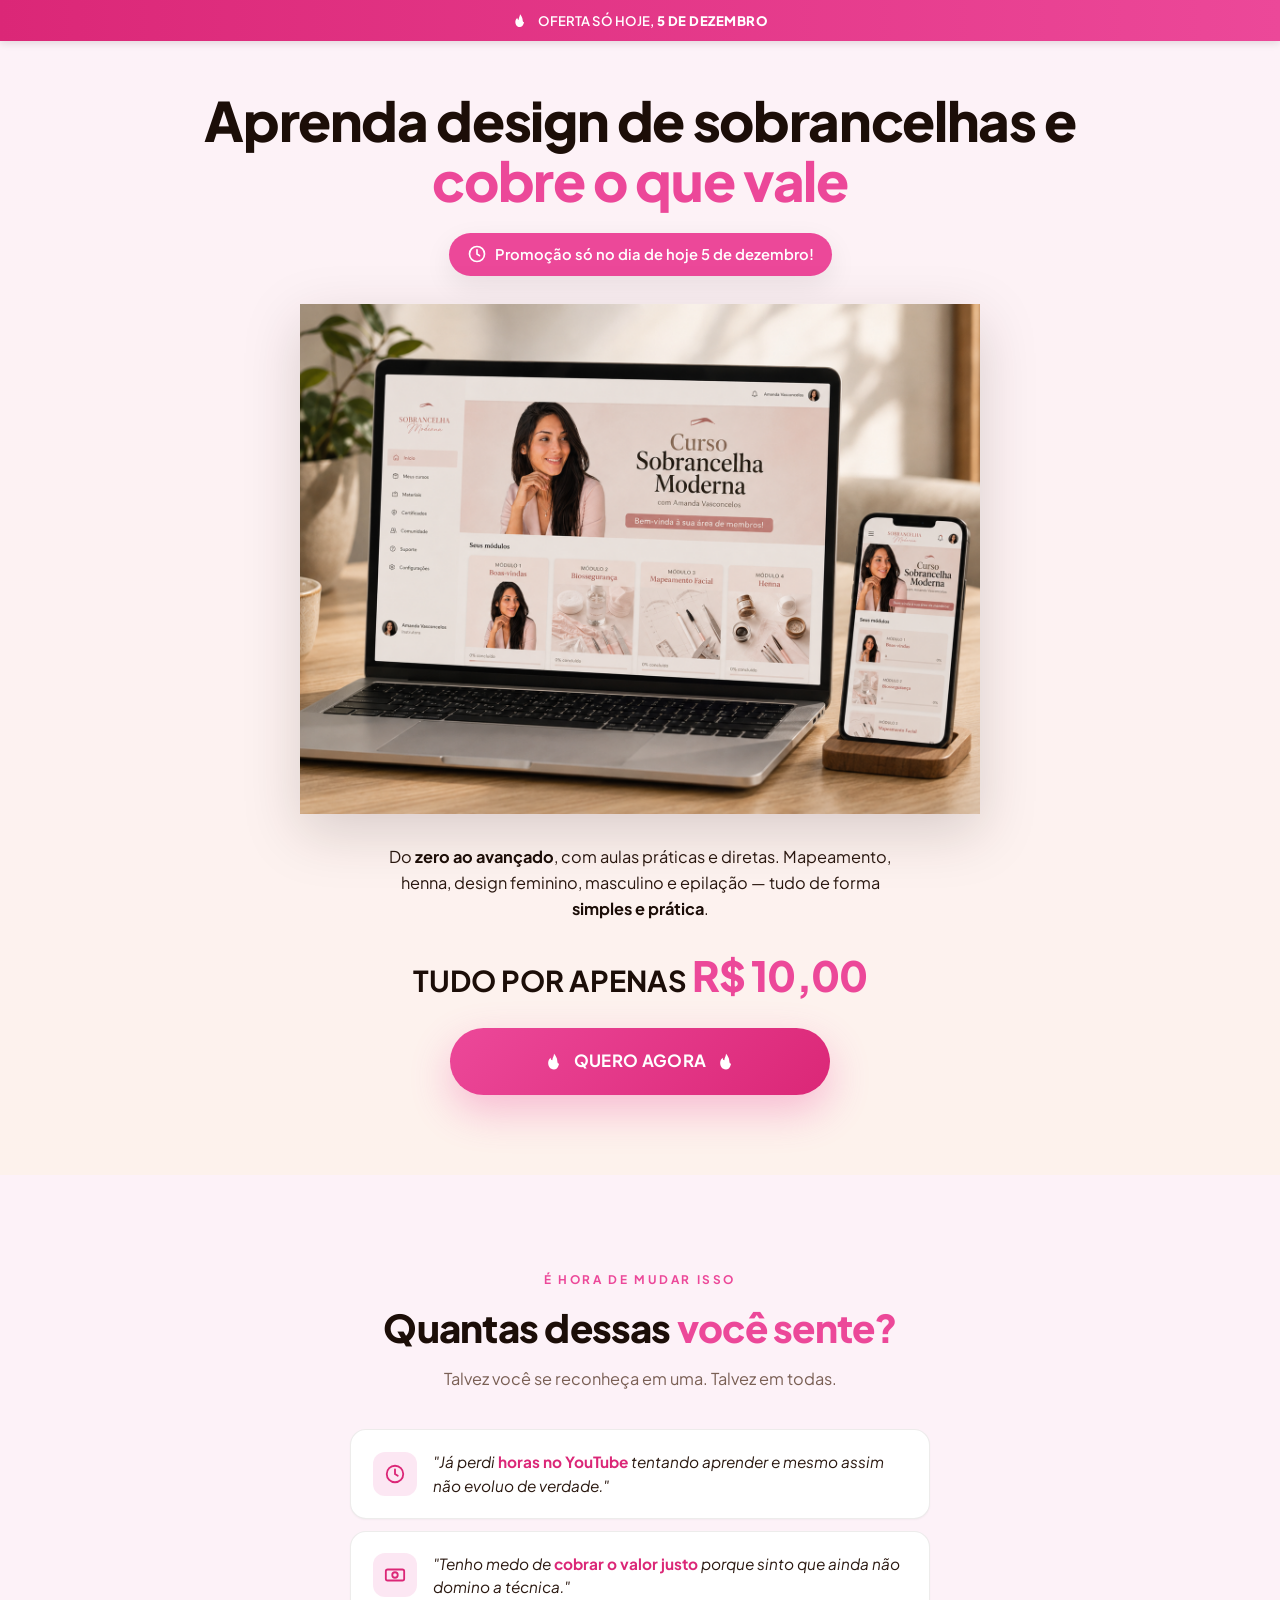
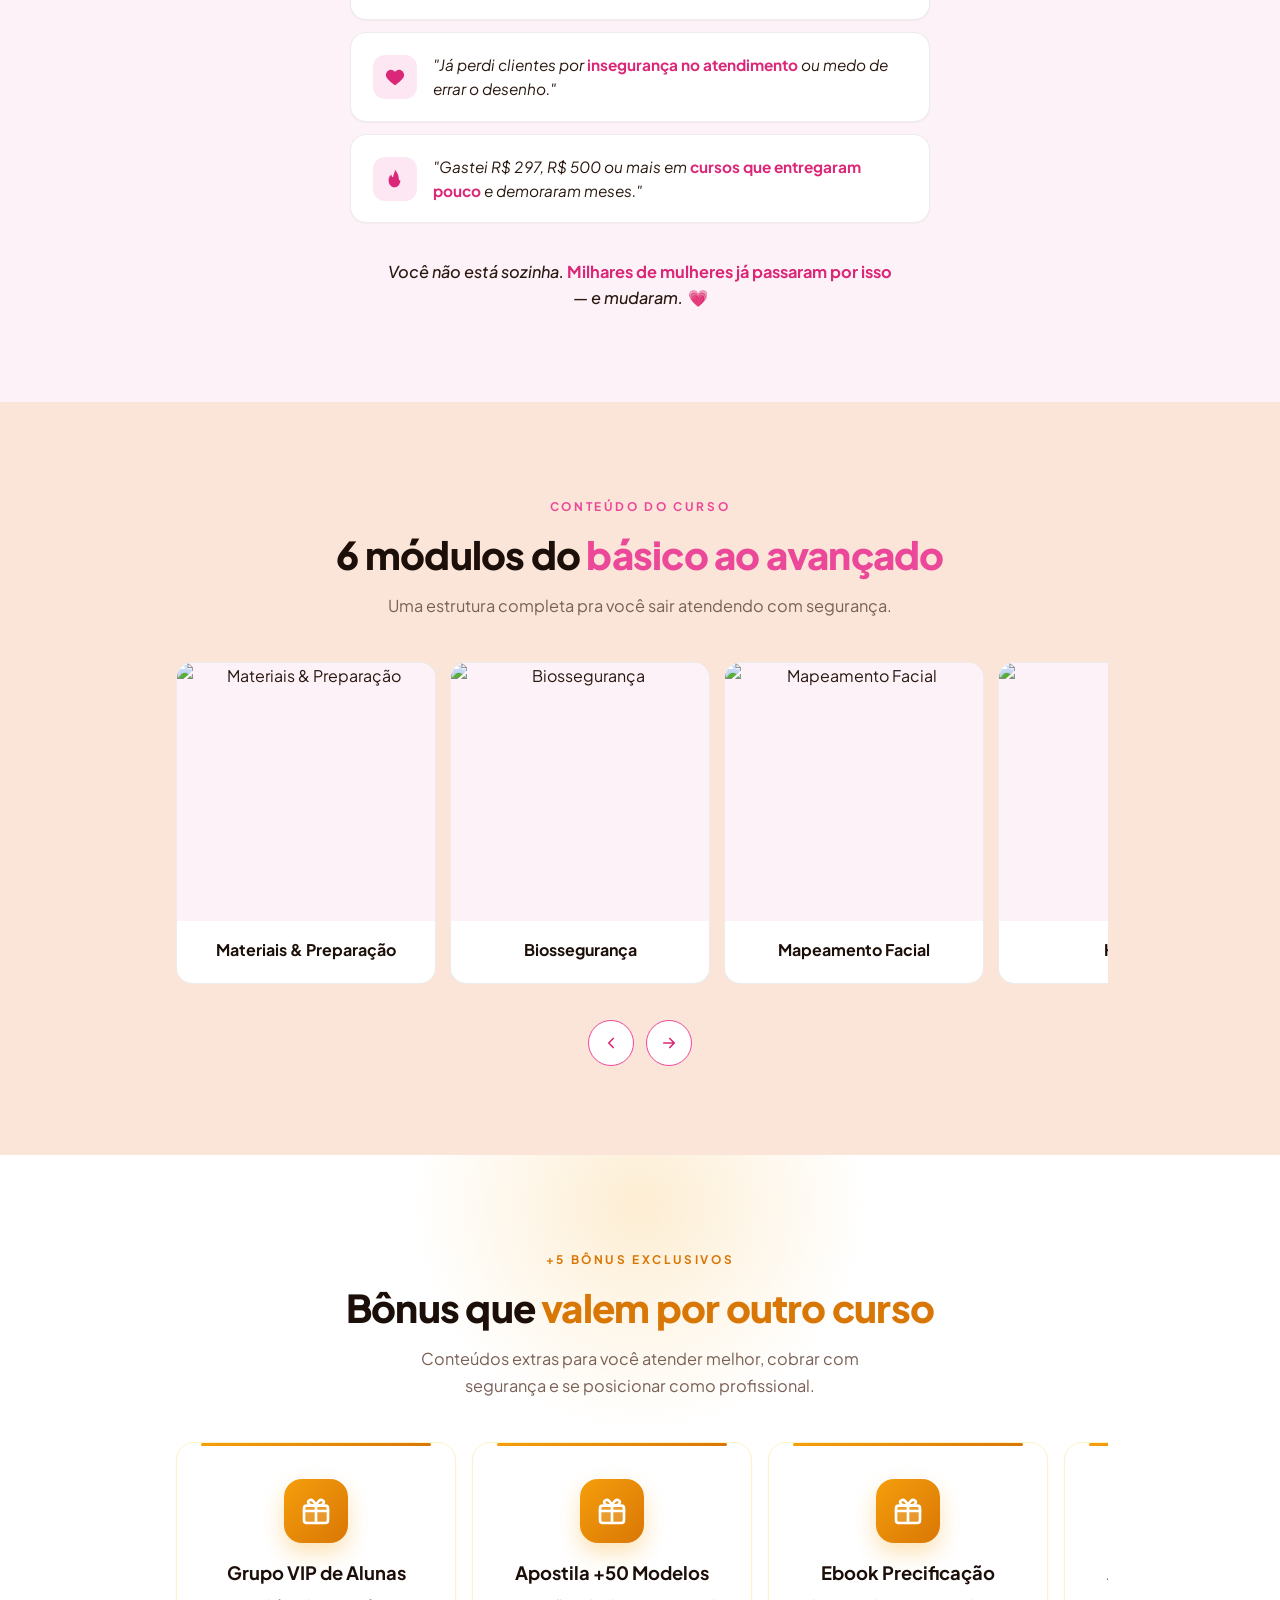
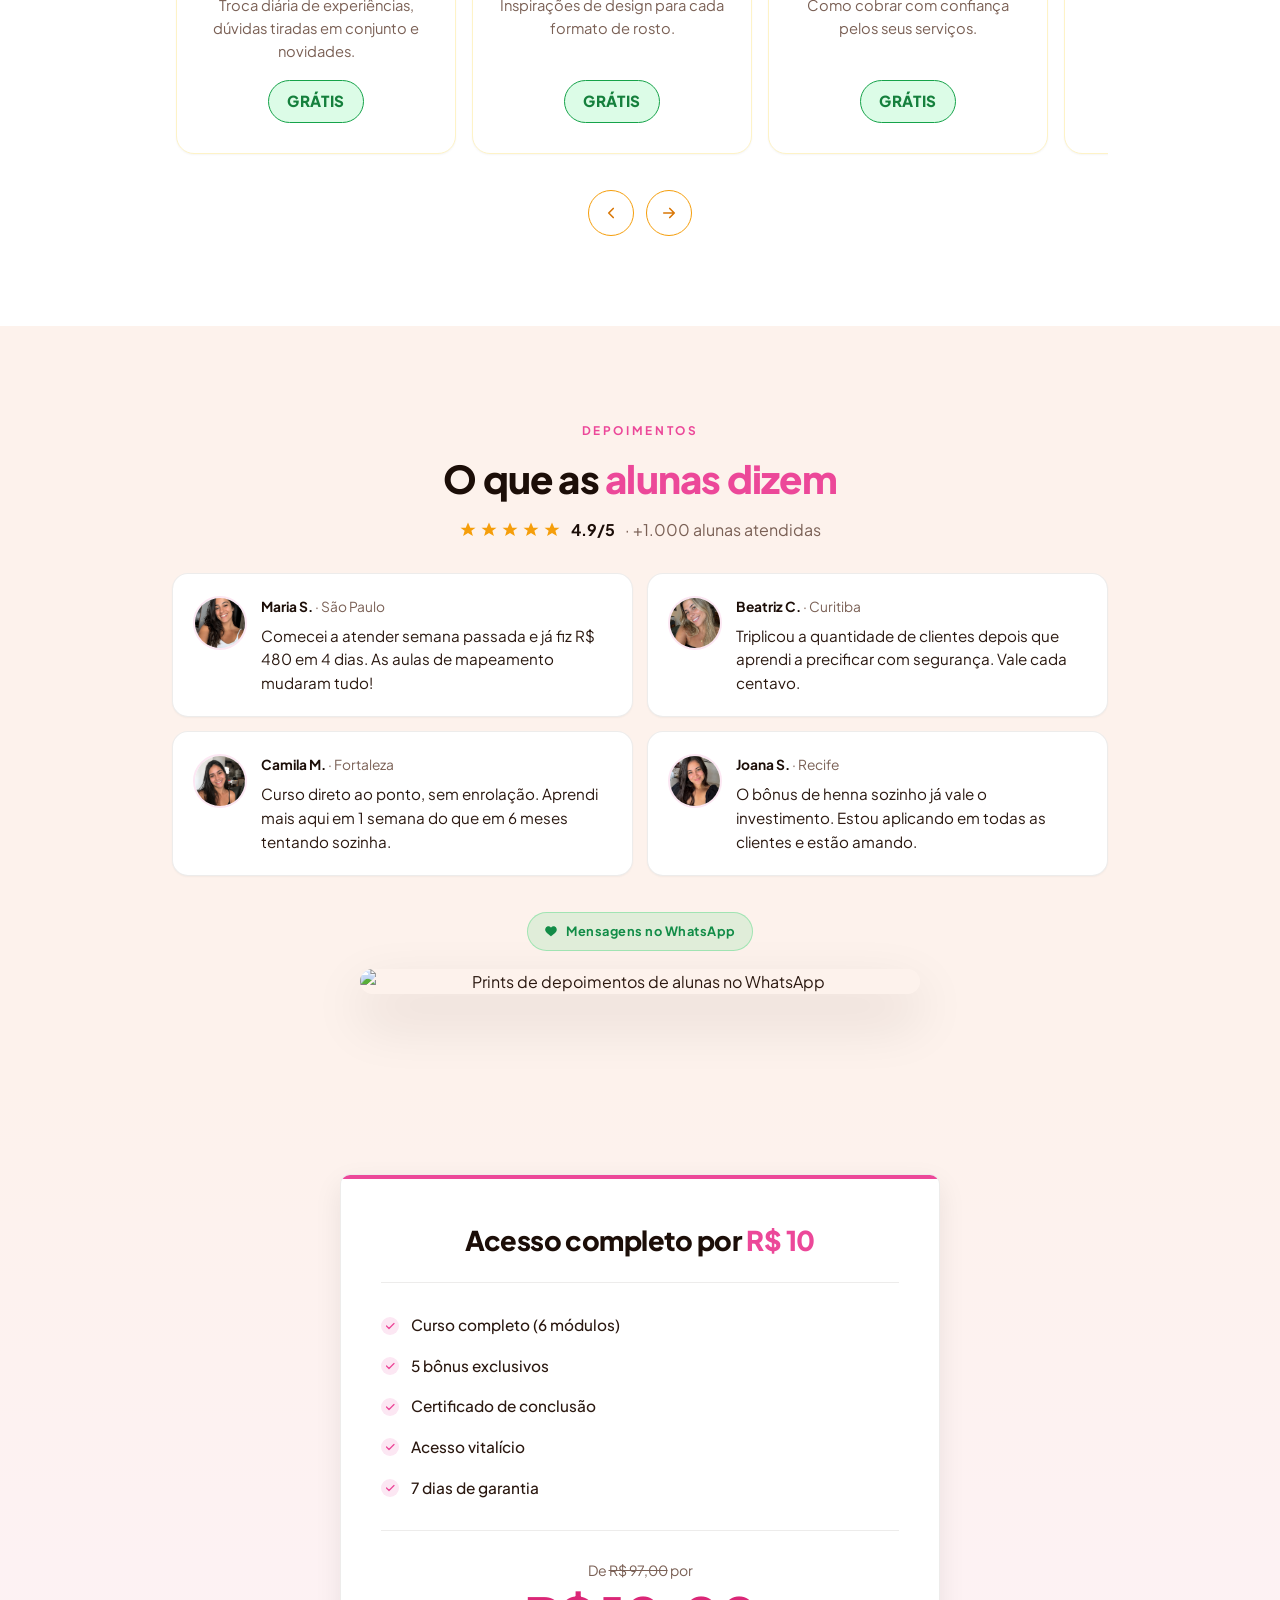
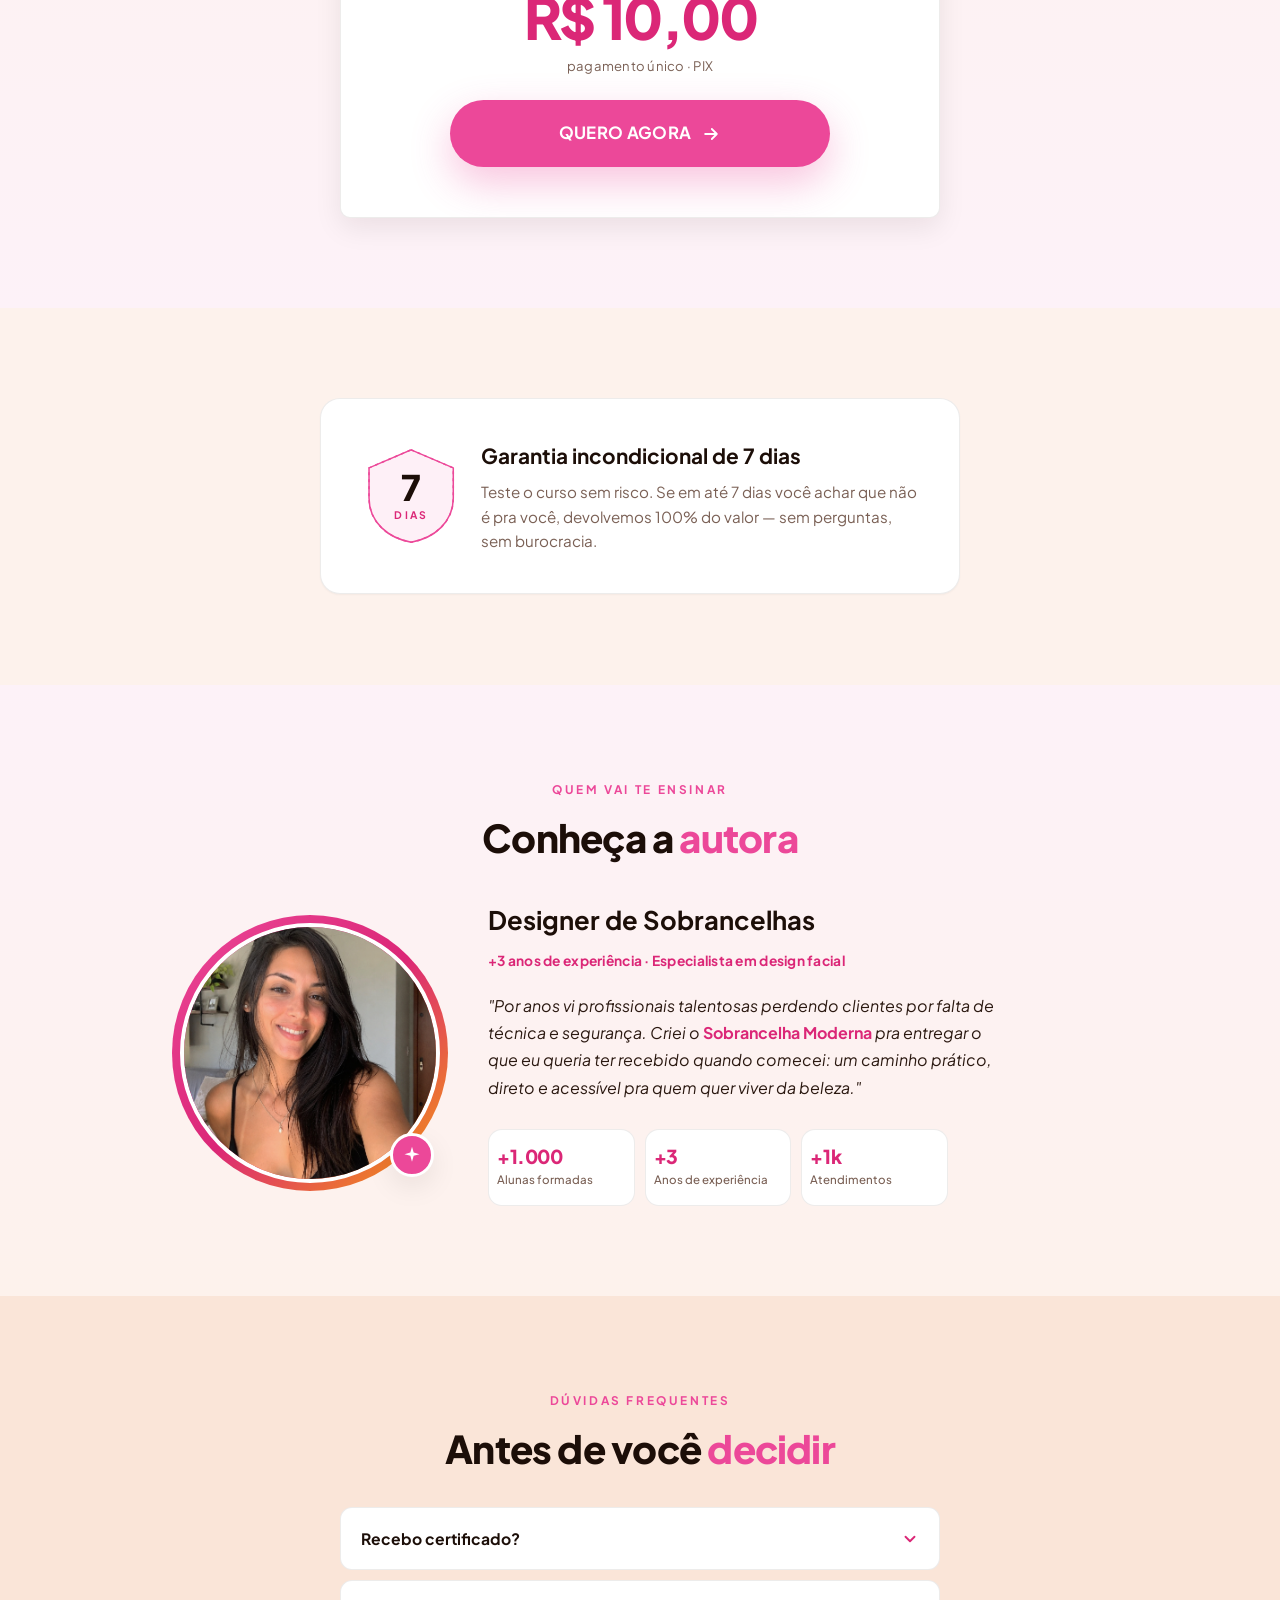
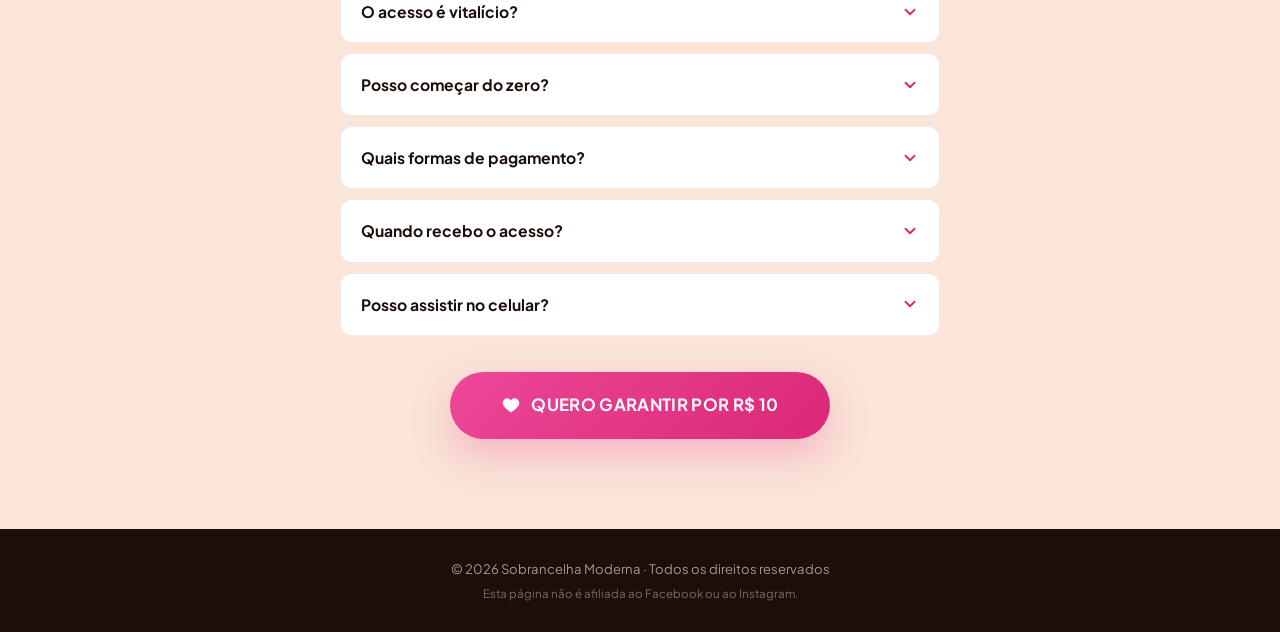
==== index.html @ 5abf5cb6 "Initial commit: landing page Sobrancelha Moderna - Hero com headline, foto e CTA único de R$10 - Blo" ====
<!DOCTYPE html>
<html lang="pt-BR">
<head>
<meta charset="UTF-8">
<meta name="viewport" content="width=device-width, initial-scale=1.0">
<title>Curso Sobrancelha Moderna — Do zero ao avançado | R$10</title>
<meta name="description" content="Aprenda design de sobrancelhas do zero ao avançado por apenas R$10. +30 aulas, certificado, acesso vitalício e 7 dias de garantia.">
<meta property="og:title" content="Curso Sobrancelha Moderna">
<meta property="og:description" content="Aprenda design de sobrancelhas por apenas R$10. +30 aulas, certificado e garantia.">
<meta property="og:image" content="images/opengraph-image-p98pqg.png">
<link rel="preconnect" href="https://fonts.googleapis.com">
<link rel="preconnect" href="https://fonts.gstatic.com" crossorigin>
<link href="https://fonts.googleapis.com/css2?family=Plus+Jakarta+Sans:ital,wght@0,400;0,500;0,600;0,700;0,800;1,400;1,500&display=swap" rel="stylesheet">
<link rel="stylesheet" href="styles.css">
</head>
<body>

<!-- Banner de oferta do dia -->
<div class="top-banner" id="top-banner">
  <div class="tb-inner">
    <svg class="ico"><use href="#i-fire"/></svg>
    <span>OFERTA SÓ HOJE, <strong id="banner-date">24 DE MAIO</strong></span>
  </div>
</div>

<!-- SVG sprite -->
<svg width="0" height="0" style="position:absolute" aria-hidden="true">
  <defs>
    <symbol id="i-check" viewBox="0 0 24 24" fill="none" stroke="currentColor" stroke-width="2.5" stroke-linecap="round" stroke-linejoin="round"><path d="M5 12l5 5L20 7"/></symbol>
    <symbol id="i-heart" viewBox="0 0 24 24" fill="currentColor"><path d="M12 21s-7-4.5-9.5-9C1 8 4 4 7.5 4c2 0 3.5 1 4.5 2.5C13 5 14.5 4 16.5 4 20 4 23 8 21.5 12c-2.5 4.5-9.5 9-9.5 9z"/></symbol>
    <symbol id="i-clock" viewBox="0 0 24 24" fill="none" stroke="currentColor" stroke-width="2" stroke-linecap="round"><circle cx="12" cy="12" r="9"/><path d="M12 7v5l3 2"/></symbol>
    <symbol id="i-bolt" viewBox="0 0 24 24" fill="currentColor"><path d="M13 2L4 14h7l-1 8 9-12h-7l1-8z"/></symbol>
    <symbol id="i-shield" viewBox="0 0 24 24" fill="none" stroke="currentColor" stroke-width="2" stroke-linecap="round" stroke-linejoin="round"><path d="M12 2l8 4v6c0 5-3.5 9-8 10-4.5-1-8-5-8-10V6l8-4z"/><path d="M9 12l2 2 4-4"/></symbol>
    <symbol id="i-infinity" viewBox="0 0 24 24" fill="none" stroke="currentColor" stroke-width="2" stroke-linecap="round"><path d="M7 9a3 3 0 100 6c1.6 0 3-1.6 5-3 2 1.4 3.4 3 5 3a3 3 0 100-6c-1.6 0-3 1.6-5 3-2-1.4-3.4-3-5-3z"/></symbol>
    <symbol id="i-cert" viewBox="0 0 24 24" fill="none" stroke="currentColor" stroke-width="2" stroke-linecap="round" stroke-linejoin="round"><circle cx="12" cy="9" r="5"/><path d="M9 13l-2 8 5-3 5 3-2-8"/></symbol>
    <symbol id="i-star" viewBox="0 0 24 24" fill="currentColor"><path d="M12 2l3 7h7l-5.5 4 2 7L12 16l-6.5 4 2-7L2 9h7z"/></symbol>
    <symbol id="i-device" viewBox="0 0 24 24" fill="none" stroke="currentColor" stroke-width="2" stroke-linecap="round"><rect x="3" y="4" width="18" height="13" rx="2"/><path d="M8 21h8M12 17v4"/></symbol>
    <symbol id="i-money" viewBox="0 0 24 24" fill="none" stroke="currentColor" stroke-width="2" stroke-linecap="round"><rect x="2" y="6" width="20" height="12" rx="2"/><circle cx="12" cy="12" r="3"/></symbol>
    <symbol id="i-sparkle" viewBox="0 0 24 24" fill="currentColor"><path d="M12 2l2 7 7 2-7 2-2 7-2-7-7-2 7-2z"/></symbol>
    <symbol id="i-target" viewBox="0 0 24 24" fill="none" stroke="currentColor" stroke-width="2"><circle cx="12" cy="12" r="9"/><circle cx="12" cy="12" r="5"/><circle cx="12" cy="12" r="1.5" fill="currentColor"/></symbol>
    <symbol id="i-mirror" viewBox="0 0 24 24" fill="none" stroke="currentColor" stroke-width="2" stroke-linecap="round" stroke-linejoin="round"><ellipse cx="12" cy="9" rx="6" ry="7"/><path d="M12 16v5M9 21h6"/></symbol>
    <symbol id="i-flower" viewBox="0 0 24 24" fill="currentColor"><circle cx="12" cy="12" r="2.5"/><path d="M12 2c-2 0-3.5 2-3 4 .5 2 2.5 3 3 3s2.5-1 3-3c.5-2-1-4-3-4zM12 22c2 0 3.5-2 3-4-.5-2-2.5-3-3-3s-2.5 1-3 3c-.5 2 1 4 3 4zM2 12c0-2 2-3.5 4-3 2 .5 3 2.5 3 3s-1 2.5-3 3c-2 .5-4-1-4-3zM22 12c0 2-2 3.5-4 3-2-.5-3-2.5-3-3s1-2.5 3-3c2-.5 4 1 4 3z"/></symbol>
    <symbol id="i-arr-r" viewBox="0 0 24 24" fill="none" stroke="currentColor" stroke-width="2.2" stroke-linecap="round" stroke-linejoin="round"><path d="M5 12h14M13 6l6 6-6 6"/></symbol>
    <symbol id="i-arr-l" viewBox="0 0 24 24" fill="none" stroke="currentColor" stroke-width="2.2" stroke-linecap="round" stroke-linejoin="round"><path d="M15 18l-6-6 6-6"/></symbol>
    <symbol id="i-chev" viewBox="0 0 24 24" fill="none" stroke="currentColor" stroke-width="2.5" stroke-linecap="round" stroke-linejoin="round"><path d="M6 9l6 6 6-6"/></symbol>
    <symbol id="i-fire" viewBox="0 0 24 24" fill="currentColor"><path d="M12 2s4 4 4 9c0 2 1 3 2 3 0 0-1 7-6 7s-7-4-7-8c0-3 2-5 3-6 0 2 1 3 2 3 0-3 2-5 2-8z"/></symbol>
    <symbol id="i-gift" viewBox="0 0 24 24" fill="none" stroke="currentColor" stroke-width="2" stroke-linecap="round" stroke-linejoin="round"><rect x="3" y="8" width="18" height="13" rx="2" fill="currentColor" fill-opacity="0.15"/><path d="M3 12h18M12 8v13"/><path d="M12 8c-1-3-3-5-5-4s-1 4 5 4zM12 8c1-3 3-5 5-4s1 4-5 4z"/></symbol>
    <symbol id="i-pix" viewBox="0 0 512 512"><path fill="#32BCAD" d="M242.4 292.5C247.8 287.1 257.1 287.1 262.5 292.5L339.5 369.5C353.7 383.7 372.6 391.5 392.6 391.5H407.7L310.6 488.6C280.3 518.1 231.1 518.1 200.8 488.6L103.4 391.2H112.9C132.9 391.2 151.8 383.4 165.1 369.2L242.4 292.5zM262.5 218.9C257.1 224.5 247.7 224.5 242.5 218.9L165.2 142C151 127.8 132.1 119.1 112.1 119.1H103.5L200.9 22.5C231.2-7.8 280.4-7.8 310.7 22.5L407.8 119.6H392.7C372.7 119.6 353.8 127.4 339.6 141.6L262.5 218.9zM112.1 142.7C124.1 142.7 137.7 147.6 146.3 156.3L223.6 233.6C232.4 242.4 246.9 242.4 255.7 233.6L333.4 156C342 147.4 354.7 142.6 366.7 142.6L417.8 142.6L488.6 213.4C518.9 243.7 518.9 292.9 488.6 323.2L417.8 394H366.7C354.7 394 342 389.2 333.4 380.6L255.7 302.9C246.9 294.1 232.4 294.1 223.6 302.9L146.3 380.2C137.7 388.8 124.1 393.6 112.1 393.6L94.5 393.6L23.4 322.6C-6.9 292.3-6.9 243.1 23.4 212.8L94.5 141.8L112.1 142.7z"/></symbol>
    <symbol id="i-card" viewBox="0 0 24 16" fill="none"><rect x="0.5" y="0.5" width="23" height="15" rx="2.5" fill="#fff" stroke="currentColor" stroke-width="1"/><rect x="3" y="3" width="4" height="3" rx="0.5" fill="#f59e0b"/><circle cx="17" cy="12" r="3" fill="#eb001b"/><circle cx="20.5" cy="12" r="3" fill="#f79e1b" fill-opacity="0.85"/></symbol>
  </defs>
</svg>

<!-- ========== HERO ========== -->
<section class="hero">
  <div class="wrap">
    <h1>Aprenda design de sobrancelhas e <em>cobre o que vale</em></h1>

    <div class="pill-timer">
      <svg class="ico"><use href="#i-clock"/></svg>
      <span>Promoção só no dia de hoje <span id="today-date">24 de maio</span>!</span>
    </div>

    <div class="hero-image">
      <img src="assets/hero.png" alt="Curso Sobrancelha Moderna em vários dispositivos">
    </div>

    <p class="hero-sub">Do <strong>zero ao avançado</strong>, com aulas práticas e diretas. Mapeamento, henna, design feminino, masculino e epilação — tudo de forma <strong>simples e prática</strong>.</p>

    <div class="price-block">
      <div class="now">TUDO POR APENAS <strong>R$ 10,00</strong></div>
    </div>

    <a class="btn btn-pink" href="#oferta">
      <svg class="ico"><use href="#i-fire"/></svg>
      Quero agora
      <svg class="ico"><use href="#i-fire"/></svg>
    </a>  
  </div>
</section>

<!-- ========== DOR ========== -->
<section class="pain section">
  <div class="wrap">
    <span class="eyebrow">É hora de mudar isso</span>
    <h2>Quantas dessas <em>você sente?</em></h2>
    <p class="lead">Talvez você se reconheça em uma. Talvez em todas.</p>

    <ul class="pain-list">
      <li>
        <span class="p-icon"><svg class="ico"><use href="#i-clock"/></svg></span>
        <p>"Já perdi <strong>horas no YouTube</strong> tentando aprender e mesmo assim não evoluo de verdade."</p>
      </li>
      <li>
        <span class="p-icon"><svg class="ico"><use href="#i-money"/></svg></span>
        <p>"Tenho medo de <strong>cobrar o valor justo</strong> porque sinto que ainda não domino a técnica."</p>
      </li>
      <li>
        <span class="p-icon"><svg class="ico"><use href="#i-heart"/></svg></span>
        <p>"Já perdi clientes por <strong>insegurança no atendimento</strong> ou medo de errar o desenho."</p>
      </li>
      <li>
        <span class="p-icon"><svg class="ico"><use href="#i-fire"/></svg></span>
        <p>"Gastei R$ 297, R$ 500 ou mais em <strong>cursos que entregaram pouco</strong> e demoraram meses."</p>
      </li>
    </ul>

    <p class="pain-callout">
      Você não está sozinha. <strong>Milhares de mulheres já passaram por isso</strong> — e mudaram. <span>💗</span>
    </p>
  </div>
</section>
<!-- ========== MÓDULOS ========== -->
<section class="modules-section section soft">
  <div class="wrap">
    <span class="eyebrow">Conteúdo do curso</span>
    <h2>6 módulos do <em>básico ao avançado</em></h2>
    <p class="lead">Uma estrutura completa pra você sair atendendo com segurança.</p>

    <div class="modules-carousel-wrap">
      <div class="modules-carousel" id="modules-carousel">
        <div class="mod-card">
          <div class="mod-img"><img src="https://i.ibb.co/gZJWv7Z1/72c1c0c8-afcb-475c-92d1-8b8c8b6db02f.png" alt="Materiais & Preparação"></div>
          <h4>Materiais & Preparação</h4>
        </div>
        <div class="mod-card">
          <div class="mod-img"><img src="https://i.ibb.co/RGCMv8Yq/194395ab-75b5-4e54-ac82-873decfbf286.png" alt="Biossegurança"></div>
          <h4>Biossegurança</h4>
        </div>
        <div class="mod-card">
          <div class="mod-img"><img src="https://i.ibb.co/ZRkGB47F/442a2f74-7f10-4901-ab63-7577a8c7d90a.png" alt="Mapeamento Facial"></div>
          <h4>Mapeamento Facial</h4>
        </div>
        <div class="mod-card">
          <div class="mod-img"><img src="https://i.ibb.co/60ffJw55/d87fc1f6-e4ef-48e3-b6e7-8b9c857ccf01.png" alt="Henna"></div>
          <h4>Henna</h4>
        </div>
        <div class="mod-card">
          <div class="mod-img"><img src="https://i.ibb.co/B1ffbBp/d894ad72-cecb-4be8-b81f-eef20a921e20.png" alt="Design Avançado"></div>
          <h4>Design Avançado</h4>
        </div>
        <div class="mod-card">
          <div class="mod-img"><img src="https://i.ibb.co/1JwYjs83/47612438-3c45-42e6-8262-fffb42c7af54.png" alt="Epilação & Autosobrancelha"></div>
          <h4>Epilação & Autosobrancelha</h4>
        </div>
      </div>
      <div class="car-nav">
        <button type="button" class="car-btn" onclick="scrollModules(-1)" aria-label="Anterior"><svg class="ico"><use href="#i-arr-l"/></svg></button>
        <button type="button" class="car-btn" onclick="scrollModules(1)" aria-label="Próximo"><svg class="ico"><use href="#i-arr-r"/></svg></button>
      </div>
    </div>
  </div>
</section>

<!-- ========== BÔNUS ========== -->
<section class="bonuses section light">
  <div class="wrap">
    <span class="eyebrow">+5 bônus exclusivos</span>
    <h2>Bônus que <em>valem por outro curso</em></h2>
    <p class="lead">Conteúdos extras para você atender melhor, cobrar com segurança e se posicionar como profissional.</p>

    <div class="bonus-carousel-wrap">
      <div class="bonus-carousel" id="bonus-carousel">
        <div class="bonus-card">
          <span class="bonus-gift"><svg class="ico"><use href="#i-gift"/></svg></span>
          <h4>Grupo VIP de Alunas</h4>
          <p>Troca diária de experiências, dúvidas tiradas em conjunto e novidades.</p>
          <span class="bonus-value">Grátis</span>
        </div>
        <div class="bonus-card">
          <span class="bonus-gift"><svg class="ico"><use href="#i-gift"/></svg></span>
          <h4>Apostila +50 Modelos</h4>
          <p>Inspirações de design para cada formato de rosto.</p>
          <span class="bonus-value">Grátis</span>
        </div>
        <div class="bonus-card">
          <span class="bonus-gift"><svg class="ico"><use href="#i-gift"/></svg></span>
          <h4>Ebook Precificação</h4>
          <p>Como cobrar com confiança pelos seus serviços.</p>
          <span class="bonus-value">Grátis</span>
        </div>
        <div class="bonus-card">
          <span class="bonus-gift"><svg class="ico"><use href="#i-gift"/></svg></span>
          <h4>Aulas Bônus de Henna</h4>
          <p>Domine a técnica de henna passo a passo.</p>
          <span class="bonus-value">Grátis</span>
        </div>
        <div class="bonus-card">
          <span class="bonus-gift"><svg class="ico"><use href="#i-gift"/></svg></span>
          <h4>Posts para Instagram</h4>
          <p>Modelos prontos pra postar e atrair clientes.</p>
          <span class="bonus-value">Grátis</span>
        </div>
      </div>
      <div class="car-nav">
        <button type="button" class="car-btn car-btn-yellow" onclick="scrollBonus(-1)" aria-label="Anterior"><svg class="ico"><use href="#i-arr-l"/></svg></button>
        <button type="button" class="car-btn car-btn-yellow" onclick="scrollBonus(1)" aria-label="Próximo"><svg class="ico"><use href="#i-arr-r"/></svg></button>
      </div>
    </div>
  </div>
</section>

<!-- ========== DEPOIMENTOS ========== -->
<section class="testimonials section">
  <div class="wrap">
    <span class="eyebrow">Depoimentos</span>
    <h2>O que as <em>alunas dizem</em></h2>

    <div class="rating-row">
      <div class="stars">
        <svg class="ico"><use href="#i-star"/></svg>
        <svg class="ico"><use href="#i-star"/></svg>
        <svg class="ico"><use href="#i-star"/></svg>
        <svg class="ico"><use href="#i-star"/></svg>
        <svg class="ico"><use href="#i-star"/></svg>
      </div>
      <strong>4.9/5</strong>
      <span class="muted">· +1.000 alunas atendidas</span>
    </div>

    <div class="testi-grid">
      <article class="testi">
        <div class="avatar"><img src="assets/aluna-1.jpg" alt="Maria S."></div>
        <div>
          <div class="t-head"><strong>Maria S.</strong> · São Paulo</div>
          <p>Comecei a atender semana passada e já fiz R$ 480 em 4 dias. As aulas de mapeamento mudaram tudo!</p>
        </div>
      </article>
      <article class="testi">
        <div class="avatar"><img src="assets/aluna-2.jpg" alt="Beatriz C."></div>
        <div>
          <div class="t-head"><strong>Beatriz C.</strong> · Curitiba</div>
          <p>Triplicou a quantidade de clientes depois que aprendi a precificar com segurança. Vale cada centavo.</p>
        </div>
      </article>
      <article class="testi">
        <div class="avatar"><img src="assets/aluna-3.jpg" alt="Camila M."></div>
        <div>
          <div class="t-head"><strong>Camila M.</strong> · Fortaleza</div>
          <p>Curso direto ao ponto, sem enrolação. Aprendi mais aqui em 1 semana do que em 6 meses tentando sozinha.</p>
        </div>
      </article>
      <article class="testi">
        <div class="avatar"><img src="assets/aluna-4.jpg" alt="Joana S."></div>
        <div>
          <div class="t-head"><strong>Joana S.</strong> · Recife</div>
          <p>O bônus de henna sozinho já vale o investimento. Estou aplicando em todas as clientes e estão amando.</p>
        </div>
      </article>
    </div>

    <div class="wpp-prints">
      <span class="wpp-label">
        <svg class="ico"><use href="#i-heart"/></svg>
        Mensagens no WhatsApp
      </span>
      <img src="https://i.ibb.co/NgYsKmT3/08c3e39a-0ad1-485a-aa30-b90e7bb14378.png" alt="Prints de depoimentos de alunas no WhatsApp">
    </div>
  </div>
</section>

<!-- ========== OFERTA ========== -->
<section class="offer-section section" id="oferta">
  <div class="wrap">
    <div class="offer-card">
      <h2>Acesso completo por <em>R$ 10</em></h2>

      <ul class="offer-bullets">
        <li><svg class="ico"><use href="#i-check"/></svg>Curso completo (6 módulos)</li>
        <li><svg class="ico"><use href="#i-check"/></svg>5 bônus exclusivos</li>
        <li><svg class="ico"><use href="#i-check"/></svg>Certificado de conclusão</li>
        <li><svg class="ico"><use href="#i-check"/></svg>Acesso vitalício</li>
        <li><svg class="ico"><use href="#i-check"/></svg>7 dias de garantia</li>
      </ul>

      <div class="offer-price">
        <span class="old">De <s>R$ 97,00</s> por</span>
        <div class="big">R$ 10,00</div>
        <span class="sub">pagamento único · PIX</span>
      </div>

      <a href="#" class="btn btn-pink-solid">
        QUERO AGORA
        <svg class="ico"><use href="#i-arr-r"/></svg>
      </a>
    </div>
  </div>
</section>

<!-- ========== GARANTIA ========== -->
<section class="guarantee section">
  <div class="wrap">
    <div class="guar-card">
      <div class="guar-seal">
        <svg viewBox="0 0 100 100" fill="none" stroke="currentColor" stroke-width="1.5">
          <path d="M50 4 L92 22 V52 C92 76 73 92 50 96 C27 92 8 76 8 52 V22 Z" fill="rgba(236, 72, 153, 0.08)"/>
          <path d="M50 4 L92 22 V52 C92 76 73 92 50 96 C27 92 8 76 8 52 V22 Z" stroke-dasharray="3 4"/>
        </svg>
        <div class="seal-text"><span>7</span><span>DIAS</span></div>
      </div>
      <div>
        <h3>Garantia incondicional de 7 dias</h3>
        <p>Teste o curso sem risco. Se em até 7 dias você achar que não é pra você, devolvemos 100% do valor — sem perguntas, sem burocracia.</p>
      </div>
    </div>
  </div>
</section>

<!-- ========== SOBRE A AUTORA ========== -->
<section class="author section">
  <div class="wrap">
    <span class="eyebrow">Quem vai te ensinar</span>
    <h2>Conheça a <em>autora</em></h2>

    <div class="author-card">
      <div class="author-photo">
        <img src="assets/autora.png" alt="Autora do Curso Sobrancelha Moderna">
        <span class="author-badge"><svg class="ico"><use href="#i-sparkle"/></svg></span>
      </div>

      <div class="author-info">
        <h3>Designer de Sobrancelhas</h3>
        <p class="author-role">+3 anos de experiência · Especialista em design facial</p>

        <p class="author-bio">"Por anos vi profissionais talentosas perdendo clientes por falta de técnica e segurança. Criei o <strong>Sobrancelha Moderna</strong> pra entregar o que eu queria ter recebido quando comecei: um caminho prático, direto e acessível pra quem quer viver da beleza."</p>

        <div class="author-stats">
          <div class="a-stat"><strong>+1.000</strong><span>Alunas formadas</span></div>
          <div class="a-stat"><strong>+3</strong><span>Anos de experiência</span></div>
          <div class="a-stat"><strong>+1k</strong><span>Atendimentos</span></div>
        </div>
      </div>
    </div>
  </div>
</section>

<!-- ========== FAQ ========== -->
<section class="faq section soft">
  <div class="wrap">
    <span class="eyebrow">Dúvidas frequentes</span>
    <h2>Antes de você <em>decidir</em></h2>

    <div class="faq-list">
      <details>
        <summary>Recebo certificado? <svg class="chev"><use href="#i-chev"/></svg></summary>
        <p>Sim. Ao concluir o curso, você recebe o certificado de conclusão para imprimir e usar profissionalmente.</p>
      </details>
      <details>
        <summary>O acesso é vitalício? <svg class="chev"><use href="#i-chev"/></svg></summary>
        <p>Sim. Você paga uma única vez e estuda quando e quantas vezes quiser, pra sempre.</p>
      </details>
      <details>
        <summary>Posso começar do zero? <svg class="chev"><use href="#i-chev"/></svg></summary>
        <p>Sim. O curso foi pensado tanto para iniciantes quanto para quem já trabalha na área e quer evoluir.</p>
      </details>
      <details>
        <summary>Quais formas de pagamento? <svg class="chev"><use href="#i-chev"/></svg></summary>
        <p>PIX libera o acesso na hora.</p>
      </details>
      <details>
        <summary>Quando recebo o acesso? <svg class="chev"><use href="#i-chev"/></svg></summary>
        <p>Logo após a confirmação do pagamento, no seu e-mail e WhatsApp.</p>
      </details>
      <details>
        <summary>Posso assistir no celular? <svg class="chev"><use href="#i-chev"/></svg></summary>
        <p>Sim, você assiste pelo celular, computador ou tablet — onde for mais confortável.</p>
      </details>
    </div>

    <div class="faq-cta">
      <a href="#oferta" class="btn btn-pink">
        <svg class="ico"><use href="#i-heart"/></svg>
        Quero garantir por R$ 10
      </a>
    </div>
  </div>
</section>

<footer>
  <p>© 2026 Sobrancelha Moderna · Todos os direitos reservados</p>
  <p class="tiny">Esta página não é afiliada ao Facebook ou ao Instagram.</p>
</footer>

<script src="script.js"></script>
</body>
</html>
---- styles.css ----
/* ========== TOKENS ========== */
:root {
  --bg: #fdf2ec;
  --bg-soft: #fae5d8;
  --bg-card: #ffffff;
  --ink: #1c0e08;
  --text: #2a1810;
  --muted: #7a6055;
  --border: rgba(28, 14, 8, 0.08);

  --pink: #ec4899;
  --pink-deep: #db2777;
  --pink-light: #fce7f3;
  --pink-soft: #fdf2f8;

  --yellow: #f59e0b;
  --yellow-deep: #d97706;
  --yellow-light: #fef3c7;
  --yellow-soft: #fffbeb;

  --green: #16a34a;
  --green-deep: #15803d;
  --green-light: #dcfce7;
  --green-soft: #f0fdf4;

  --shadow-sm: 0 1px 2px rgba(28, 14, 8, 0.04);
  --shadow-md: 0 10px 28px rgba(28, 14, 8, 0.08);
  --shadow-lg: 0 24px 56px rgba(28, 14, 8, 0.14);
  --shadow-pink: 0 16px 40px rgba(236, 72, 153, 0.32);
}

* { box-sizing: border-box; margin: 0; padding: 0; }
html { scroll-behavior: smooth; }
body {
  font-family: 'Plus Jakarta Sans', -apple-system, BlinkMacSystemFont, sans-serif;
  background: var(--bg);
  color: var(--text);
  line-height: 1.6;
  -webkit-font-smoothing: antialiased;
  text-rendering: optimizeLegibility;
  text-align: center;
  overflow-x: hidden;
}

/* ========== TOP BANNER ========== */
.top-banner {
  background: linear-gradient(90deg, var(--pink-deep) 0%, var(--pink) 50%, var(--pink-deep) 100%);
  background-size: 200% 100%;
  animation: shine 4s linear infinite;
  color: #fff;
  text-align: center;
  position: sticky;
  top: 0;
  z-index: 200;
  box-shadow: 0 2px 8px rgba(28, 14, 8, 0.12);
}
@keyframes shine {
  0% { background-position: 0% 50%; }
  100% { background-position: 200% 50%; }
}
.tb-inner {
  display: flex;
  align-items: center;
  justify-content: center;
  gap: 10px;
  padding: 10px 14px;
  font-size: 0.82rem;
  font-weight: 600;
  letter-spacing: 0.01em;
  flex-wrap: wrap;
}
.tb-inner .ico { width: 16px; height: 16px; color: #fff; }
.tb-inner strong { font-weight: 800; letter-spacing: 0.04em; }
.tb-cta {
  display: inline-flex;
  align-items: center;
  gap: 4px;
  background: rgba(255, 255, 255, 0.22);
  color: #fff;
  text-decoration: none;
  padding: 4px 12px;
  border-radius: 100px;
  font-weight: 700;
  font-size: 0.78rem;
  border: 1px solid rgba(255, 255, 255, 0.3);
  transition: background 0.2s;
}
.tb-cta:hover { background: rgba(255, 255, 255, 0.35); }
.tb-cta .ico { width: 12px; height: 12px; }
a { color: inherit; }

.wrap { max-width: 720px; margin: 0 auto; padding: 0 22px; }
.section { padding: 70px 0; }
.section.soft { background: var(--bg-soft); }
.section.dark { background: var(--ink); color: #fae5d8; }

/* ========== TIPOGRAFIA ========== */
.eyebrow {
  display: inline-block;
  font-size: 0.74rem;
  font-weight: 700;
  letter-spacing: 0.22em;
  text-transform: uppercase;
  color: var(--pink);
  margin-bottom: 16px;
}
h1 {
  font-size: clamp(2.1rem, 7.5vw, 3.4rem);
  font-weight: 800;
  line-height: 1.1;
  letter-spacing: -0.025em;
  color: var(--ink);
  margin-bottom: 22px;
}
h1 em, h2 em, h3 em {
  color: var(--pink);
  font-style: normal;
}
h2 {
  font-size: clamp(1.7rem, 5.5vw, 2.4rem);
  font-weight: 800;
  line-height: 1.15;
  letter-spacing: -0.02em;
  color: var(--ink);
  margin-bottom: 16px;
}
h3 { font-size: 1.3rem; font-weight: 700; color: var(--ink); margin-bottom: 8px; }
h4 { font-size: 1.05rem; font-weight: 700; color: var(--ink); margin-bottom: 6px; }
.lead {
  font-size: 1.02rem;
  color: var(--muted);
  max-width: 520px;
  margin: 0 auto 28px;
  line-height: 1.65;
}
.muted { color: var(--muted); }

/* ========== ÍCONES ========== */
.ico { width: 20px; height: 20px; flex-shrink: 0; display: inline-block; vertical-align: middle; }

/* ========== BOTÕES ========== */
.btn {
  display: inline-flex;
  align-items: center;
  justify-content: center;
  gap: 10px;
  padding: 18px 28px;
  border-radius: 100px;
  text-decoration: none;
  font-family: inherit;
  font-weight: 700;
  font-size: 1rem;
  border: none;
  cursor: pointer;
  transition: transform 0.2s ease, box-shadow 0.25s ease, background 0.2s ease;
}
.btn-pink {
  background: linear-gradient(135deg, var(--pink) 0%, var(--pink-deep) 100%);
  color: #fff;
  box-shadow: var(--shadow-pink);
  width: 100%;
  max-width: 380px;
  padding: 20px 28px;
  font-size: 1.05rem;
  text-transform: uppercase;
  letter-spacing: 0.02em;
}
.btn-pink-solid {
  background: var(--pink);
  color: #fff;
  box-shadow: var(--shadow-pink);
  width: 100%;
  max-width: 380px;
  padding: 20px 28px;
  font-size: 1.05rem;
  text-transform: uppercase;
  letter-spacing: 0.02em;
}
.btn:hover { transform: translateY(-2px); }
.btn-pink:hover, .btn-pink-solid:hover {
  background: var(--pink-deep);
}

/* ========== HERO ========== */
.hero {
  padding: 36px 0 60px;
  background: linear-gradient(180deg, var(--pink-soft) 0%, var(--bg) 100%);
}
.pill-timer {
  display: inline-flex;
  align-items: center;
  gap: 8px;
  background: var(--pink);
  color: #fff;
  padding: 10px 18px;
  border-radius: 100px;
  font-size: 0.88rem;
  font-weight: 600;
  margin-bottom: 28px;
  box-shadow: var(--shadow-md);
}
.hero-image {
  margin: 0 auto 30px;
  max-width: 100%;
}
.hero-image img {
  width: 100%;
  height: auto;
  display: block;
  filter: drop-shadow(0 18px 28px rgba(28, 14, 8, 0.16));
}
.hero-sub {
  font-size: 1.02rem;
  color: var(--text);
  margin: 0 auto 28px;
  max-width: 520px;
  line-height: 1.6;
}
.hero-sub strong { color: var(--ink); font-weight: 700; }

.price-block {
  margin: 0 auto 28px;
}
.price-block .from {
  display: block;
  font-size: 0.92rem;
  color: var(--muted);
  margin-bottom: 4px;
}
.price-block .from s { opacity: 0.7; }
.price-block .now {
  font-size: clamp(1.4rem, 4.5vw, 1.8rem);
  font-weight: 700;
  color: var(--ink);
  line-height: 1.2;
}
.price-block .now strong {
  color: var(--pink);
  font-size: clamp(2rem, 7vw, 2.6rem);
  font-weight: 800;
  letter-spacing: -0.02em;
}

.trust-mini {
  display: flex;
  flex-wrap: wrap;
  justify-content: center;
  gap: 10px 20px;
  margin-top: 24px;
  font-size: 0.85rem;
  color: var(--muted);
}
.trust-mini span {
  display: inline-flex;
  align-items: center;
  gap: 6px;
}
.trust-mini .ico { width: 16px; height: 16px; color: var(--pink); }

/* ========== DOR ========== */
.pain { background: var(--pink-soft); }
.pain-list {
  list-style: none;
  text-align: left;
  max-width: 580px;
  margin: 36px auto 0;
}
.pain-list li {
  display: flex;
  gap: 16px;
  align-items: center;
  background: var(--bg-card);
  padding: 20px 22px;
  border-radius: 16px;
  margin-bottom: 12px;
  box-shadow: var(--shadow-sm);
  border: 1px solid var(--border);
  transition: transform 0.25s, box-shadow 0.25s, border-color 0.25s;
}
.pain-list li:hover {
  transform: translateX(4px);
  border-color: var(--pink-light);
  box-shadow: var(--shadow-md);
}
.pain-list .p-icon {
  width: 44px;
  height: 44px;
  border-radius: 12px;
  background: linear-gradient(135deg, var(--pink-light) 0%, #fce7f3 100%);
  color: var(--pink-deep);
  display: inline-flex;
  align-items: center;
  justify-content: center;
  flex-shrink: 0;
}
.pain-list .p-icon .ico { width: 22px; height: 22px; }
.pain-list p {
  font-size: 0.96rem;
  color: var(--text);
  line-height: 1.55;
  font-style: italic;
}
.pain-list p strong {
  font-style: normal;
  color: var(--pink-deep);
  font-weight: 700;
}

.pain-callout {
  margin: 36px auto 0;
  max-width: 540px;
  color: var(--text);
  padding: 0 12px;
  font-size: 1.02rem;
  font-weight: 500;
  font-style: italic;
  line-height: 1.6;
}
.pain-callout strong {
  font-style: normal;
  font-weight: 700;
  color: var(--pink-deep);
}
.pain-callout span { font-style: normal; margin-left: 2px; }

/* ========== PILLARS ========== */
.pillars {
  display: grid;
  grid-template-columns: 1fr;
  gap: 16px;
  margin-top: 36px;
}
.pillar {
  background: var(--bg-card);
  padding: 28px 22px;
  border-radius: 16px;
  box-shadow: var(--shadow-sm);
  border: 1px solid var(--border);
}
.pill-ic {
  display: inline-flex;
  align-items: center;
  justify-content: center;
  width: 52px;
  height: 52px;
  border-radius: 14px;
  background: var(--pink-light);
  color: var(--pink-deep);
  margin-bottom: 14px;
}
.pill-ic .ico { width: 24px; height: 24px; }
.pillar p { font-size: 0.92rem; color: var(--muted); }

/* ========== MÓDULOS (carrossel) ========== */
.modules-carousel-wrap {
  margin-top: 36px;
  position: relative;
}
.modules-carousel {
  display: flex;
  gap: 14px;
  overflow-x: auto;
  scroll-snap-type: x mandatory;
  scroll-behavior: smooth;
  scrollbar-width: none;
  padding: 6px 4px 18px;
  -webkit-overflow-scrolling: touch;
}
.modules-carousel::-webkit-scrollbar { display: none; }
.mod-card {
  flex: 0 0 min(72vw, 240px);
  background: var(--bg-card);
  padding: 0 0 20px;
  border-radius: 16px;
  border: 1px solid var(--border);
  text-align: center;
  scroll-snap-align: center;
  transition: transform 0.25s, box-shadow 0.25s, border 0.25s;
  display: flex;
  flex-direction: column;
  align-items: stretch;
  overflow: hidden;
}
.mod-card:hover { transform: translateY(-3px); box-shadow: var(--shadow-md); border-color: var(--pink-light); }
.mod-img {
  width: 100%;
  aspect-ratio: 1 / 1;
  overflow: hidden;
  background: var(--pink-soft);
  margin-bottom: 16px;
}
.mod-img img {
  width: 100%;
  height: 100%;
  object-fit: cover;
  display: block;
  transition: transform 0.5s cubic-bezier(0.4, 0, 0.2, 1);
}
.mod-card:hover .mod-img img { transform: scale(1.05); }
.mod-card h4 { font-size: 1rem; margin: 0 14px; }

.car-nav {
  display: flex;
  justify-content: center;
  gap: 12px;
  margin-top: 18px;
}
.car-btn {
  width: 46px;
  height: 46px;
  border-radius: 50%;
  border: 1.5px solid var(--pink);
  background: var(--bg-card);
  color: var(--pink-deep);
  cursor: pointer;
  display: inline-flex;
  align-items: center;
  justify-content: center;
  transition: all 0.2s;
}
.car-btn:hover { background: var(--pink); color: #fff; }
.car-btn .ico { width: 18px; height: 18px; }

/* ========== BÔNUS (branco + amarelo, carrossel) ========== */
.bonuses {
  position: relative;
  overflow: hidden;
  background: #ffffff;
}
.bonuses::before {
  content: "";
  position: absolute;
  top: -180px;
  left: 50%;
  transform: translateX(-50%);
  width: 600px;
  height: 460px;
  background: radial-gradient(circle, var(--yellow) 0%, transparent 60%);
  opacity: 0.18;
  pointer-events: none;
}
.bonuses .wrap { position: relative; z-index: 1; }
.bonuses .eyebrow { color: var(--yellow-deep); }
.bonuses h2 em { color: var(--yellow-deep); }

.bonus-carousel-wrap {
  margin-top: 36px;
  position: relative;
}
.bonus-carousel {
  display: flex;
  gap: 16px;
  overflow-x: auto;
  scroll-snap-type: x mandatory;
  scroll-behavior: smooth;
  scrollbar-width: none;
  padding: 6px 4px 18px;
  -webkit-overflow-scrolling: touch;
}
.bonus-carousel::-webkit-scrollbar { display: none; }
.bonus-card {
  flex: 0 0 min(78vw, 280px);
  background: var(--bg-card);
  border: 1px solid var(--yellow-light);
  border-radius: 18px;
  padding: 30px 24px;
  text-align: center;
  scroll-snap-align: center;
  transition: transform 0.25s, box-shadow 0.25s, border-color 0.25s;
  display: flex;
  flex-direction: column;
  align-items: center;
  box-shadow: var(--shadow-sm);
  position: relative;
}
.bonus-card::before {
  content: "";
  position: absolute;
  top: 0;
  left: 24px;
  right: 24px;
  height: 3px;
  background: linear-gradient(90deg, var(--yellow) 0%, var(--yellow-deep) 100%);
  border-radius: 3px;
}
.bonus-card:hover {
  border-color: var(--yellow);
  transform: translateY(-4px);
  box-shadow: 0 16px 32px rgba(245, 158, 11, 0.18);
}
.bonus-tag {
  display: inline-block;
  font-size: 0.72rem;
  font-weight: 800;
  letter-spacing: 0.2em;
  color: var(--yellow-deep);
  background: var(--yellow-light);
  padding: 6px 14px;
  border-radius: 100px;
  margin-bottom: 18px;
  margin-top: 6px;
}

.bonus-gift {
  display: inline-flex;
  align-items: center;
  justify-content: center;
  width: 64px;
  height: 64px;
  border-radius: 18px;
  background: linear-gradient(135deg, var(--yellow) 0%, var(--yellow-deep) 100%);
  color: #fff;
  margin: 6px auto 18px;
  box-shadow: 0 10px 22px rgba(245, 158, 11, 0.3);
}
.bonus-gift .ico { width: 32px; height: 32px; stroke-width: 2; }
.bonus-card h4 {
  color: var(--ink);
  font-size: 1.15rem;
  margin-bottom: 10px;
  line-height: 1.25;
}
.bonus-card p {
  font-size: 0.92rem;
  color: var(--muted);
  margin-bottom: 18px;
  line-height: 1.55;
  flex: 1;
}
.bonus-value {
  display: inline-flex;
  align-items: center;
  gap: 6px;
  font-size: 0.95rem;
  font-weight: 800;
  letter-spacing: 0.04em;
  color: var(--green-deep);
  background: var(--green-light);
  padding: 8px 18px;
  border-radius: 100px;
  border: 1px solid var(--green);
  text-transform: uppercase;
}

/* Botão de carrossel amarelo (para o bônus) */
.car-btn-yellow {
  border-color: var(--yellow);
  color: var(--yellow-deep);
}
.car-btn-yellow:hover {
  background: var(--yellow);
  color: #fff;
  border-color: var(--yellow);
}

/* ========== TESTIMONIALS ========== */
.rating-row {
  display: inline-flex;
  align-items: center;
  gap: 10px;
  margin-bottom: 30px;
  flex-wrap: wrap;
  justify-content: center;
}
.stars { display: inline-flex; gap: 3px; }
.stars .ico { width: 18px; height: 18px; color: #f59e0b; }
.rating-row strong { color: var(--ink); font-size: 1rem; }

.testi-grid {
  display: grid;
  grid-template-columns: 1fr;
  gap: 14px;
}
.testi {
  background: var(--bg-card);
  border-radius: 16px;
  padding: 22px 20px;
  display: flex;
  gap: 14px;
  text-align: left;
  box-shadow: var(--shadow-sm);
  border: 1px solid var(--border);
}
.testi .avatar {
  width: 54px;
  height: 54px;
  border-radius: 50%;
  background: linear-gradient(135deg, var(--pink), var(--pink-deep));
  color: #fff;
  display: inline-flex;
  align-items: center;
  justify-content: center;
  font-weight: 800;
  font-size: 1.2rem;
  flex-shrink: 0;
  overflow: hidden;
  border: 2px solid var(--pink-light);
}
.testi .avatar img {
  width: 100%;
  height: 100%;
  object-fit: cover;
  display: block;
}
.testi .t-head {
  font-size: 0.86rem;
  color: var(--muted);
  margin-bottom: 6px;
}
.testi .t-head strong { color: var(--ink); }
.testi p { font-size: 0.95rem; line-height: 1.55; color: var(--text); }

/* Prints reais de WhatsApp */
.wpp-prints {
  margin-top: 36px;
  text-align: center;
}
.wpp-label {
  display: inline-flex;
  align-items: center;
  gap: 8px;
  background: #25d36622;
  color: #128c47;
  padding: 8px 16px;
  border-radius: 100px;
  font-size: 0.8rem;
  font-weight: 700;
  letter-spacing: 0.04em;
  margin-bottom: 18px;
  border: 1px solid #25d36655;
}
.wpp-label .ico { width: 14px; height: 14px; color: #128c47; }
.wpp-prints img {
  width: 100%;
  max-width: 560px;
  height: auto;
  display: block;
  margin: 0 auto;
  border-radius: 16px;
  box-shadow: var(--shadow-lg);
  image-rendering: -webkit-optimize-contrast;
}

/* ========== OFERTA ========== */
.offer-section {
  background: linear-gradient(180deg, var(--bg) 0%, var(--pink-soft) 100%);
}
.offer-card {
  background: var(--bg-card);
  border-radius: 10px;
  padding: 36px 28px 30px;
  box-shadow: var(--shadow-md);
  border: 1px solid var(--border);
  position: relative;
  overflow: hidden;
  text-align: left;
  max-width: 460px;
  margin: 0 auto;
}
.offer-card::before {
  content: "";
  position: absolute;
  top: 0;
  left: 0;
  right: 0;
  height: 4px;
  background: var(--pink);
}
.offer-card h2 {
  text-align: center;
  font-size: clamp(1.4rem, 4.5vw, 1.7rem);
  margin-bottom: 26px;
}

/* Bullets do que está incluso */
.offer-bullets {
  list-style: none;
  margin: 0 0 28px;
  padding: 22px 0;
  border-top: 1px solid var(--border);
  border-bottom: 1px solid var(--border);
}
.offer-bullets li {
  display: flex;
  align-items: center;
  gap: 12px;
  padding: 8px 0;
  font-size: 0.96rem;
  color: var(--text);
  font-weight: 500;
}
.offer-bullets .ico {
  width: 18px;
  height: 18px;
  color: var(--pink);
  background: var(--pink-light);
  border-radius: 50%;
  padding: 3px;
  flex-shrink: 0;
}
.scarcity-tag {
  display: inline-flex;
  align-items: center;
  gap: 8px;
  background: rgba(236, 72, 153, 0.1);
  color: var(--pink-deep);
  padding: 8px 16px;
  border-radius: 100px;
  font-size: 0.72rem;
  font-weight: 800;
  letter-spacing: 0.15em;
  margin-bottom: 22px;
}
.pulse {
  width: 8px;
  height: 8px;
  background: var(--pink);
  border-radius: 50%;
  animation: pulse 1.8s infinite;
}
@keyframes pulse {
  0%, 100% { opacity: 1; transform: scale(1); }
  50% { opacity: 0.4; transform: scale(1.3); }
}

.offer-price {
  text-align: center;
  margin: 0 0 24px;
}
.offer-price .old {
  display: block;
  font-size: 0.88rem;
  color: var(--muted);
  margin-bottom: 2px;
}
.offer-price .big {
  font-size: clamp(2.6rem, 10vw, 3.6rem);
  font-weight: 900;
  color: var(--pink-deep);
  letter-spacing: -0.04em;
  line-height: 1;
  margin: 4px 0;
}
.offer-price .sub {
  display: block;
  font-size: 0.82rem;
  color: var(--muted);
  letter-spacing: 0.02em;
  margin-top: 6px;
}
.offer-card .btn {
  display: flex;
  margin: 0 auto;
}

.offer-perks {
  display: grid;
  grid-template-columns: 1fr 1fr;
  gap: 12px;
  margin: 28px 0;
  padding: 20px 0;
  border-top: 1px solid var(--border);
  border-bottom: 1px solid var(--border);
}
.offer-perks div {
  display: flex;
  align-items: center;
  gap: 8px;
  font-size: 0.85rem;
  color: var(--text);
  font-weight: 500;
}
.offer-perks .ico { color: var(--pink); width: 18px; height: 18px; }

.payment-row {
  display: flex;
  justify-content: center;
  gap: 8px;
  margin-top: 18px;
  flex-wrap: wrap;
}
.pay-chip {
  display: inline-flex;
  align-items: center;
  gap: 8px;
  background: var(--bg-soft);
  color: var(--text);
  padding: 8px 14px;
  border-radius: 100px;
  font-size: 0.82rem;
  font-weight: 700;
}
.pay-chip .ico { width: 14px; height: 14px; color: var(--pink); }
/* Logo de marca (PIX, etc) usando imagem real */
.pay-chip .brand-logo { width: 20px; height: 20px; object-fit: contain; display: block; }

/* ========== GARANTIA ========== */
.guar-card {
  background: var(--bg-card);
  border: 1px solid var(--border);
  border-radius: 20px;
  padding: 32px 24px;
  display: flex;
  flex-direction: column;
  align-items: center;
  gap: 20px;
  box-shadow: var(--shadow-sm);
  max-width: 640px;
  margin: 0 auto;
}
.guar-seal {
  width: 110px;
  height: 110px;
  position: relative;
  color: var(--pink);
}
.guar-seal svg { width: 100%; height: 100%; }
.guar-seal .seal-text {
  position: absolute;
  inset: 0;
  display: flex;
  flex-direction: column;
  align-items: center;
  justify-content: center;
  color: var(--ink);
}
.guar-seal .seal-text span:first-child { font-size: 2.2rem; font-weight: 900; line-height: 1; }
.guar-seal .seal-text span:last-child { font-size: 0.65rem; letter-spacing: 0.2em; font-weight: 700; color: var(--pink-deep); margin-top: 3px; }
.guarantee p { color: var(--muted); font-size: 0.95rem; max-width: 480px; margin: 0 auto; }

/* ========== SOBRE A AUTORA ========== */
.author {
  background: linear-gradient(180deg, var(--pink-soft) 0%, var(--bg) 100%);
  position: relative;
  overflow: hidden;
}
.author-card {
  margin-top: 40px;
  display: flex;
  flex-direction: column;
  align-items: center;
  gap: 28px;
  max-width: 720px;
  margin-left: auto;
  margin-right: auto;
}
.author-photo {
  position: relative;
  width: 200px;
  height: 200px;
  border-radius: 50%;
  overflow: visible;
  flex-shrink: 0;
}
.author-photo::before {
  content: "";
  position: absolute;
  inset: -8px;
  border-radius: 50%;
  background: linear-gradient(135deg, var(--pink) 0%, var(--pink-deep) 50%, var(--yellow) 100%);
  z-index: 0;
}
.author-photo img {
  position: relative;
  z-index: 1;
  width: 100%;
  height: 100%;
  border-radius: 50%;
  object-fit: cover;
  border: 4px solid var(--bg-card);
  display: block;
}
.author-badge {
  position: absolute;
  bottom: 6px;
  right: 6px;
  z-index: 2;
  width: 44px;
  height: 44px;
  border-radius: 50%;
  background: var(--pink);
  color: #fff;
  display: inline-flex;
  align-items: center;
  justify-content: center;
  border: 3px solid var(--bg-card);
  box-shadow: var(--shadow-md);
}
.author-badge .ico { width: 20px; height: 20px; }

.author-info { text-align: center; }
.author-info h3 {
  font-size: 1.4rem;
  margin-bottom: 6px;
}
.author-role {
  display: inline-block;
  color: var(--pink-deep);
  font-size: 0.86rem;
  font-weight: 700;
  margin-bottom: 20px;
  letter-spacing: 0.02em;
}
.author-bio {
  font-size: 1rem;
  color: var(--text);
  line-height: 1.7;
  font-style: italic;
  max-width: 520px;
  margin: 0 auto 28px;
  padding: 0 8px;
  position: relative;
}
.author-bio strong { font-style: normal; color: var(--pink-deep); font-weight: 700; }

.author-stats {
  display: grid;
  grid-template-columns: repeat(3, 1fr);
  gap: 10px;
  max-width: 460px;
  margin: 0 auto;
}
.a-stat {
  background: var(--bg-card);
  border: 1px solid var(--border);
  border-radius: 14px;
  padding: 16px 8px;
  display: flex;
  flex-direction: column;
  gap: 4px;
}
.a-stat strong {
  font-size: 1.2rem;
  font-weight: 800;
  color: var(--pink-deep);
  letter-spacing: -0.02em;
  line-height: 1.1;
}
.a-stat span {
  font-size: 0.72rem;
  color: var(--muted);
  font-weight: 500;
}

@media (min-width: 700px) {
  .author-card {
    flex-direction: row;
    gap: 48px;
    align-items: center;
    max-width: 920px;
  }
  .author-photo { width: 260px; height: 260px; }
  .author-info { text-align: left; }
  .author-info h3 { font-size: 1.6rem; }
  .author-bio { margin-left: 0; margin-right: 0; padding: 0; }
  .author-stats { margin: 0; }
}

/* ========== FAQ ========== */
.faq-list {
  margin: 36px auto 0;
  max-width: 600px;
  text-align: left;
}
.faq-list details {
  background: var(--bg-card);
  border-radius: 12px;
  padding: 18px 20px;
  margin-bottom: 10px;
  cursor: pointer;
  border: 1px solid var(--border);
  transition: border 0.2s, background 0.2s;
}
.faq-list details[open] {
  border-color: var(--pink-light);
  background: var(--pink-soft);
}
.faq-list summary {
  font-weight: 700;
  color: var(--ink);
  list-style: none;
  display: flex;
  justify-content: space-between;
  align-items: center;
  gap: 12px;
  font-size: 0.98rem;
}
.faq-list summary::-webkit-details-marker { display: none; }
.faq-list .chev {
  width: 18px; height: 18px;
  color: var(--pink-deep);
  transition: transform 0.25s;
  flex-shrink: 0;
}
.faq-list details[open] .chev { transform: rotate(180deg); }
.faq-list p {
  margin-top: 12px;
  color: var(--muted);
  font-size: 0.94rem;
  line-height: 1.6;
}
.faq-cta { margin-top: 36px; }

/* ========== STICKY CTA ========== */
.sticky-cta {
  position: fixed;
  bottom: 0;
  left: 0;
  right: 0;
  background: rgba(253, 242, 236, 0.94);
  backdrop-filter: blur(16px);
  -webkit-backdrop-filter: blur(16px);
  padding: 10px 16px calc(10px + env(safe-area-inset-bottom));
  border-top: 1px solid var(--border);
  z-index: 100;
  box-shadow: 0 -8px 24px rgba(28, 14, 8, 0.08);
  transition: transform 0.3s ease, opacity 0.3s ease;
  text-align: center;
}
.sticky-cta.hidden {
  transform: translateY(110%);
  opacity: 0;
  pointer-events: none;
}
.sticky-cta .btn {
  width: 100%;
  max-width: 100%;
  padding: 14px 20px;
  font-size: 0.95rem;
}
.sticky-cta .pill-price {
  background: rgba(255, 255, 255, 0.22);
  color: #fff;
  padding: 4px 10px;
  border-radius: 8px;
  font-size: 0.82rem;
  font-weight: 800;
  margin-left: 4px;
}

/* ========== FOOTER ========== */
footer {
  background: var(--ink);
  color: rgba(253, 242, 236, 0.6);
  padding: 30px 20px 28px;
  font-size: 0.82rem;
}
footer .tiny { font-size: 0.72rem; opacity: 0.7; margin-top: 6px; }

/* ========== RESPONSIVO ========== */

@media (min-width: 700px) {
  .wrap { max-width: 1000px; padding: 0 32px; }
  .section { padding: 90px 0; }
  .hero { padding: 50px 0 80px; }

  .pillars { grid-template-columns: repeat(3, 1fr); gap: 20px; }
  .mod-card { flex: 0 0 260px; }

  .bonus-grid { grid-template-columns: repeat(3, 1fr); }
  .bonus-card.feature { grid-column: span 2; }

  .testi-grid { grid-template-columns: 1fr 1fr; }

  .hero-image { max-width: 680px; }
  .pill-timer { font-size: 0.92rem; }

  .offer-card { padding: 50px 40px; max-width: 600px; margin: 0 auto; }
  .offer-perks { grid-template-columns: repeat(4, 1fr); }

  .guar-card { flex-direction: row; padding: 40px; text-align: left; }
  .guar-card > div:last-child { text-align: left; }
  .guarantee p { margin: 0; }

  .sticky-cta { display: none; }
}

@media (hover: none) {
  .btn:hover, .mod-card:hover, .bonus-card:hover { transform: none; }
}

/* ========== ANIMAÇÕES ========== */
@media (prefers-reduced-motion: no-preference) {

  /* Reveal on scroll — fade + slide up */
  .reveal {
    opacity: 0;
    transform: translateY(28px);
    transition: opacity 0.8s cubic-bezier(0.16, 1, 0.3, 1), transform 0.8s cubic-bezier(0.16, 1, 0.3, 1);
    will-change: opacity, transform;
  }
  .reveal.in {
    opacity: 1;
    transform: none;
  }

  /* Pulse no CTA rosa principal — chama atenção sem berrar */
  @keyframes ctaPulse {
    0%, 100% { box-shadow: var(--shadow-pink); }
    50% { box-shadow: 0 24px 56px rgba(236, 72, 153, 0.45), 0 0 0 10px rgba(236, 72, 153, 0.08); }
  }
  .btn-pink, .btn-pink-solid {
    animation: ctaPulse 2.4s ease-in-out infinite;
  }
  .btn-pink:hover, .btn-pink-solid:hover { animation: none; }

  /* Brilho deslizando no botão (shimmer sutil) */
  .btn-pink, .btn-pink-solid { position: relative; overflow: hidden; isolation: isolate; }
  .btn-pink::after, .btn-pink-solid::after {
    content: "";
    position: absolute;
    top: 0; left: -100%;
    width: 60%; height: 100%;
    background: linear-gradient(100deg, transparent 0%, rgba(255,255,255,0.35) 50%, transparent 100%);
    animation: shimmer 3s ease-in-out infinite;
    z-index: -1;
    pointer-events: none;
  }
  @keyframes shimmer {
    0% { left: -100%; }
    60%, 100% { left: 150%; }
  }

  /* Preço pulsa sutilmente */
  @keyframes pricePop {
    0%, 100% { transform: scale(1); }
    50% { transform: scale(1.035); }
  }
  .offer-price .big {
    display: inline-block;
    animation: pricePop 2.8s ease-in-out infinite;
    transform-origin: center;
  }

  /* Hero image flutuando */
  @keyframes float {
    0%, 100% { transform: translateY(0); }
    50% { transform: translateY(-10px); }
  }
  .hero-image img { animation: float 5s ease-in-out infinite; }

  /* Stars cintilando em ordem */
  @keyframes starPop {
    0%, 100% { transform: scale(1); }
    50% { transform: scale(1.15); }
  }
  .stars .ico { animation: starPop 1.8s ease-in-out infinite; transform-origin: center; }
  .stars .ico:nth-child(2) { animation-delay: 0.15s; }
  .stars .ico:nth-child(3) { animation-delay: 0.3s; }
  .stars .ico:nth-child(4) { animation-delay: 0.45s; }
  .stars .ico:nth-child(5) { animation-delay: 0.6s; }

  /* Ícone de fogo no banner brilhando */
  @keyframes flicker {
    0%, 100% { opacity: 1; transform: scale(1) rotate(-2deg); }
    50% { opacity: 0.85; transform: scale(1.1) rotate(2deg); }
  }
  .top-banner .ico { animation: flicker 1.2s ease-in-out infinite; transform-origin: center bottom; }

  /* Bullet check com bounce na entrada */
  .reveal.in .offer-bullets li {
    animation: slideInLeft 0.5s cubic-bezier(0.16, 1, 0.3, 1) backwards;
  }
  .reveal.in .offer-bullets li:nth-child(1) { animation-delay: 0.1s; }
  .reveal.in .offer-bullets li:nth-child(2) { animation-delay: 0.2s; }
  .reveal.in .offer-bullets li:nth-child(3) { animation-delay: 0.3s; }
  .reveal.in .offer-bullets li:nth-child(4) { animation-delay: 0.4s; }
  .reveal.in .offer-bullets li:nth-child(5) { animation-delay: 0.5s; }
  @keyframes slideInLeft {
    from { opacity: 0; transform: translateX(-12px); }
    to { opacity: 1; transform: none; }
  }
}
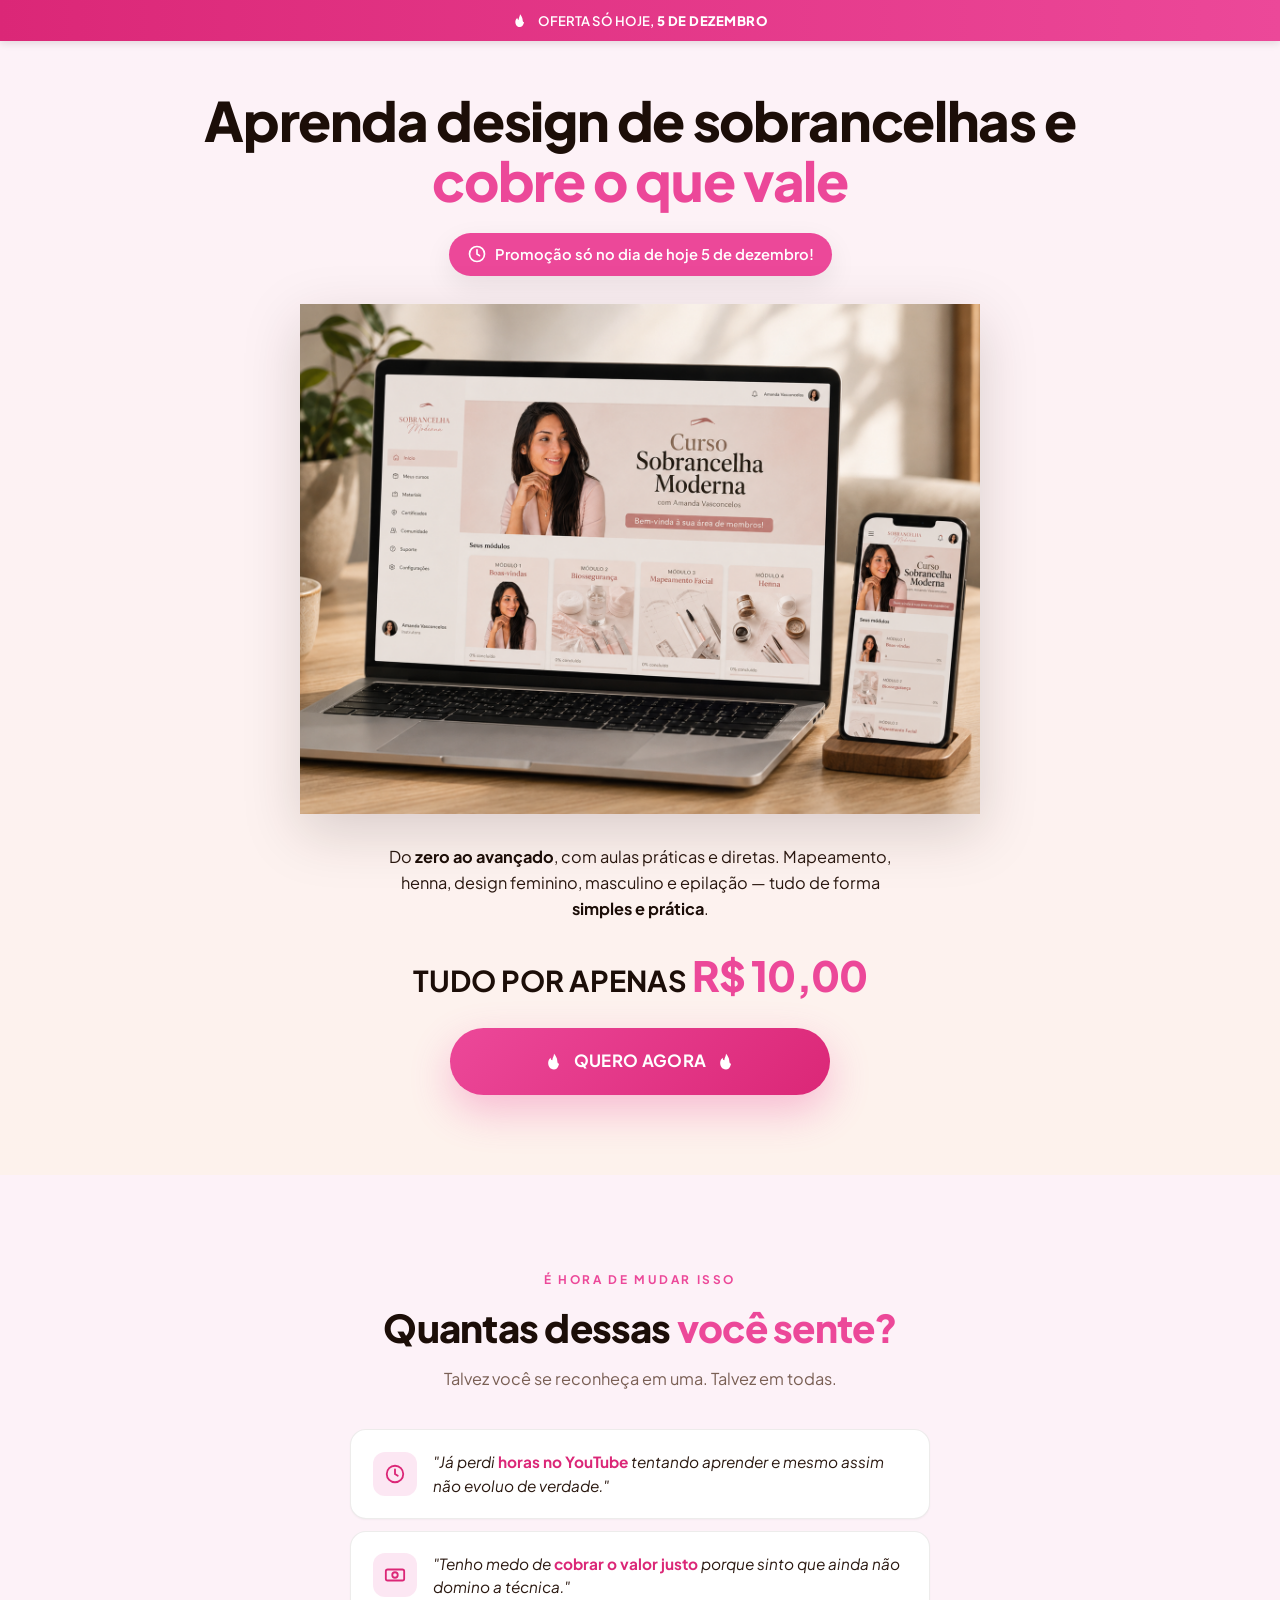
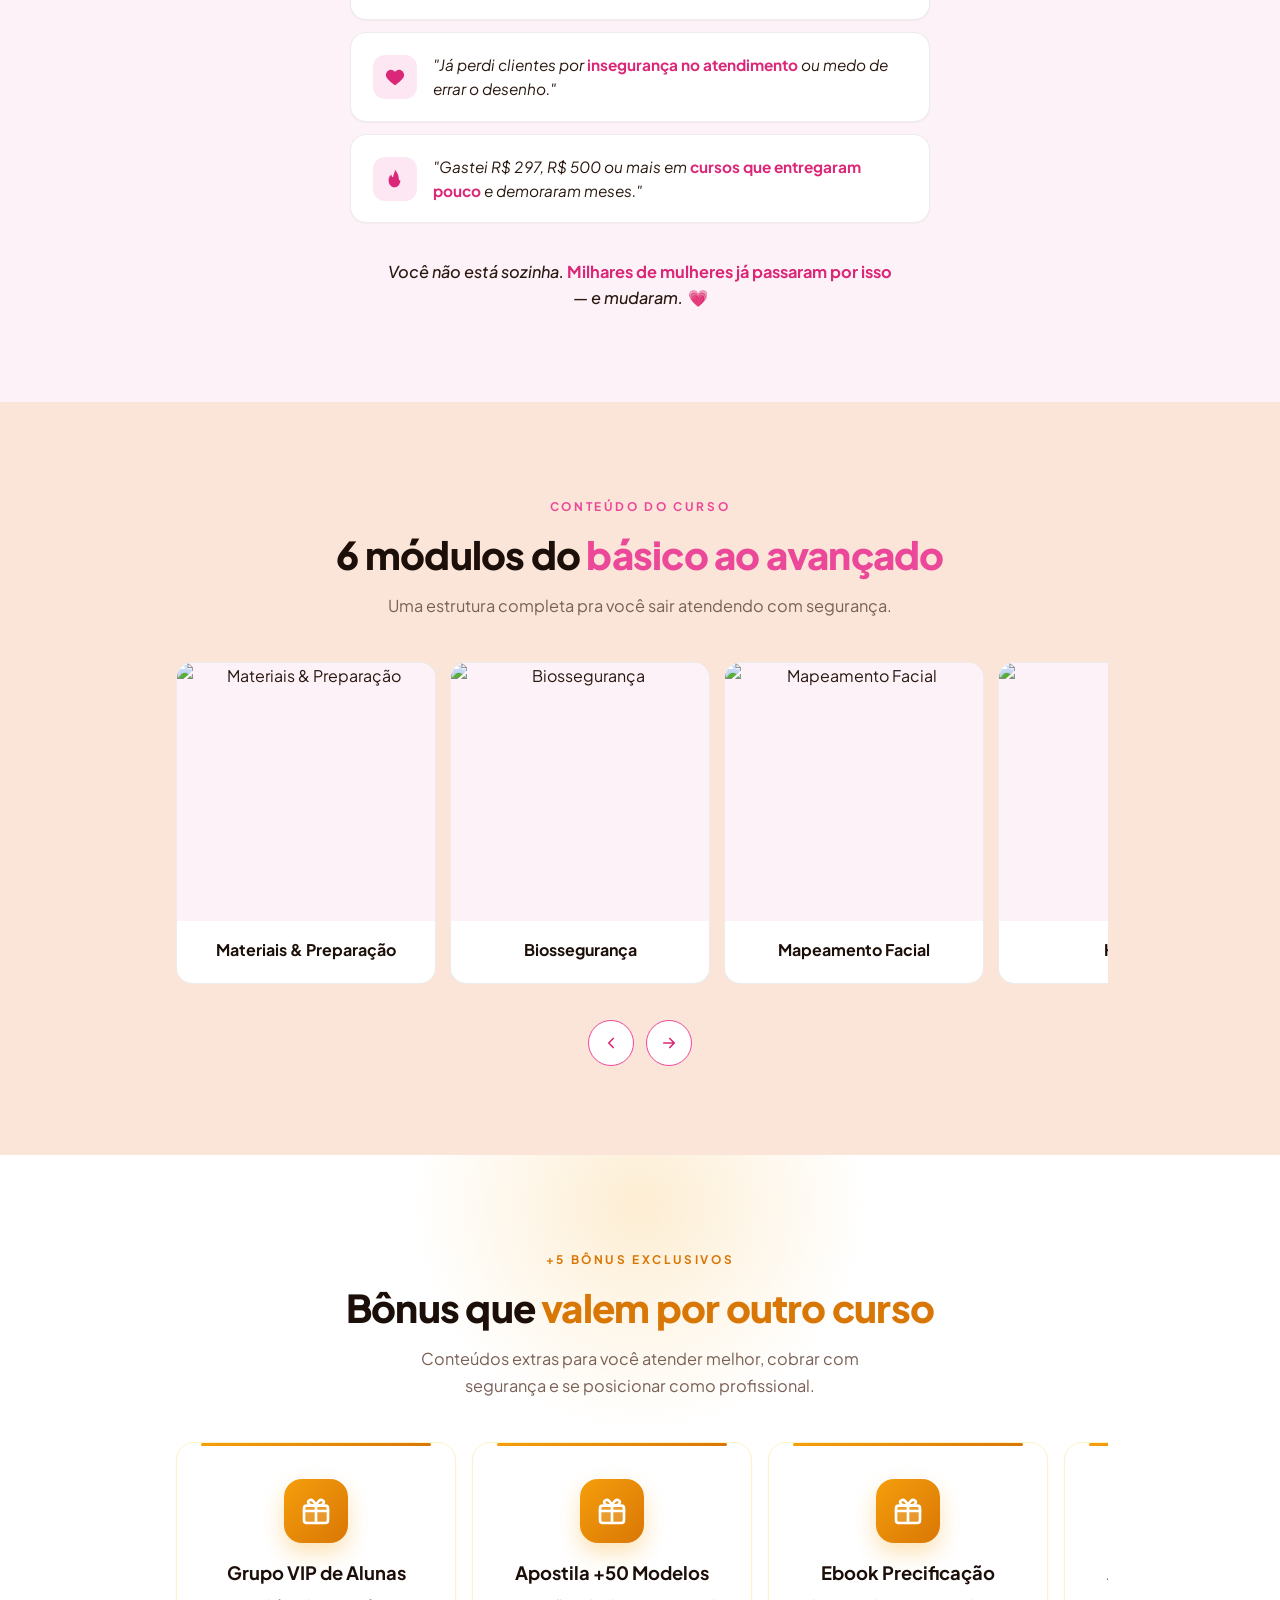
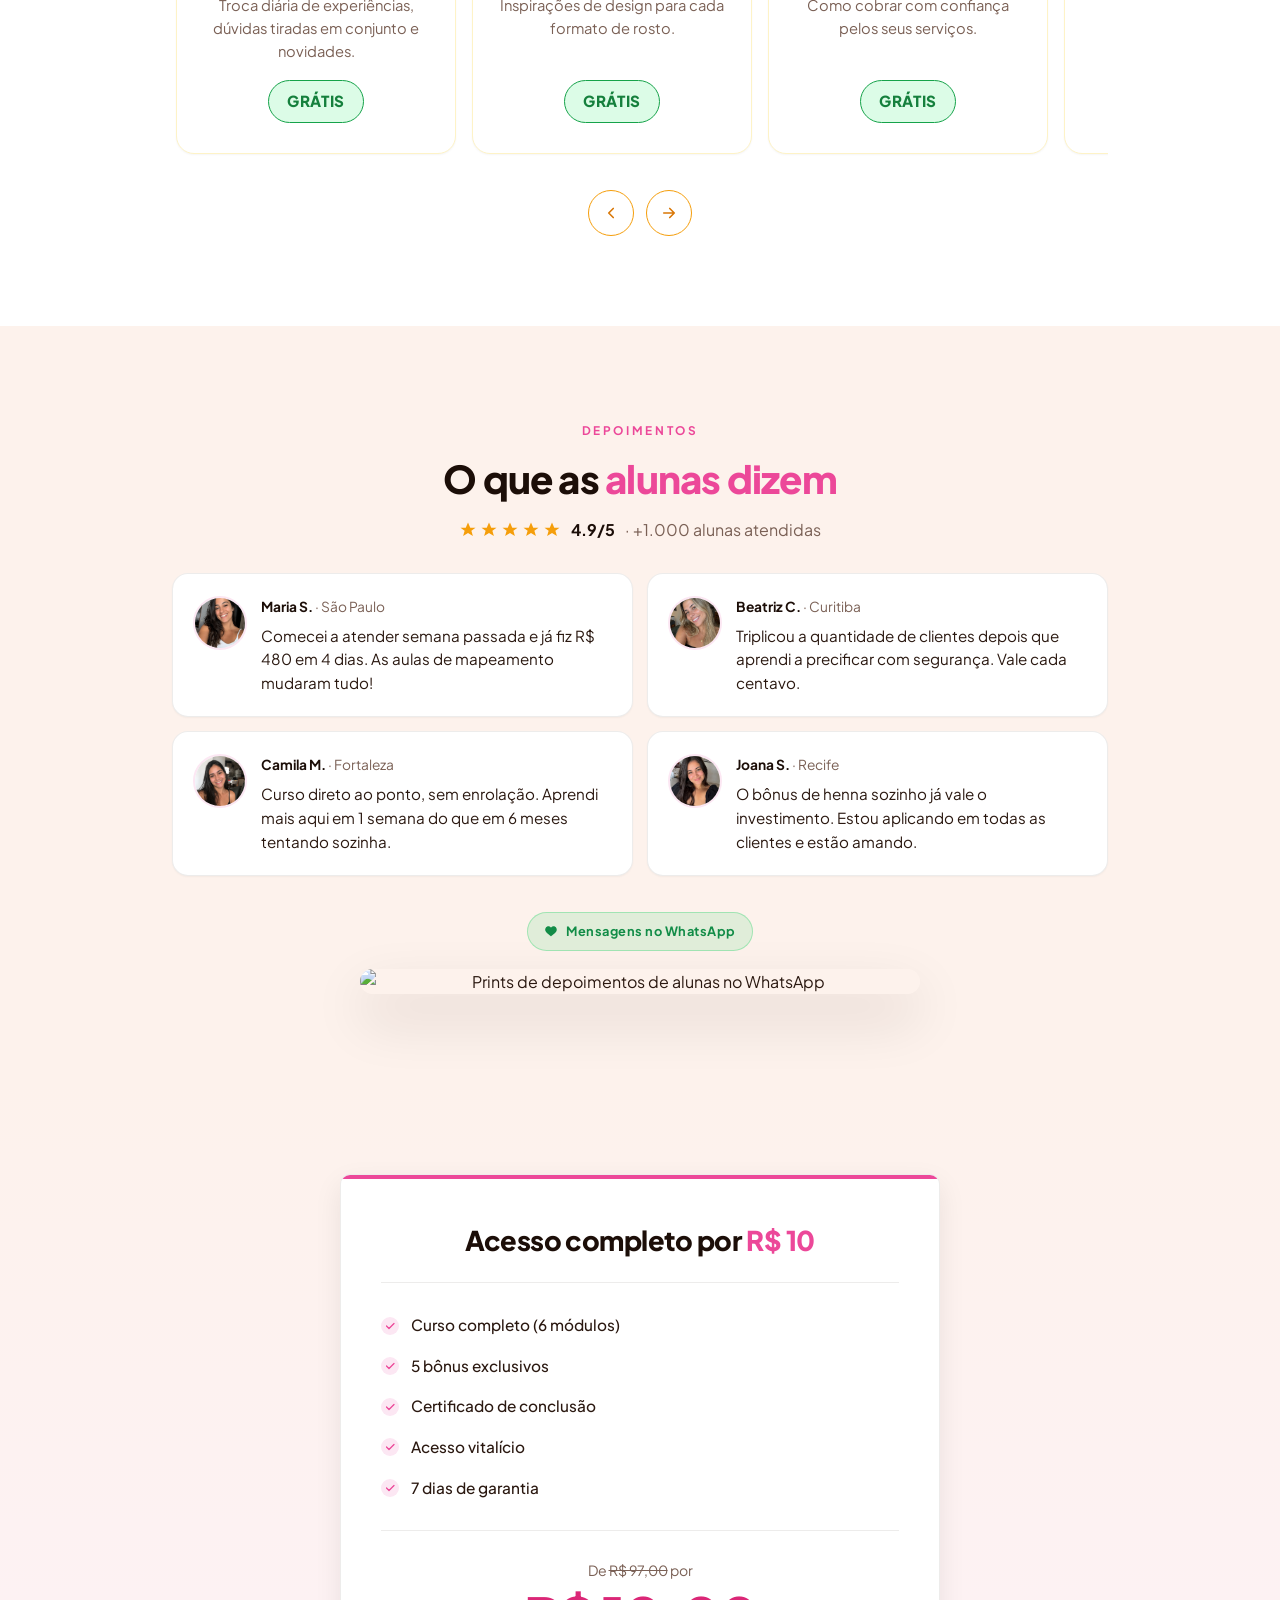
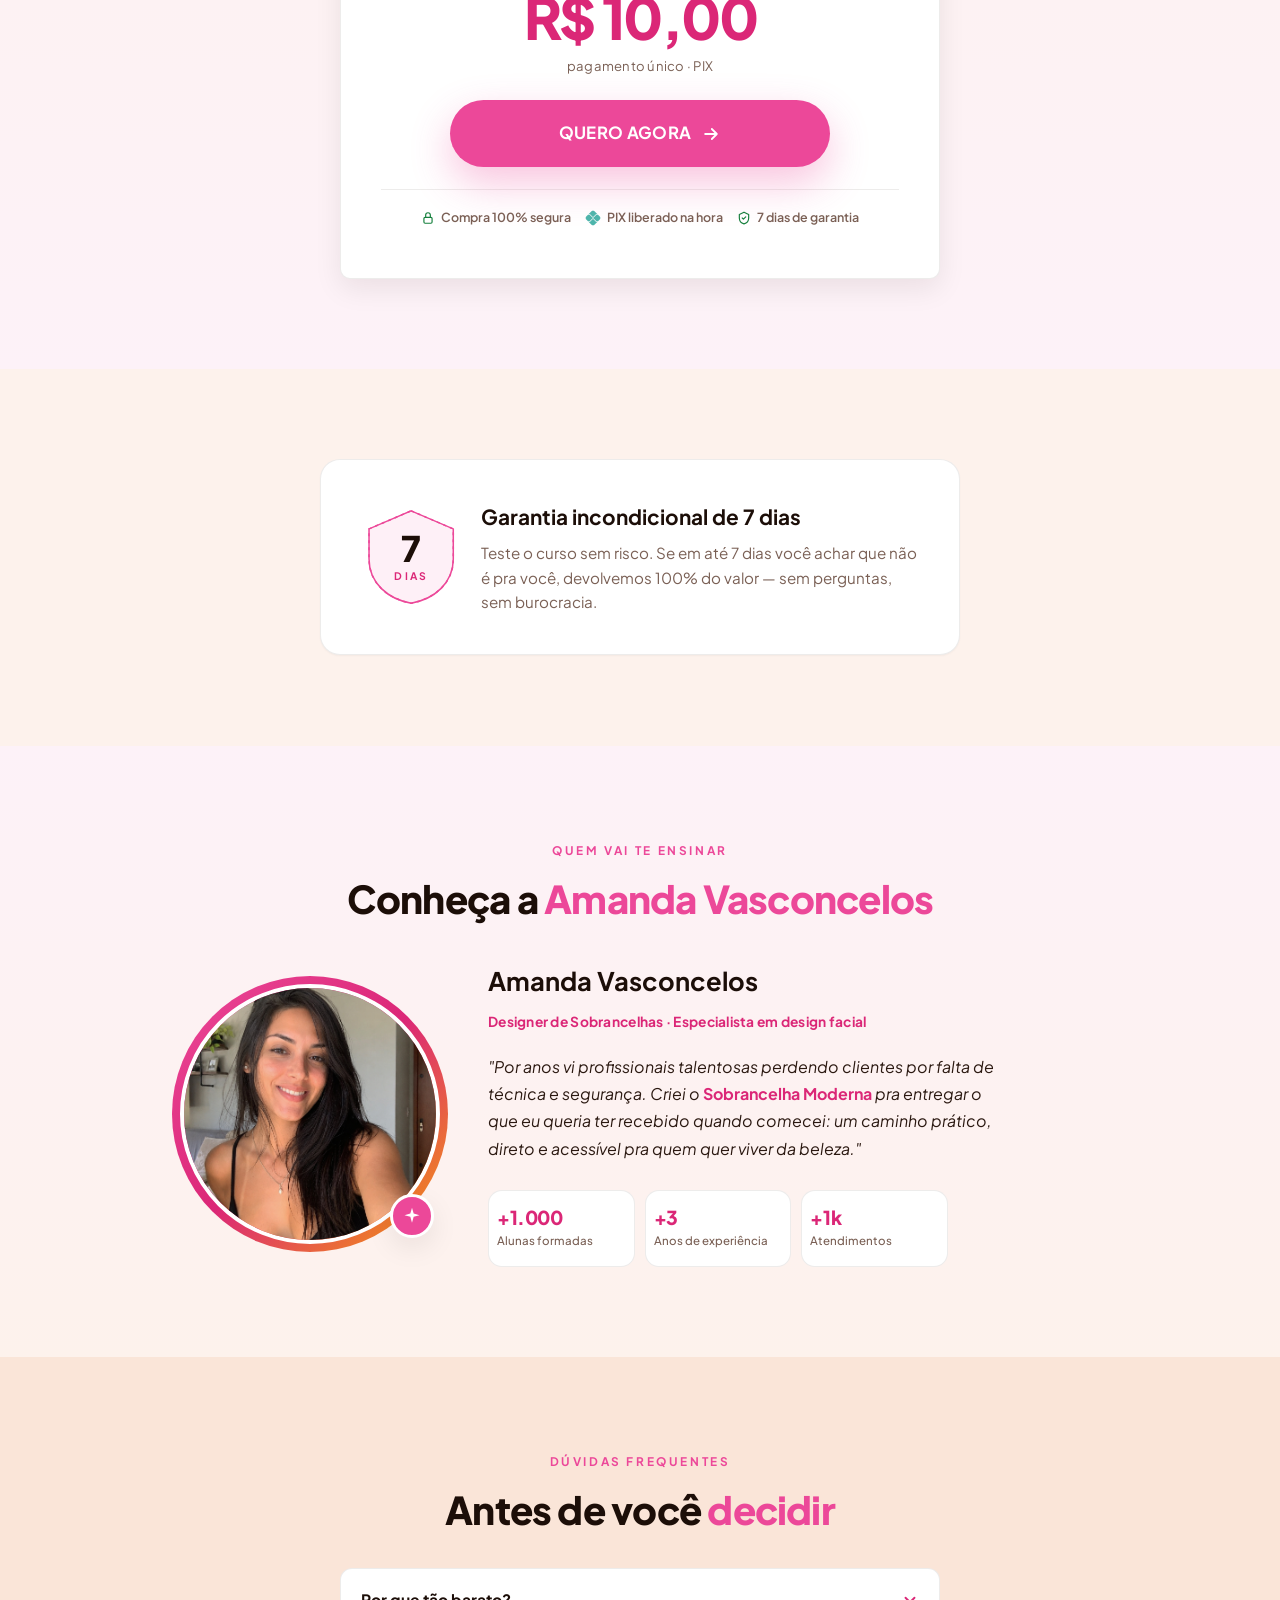
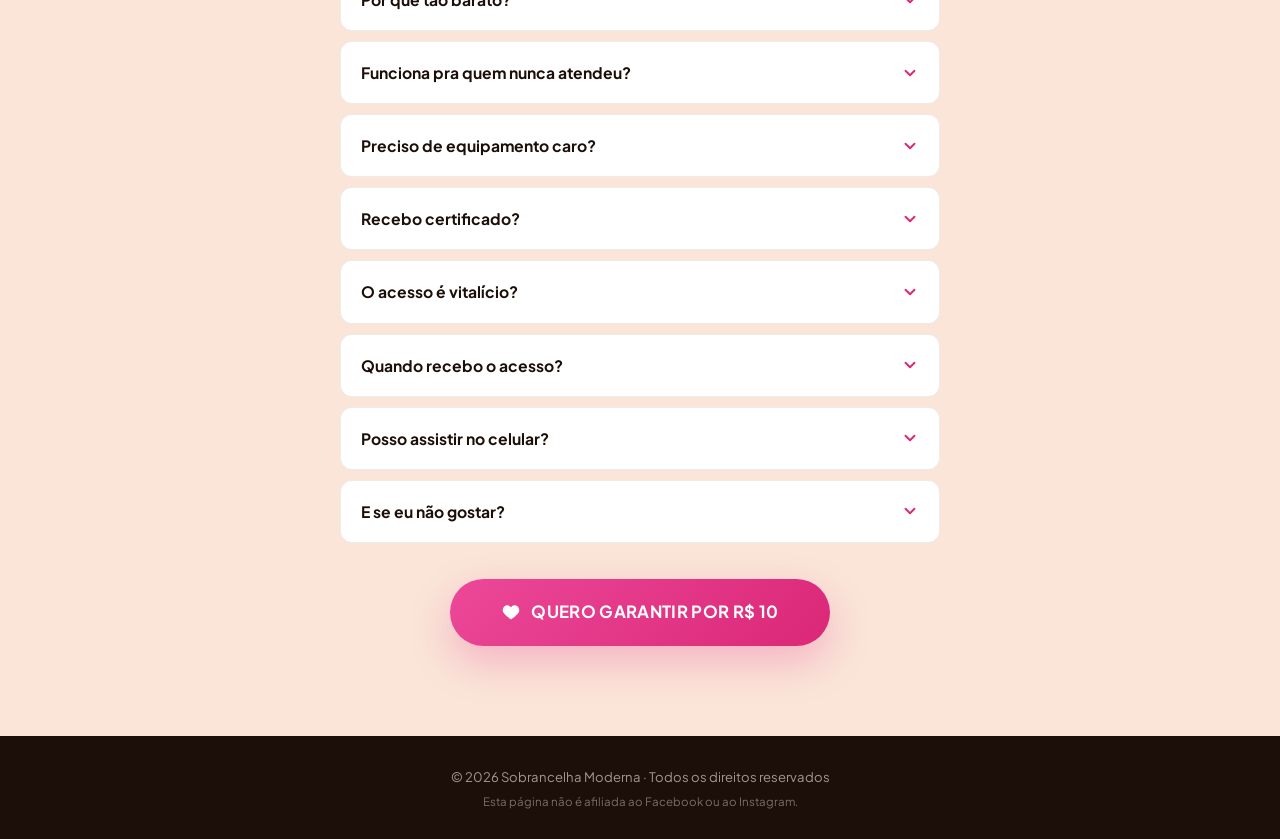
==== commit bb10fed2: "Polida Front" ====
--- a/index.html
+++ b/index.html
@@ -45,6 +45,7 @@
     <symbol id="i-chev" viewBox="0 0 24 24" fill="none" stroke="currentColor" stroke-width="2.5" stroke-linecap="round" stroke-linejoin="round"><path d="M6 9l6 6 6-6"/></symbol>
     <symbol id="i-fire" viewBox="0 0 24 24" fill="currentColor"><path d="M12 2s4 4 4 9c0 2 1 3 2 3 0 0-1 7-6 7s-7-4-7-8c0-3 2-5 3-6 0 2 1 3 2 3 0-3 2-5 2-8z"/></symbol>
     <symbol id="i-gift" viewBox="0 0 24 24" fill="none" stroke="currentColor" stroke-width="2" stroke-linecap="round" stroke-linejoin="round"><rect x="3" y="8" width="18" height="13" rx="2" fill="currentColor" fill-opacity="0.15"/><path d="M3 12h18M12 8v13"/><path d="M12 8c-1-3-3-5-5-4s-1 4 5 4zM12 8c1-3 3-5 5-4s1 4-5 4z"/></symbol>
+    <symbol id="i-lock" viewBox="0 0 24 24" fill="none" stroke="currentColor" stroke-width="2" stroke-linecap="round" stroke-linejoin="round"><rect x="5" y="11" width="14" height="10" rx="2"/><path d="M8 11V7a4 4 0 018 0v4"/></symbol>
     <symbol id="i-pix" viewBox="0 0 512 512"><path fill="#32BCAD" d="M242.4 292.5C247.8 287.1 257.1 287.1 262.5 292.5L339.5 369.5C353.7 383.7 372.6 391.5 392.6 391.5H407.7L310.6 488.6C280.3 518.1 231.1 518.1 200.8 488.6L103.4 391.2H112.9C132.9 391.2 151.8 383.4 165.1 369.2L242.4 292.5zM262.5 218.9C257.1 224.5 247.7 224.5 242.5 218.9L165.2 142C151 127.8 132.1 119.1 112.1 119.1H103.5L200.9 22.5C231.2-7.8 280.4-7.8 310.7 22.5L407.8 119.6H392.7C372.7 119.6 353.8 127.4 339.6 141.6L262.5 218.9zM112.1 142.7C124.1 142.7 137.7 147.6 146.3 156.3L223.6 233.6C232.4 242.4 246.9 242.4 255.7 233.6L333.4 156C342 147.4 354.7 142.6 366.7 142.6L417.8 142.6L488.6 213.4C518.9 243.7 518.9 292.9 488.6 323.2L417.8 394H366.7C354.7 394 342 389.2 333.4 380.6L255.7 302.9C246.9 294.1 232.4 294.1 223.6 302.9L146.3 380.2C137.7 388.8 124.1 393.6 112.1 393.6L94.5 393.6L23.4 322.6C-6.9 292.3-6.9 243.1 23.4 212.8L94.5 141.8L112.1 142.7z"/></symbol>
     <symbol id="i-card" viewBox="0 0 24 16" fill="none"><rect x="0.5" y="0.5" width="23" height="15" rx="2.5" fill="#fff" stroke="currentColor" stroke-width="1"/><rect x="3" y="3" width="4" height="3" rx="0.5" fill="#f59e0b"/><circle cx="17" cy="12" r="3" fill="#eb001b"/><circle cx="20.5" cy="12" r="3" fill="#f79e1b" fill-opacity="0.85"/></symbol>
   </defs>
@@ -278,10 +279,16 @@
         <span class="sub">pagamento único · PIX</span>
       </div>
 
-      <a href="#" class="btn btn-pink-solid">
+      <a href="https://pay.lowify.com.br/checkout?product_id=NGLyjF" class="btn btn-pink-solid">
         QUERO AGORA
         <svg class="ico"><use href="#i-arr-r"/></svg>
       </a>
+
+      <div class="trust-seal">
+        <span class="ts-item"><svg class="ico"><use href="#i-lock"/></svg> Compra 100% segura</span>
+        <span class="ts-item"><img src="assets/pix.png" alt="PIX" class="brand-logo"> PIX liberado na hora</span>
+        <span class="ts-item"><svg class="ico"><use href="#i-shield"/></svg> 7 dias de garantia</span>
+      </div>
     </div>
   </div>
 </section>
@@ -309,17 +316,17 @@
 <section class="author section">
   <div class="wrap">
     <span class="eyebrow">Quem vai te ensinar</span>
-    <h2>Conheça a <em>autora</em></h2>
+    <h2>Conheça a <em>Amanda Vasconcelos</em></h2>
 
     <div class="author-card">
       <div class="author-photo">
-        <img src="assets/autora.png" alt="Autora do Curso Sobrancelha Moderna">
+        <img src="assets/autora.png" alt="Amanda Vasconcelos — autora do Curso Sobrancelha Moderna">
         <span class="author-badge"><svg class="ico"><use href="#i-sparkle"/></svg></span>
       </div>
 
       <div class="author-info">
-        <h3>Designer de Sobrancelhas</h3>
-        <p class="author-role">+3 anos de experiência · Especialista em design facial</p>
+        <h3>Amanda Vasconcelos</h3>
+        <p class="author-role">Designer de Sobrancelhas · Especialista em design facial</p>
 
         <p class="author-bio">"Por anos vi profissionais talentosas perdendo clientes por falta de técnica e segurança. Criei o <strong>Sobrancelha Moderna</strong> pra entregar o que eu queria ter recebido quando comecei: um caminho prático, direto e acessível pra quem quer viver da beleza."</p>
 
@@ -341,6 +348,18 @@
 
     <div class="faq-list">
       <details>
+        <summary>Por que tão barato? <svg class="chev"><use href="#i-chev"/></svg></summary>
+        <p>O preço de R$ 10 é uma promoção de lançamento — a Amanda quer democratizar o acesso para o maior número de mulheres possível. Em breve o curso volta ao valor cheio de R$ 97.</p>
+      </details>
+      <details>
+        <summary>Funciona pra quem nunca atendeu? <svg class="chev"><use href="#i-chev"/></svg></summary>
+        <p>Sim. O curso foi feito para iniciantes do zero. Você vai do "nunca peguei numa pinça" ao primeiro atendimento com segurança, passo a passo, no seu ritmo.</p>
+      </details>
+      <details>
+        <summary>Preciso de equipamento caro? <svg class="chev"><use href="#i-chev"/></svg></summary>
+        <p>Não. No módulo de Materiais a Amanda mostra exatamente o que comprar pra começar gastando pouco — itens básicos que você acha em qualquer loja de cosméticos.</p>
+      </details>
+      <details>
         <summary>Recebo certificado? <svg class="chev"><use href="#i-chev"/></svg></summary>
         <p>Sim. Ao concluir o curso, você recebe o certificado de conclusão para imprimir e usar profissionalmente.</p>
       </details>
@@ -349,25 +368,21 @@
         <p>Sim. Você paga uma única vez e estuda quando e quantas vezes quiser, pra sempre.</p>
       </details>
       <details>
-        <summary>Posso começar do zero? <svg class="chev"><use href="#i-chev"/></svg></summary>
-        <p>Sim. O curso foi pensado tanto para iniciantes quanto para quem já trabalha na área e quer evoluir.</p>
-      </details>
-      <details>
-        <summary>Quais formas de pagamento? <svg class="chev"><use href="#i-chev"/></svg></summary>
-        <p>PIX libera o acesso na hora.</p>
-      </details>
-      <details>
         <summary>Quando recebo o acesso? <svg class="chev"><use href="#i-chev"/></svg></summary>
-        <p>Logo após a confirmação do pagamento, no seu e-mail e WhatsApp.</p>
+        <p>Logo após a confirmação do pagamento via PIX (na hora), no seu e-mail e WhatsApp.</p>
       </details>
       <details>
         <summary>Posso assistir no celular? <svg class="chev"><use href="#i-chev"/></svg></summary>
         <p>Sim, você assiste pelo celular, computador ou tablet — onde for mais confortável.</p>
       </details>
+      <details>
+        <summary>E se eu não gostar? <svg class="chev"><use href="#i-chev"/></svg></summary>
+        <p>Você tem 7 dias de garantia incondicional. Se em até 7 dias não gostar por qualquer motivo, basta enviar um e-mail e devolvemos 100% do valor — sem perguntas, sem burocracia.</p>
+      </details>
     </div>
 
     <div class="faq-cta">
-      <a href="#oferta" class="btn btn-pink">
+      <a href="https://pay.lowify.com.br/checkout?product_id=NGLyjF" class="btn btn-pink">
         <svg class="ico"><use href="#i-heart"/></svg>
         Quero garantir por R$ 10
       </a>
--- a/styles.css
+++ b/styles.css
@@ -751,6 +751,35 @@
 .offer-card .btn {
   display: flex;
   margin: 0 auto;
+}
+
+/* Selo de segurança abaixo do CTA */
+.trust-seal {
+  display: flex;
+  flex-wrap: wrap;
+  justify-content: center;
+  gap: 8px 14px;
+  margin-top: 22px;
+  padding-top: 18px;
+  border-top: 1px solid var(--border);
+}
+.trust-seal .ts-item {
+  display: inline-flex;
+  align-items: center;
+  gap: 6px;
+  font-size: 0.78rem;
+  font-weight: 600;
+  color: var(--muted);
+}
+.trust-seal .ts-item .ico {
+  width: 14px;
+  height: 14px;
+  color: var(--green-deep);
+}
+.trust-seal .brand-logo {
+  width: 16px;
+  height: 16px;
+  object-fit: contain;
 }
 
 .offer-perks {
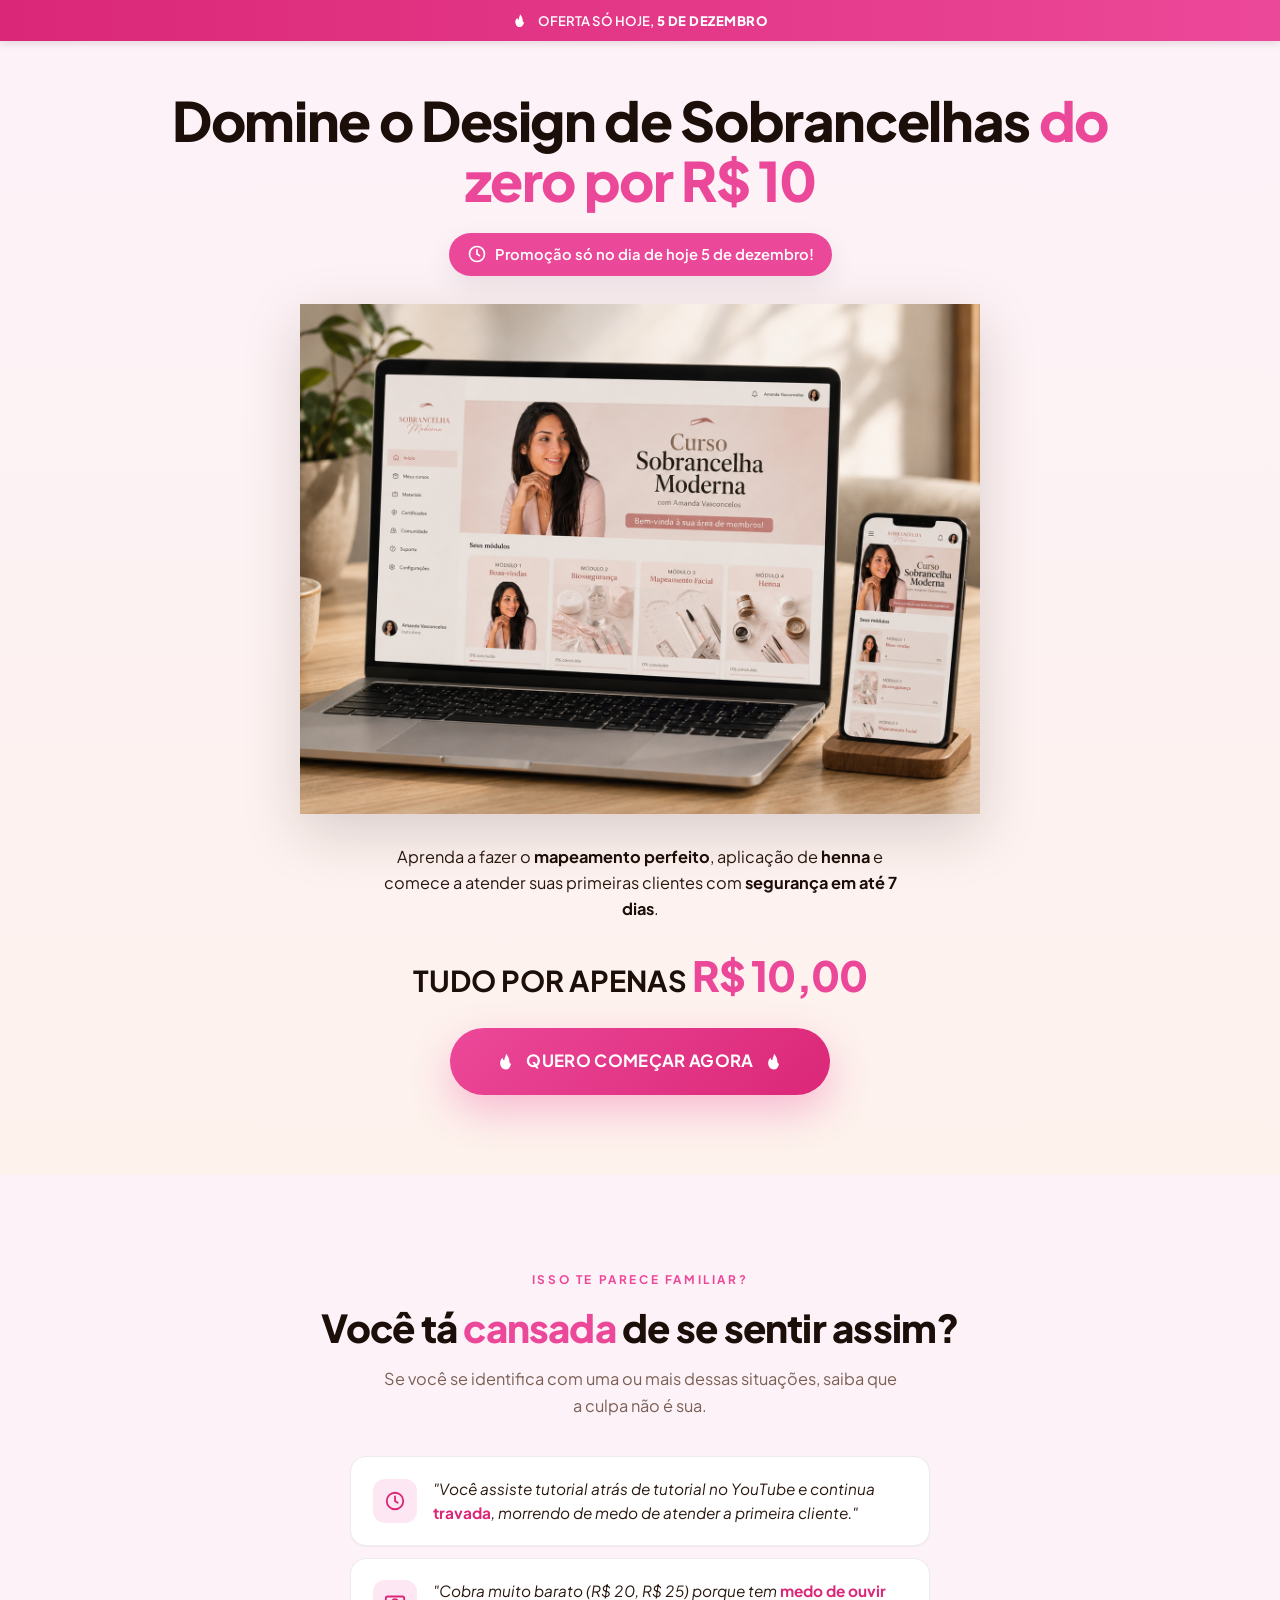
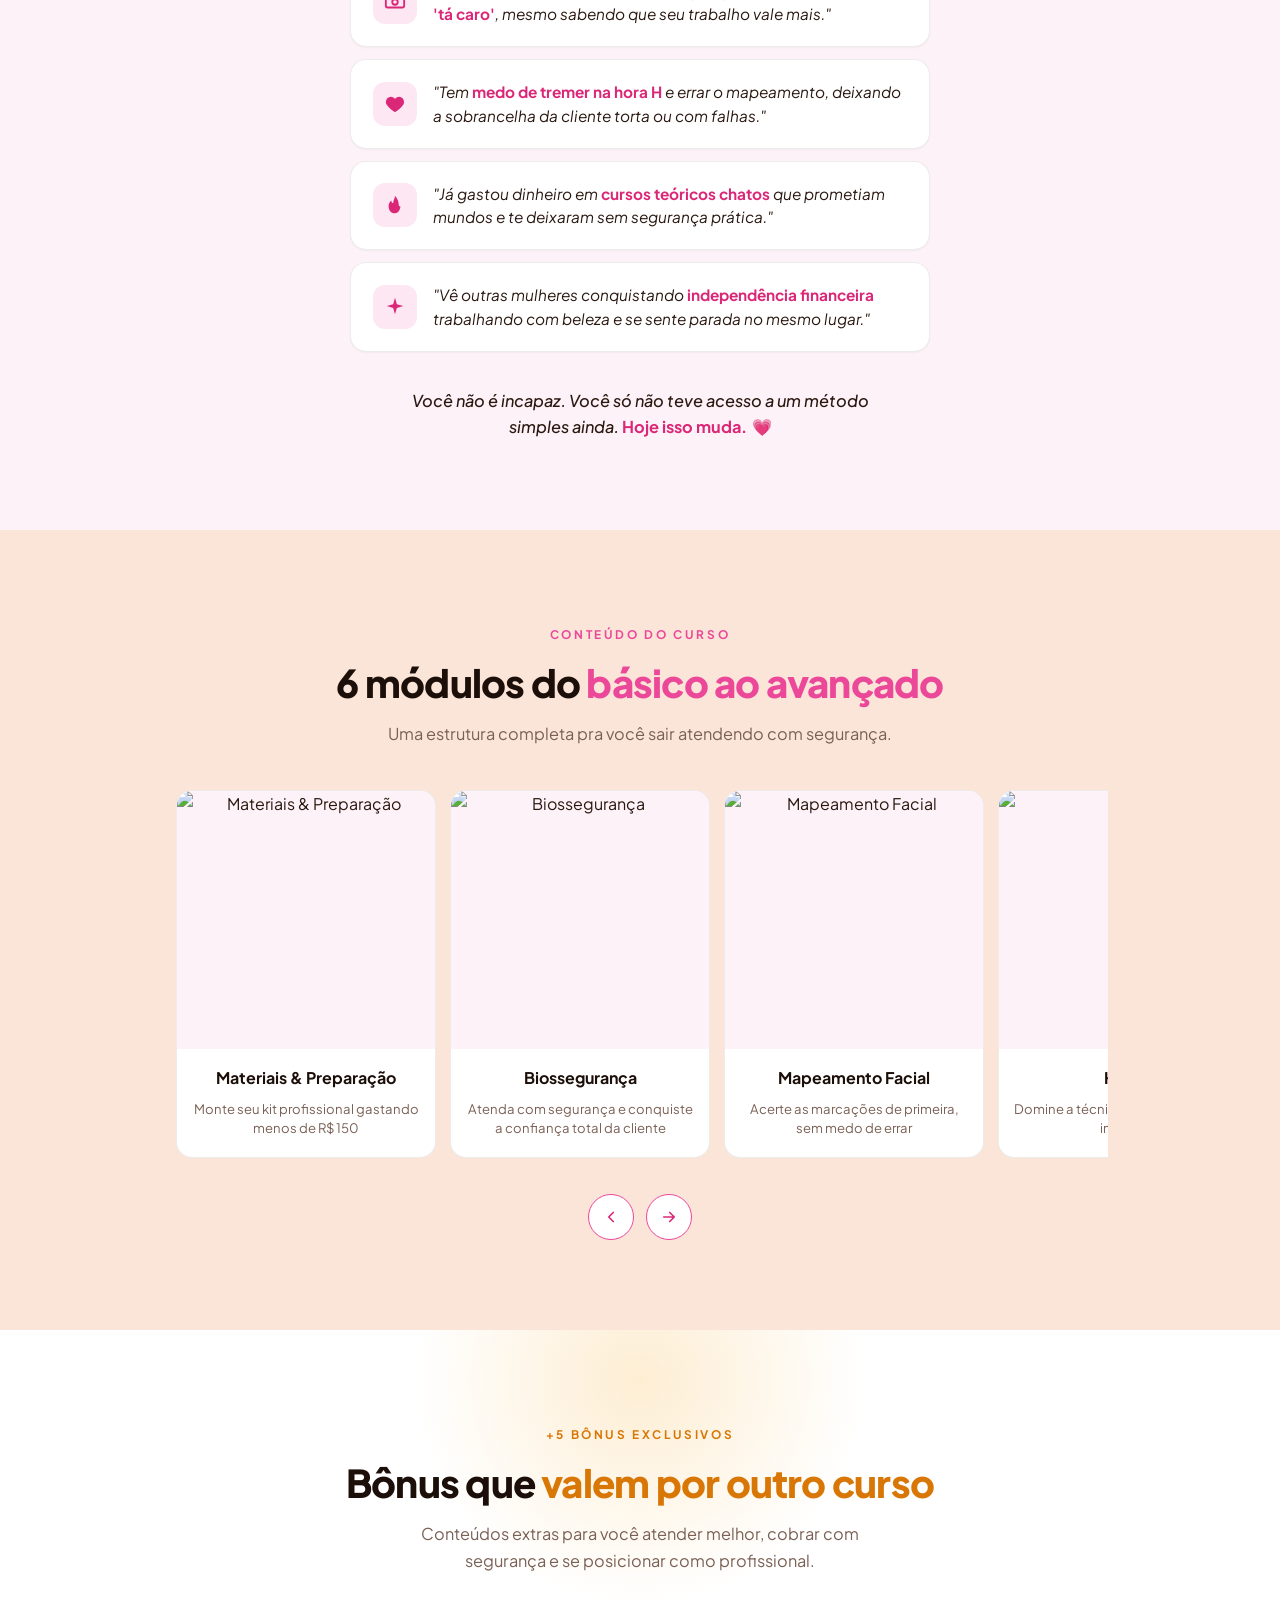
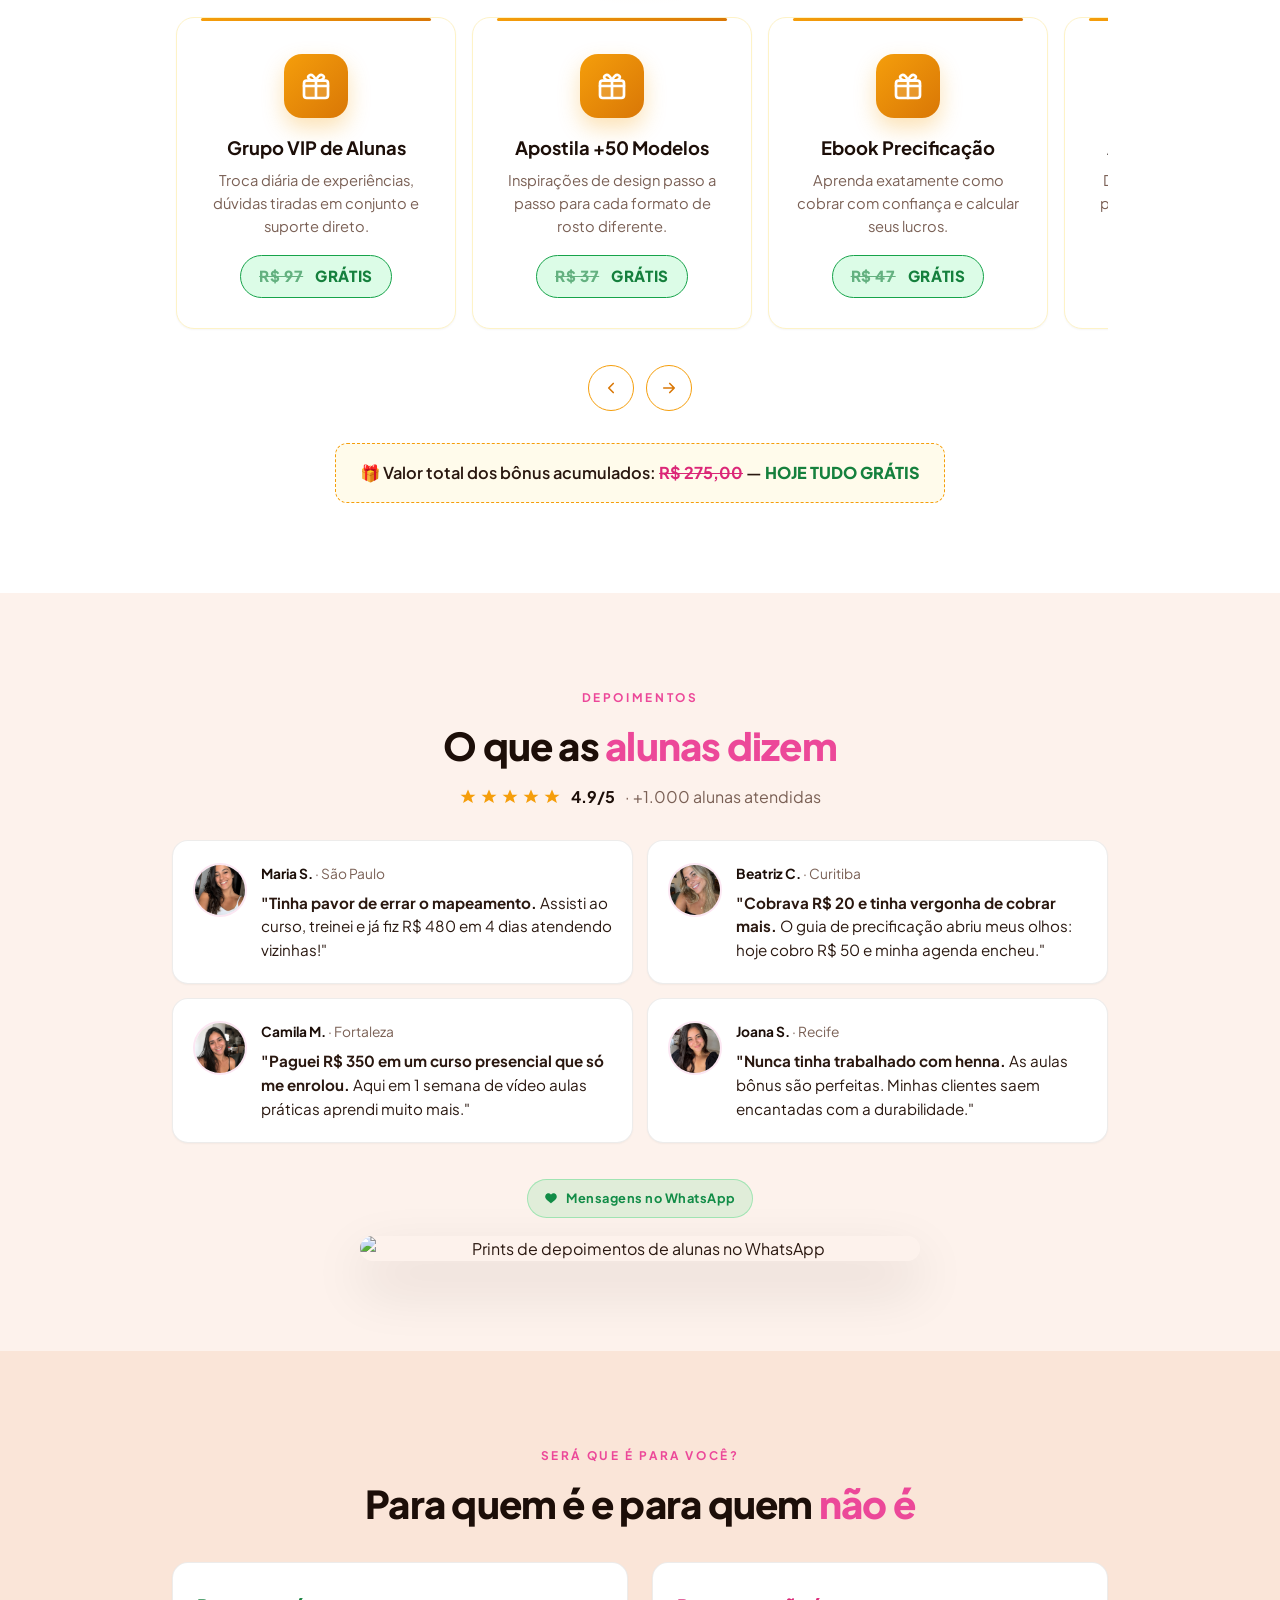
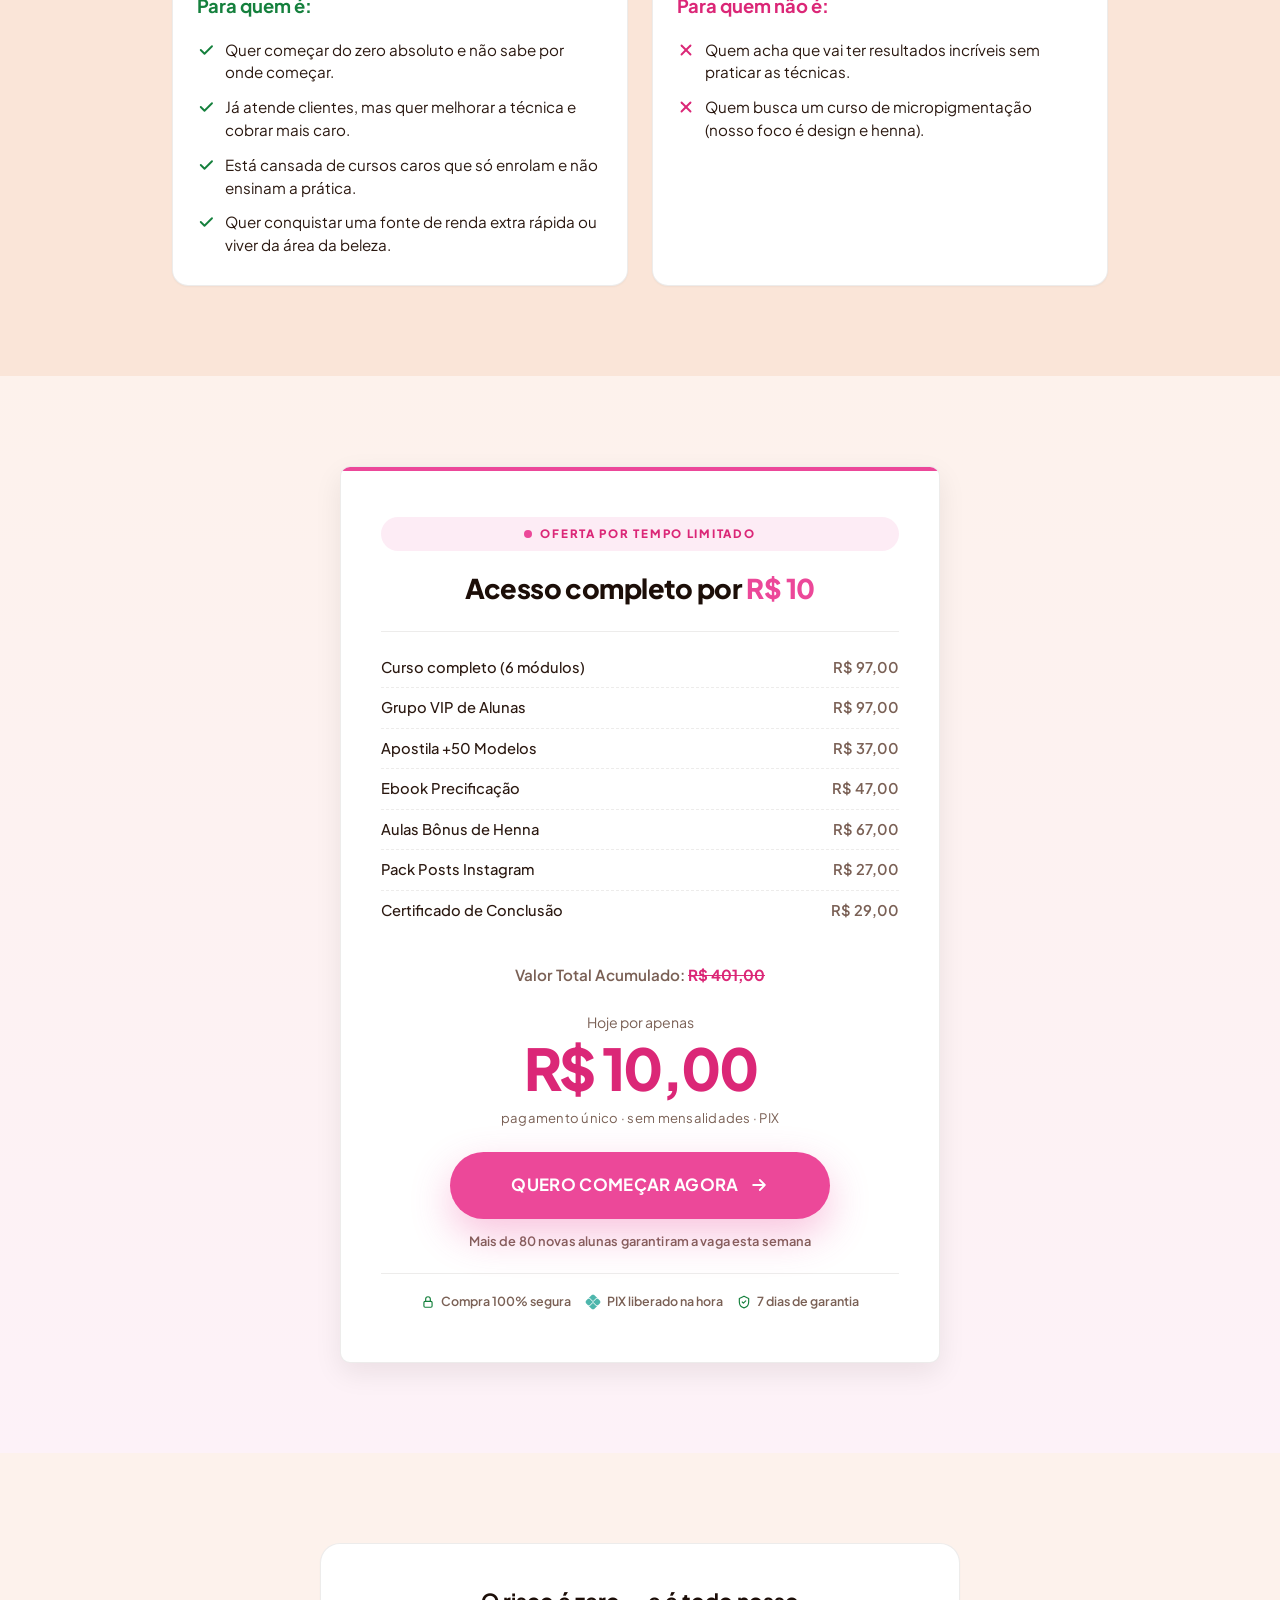
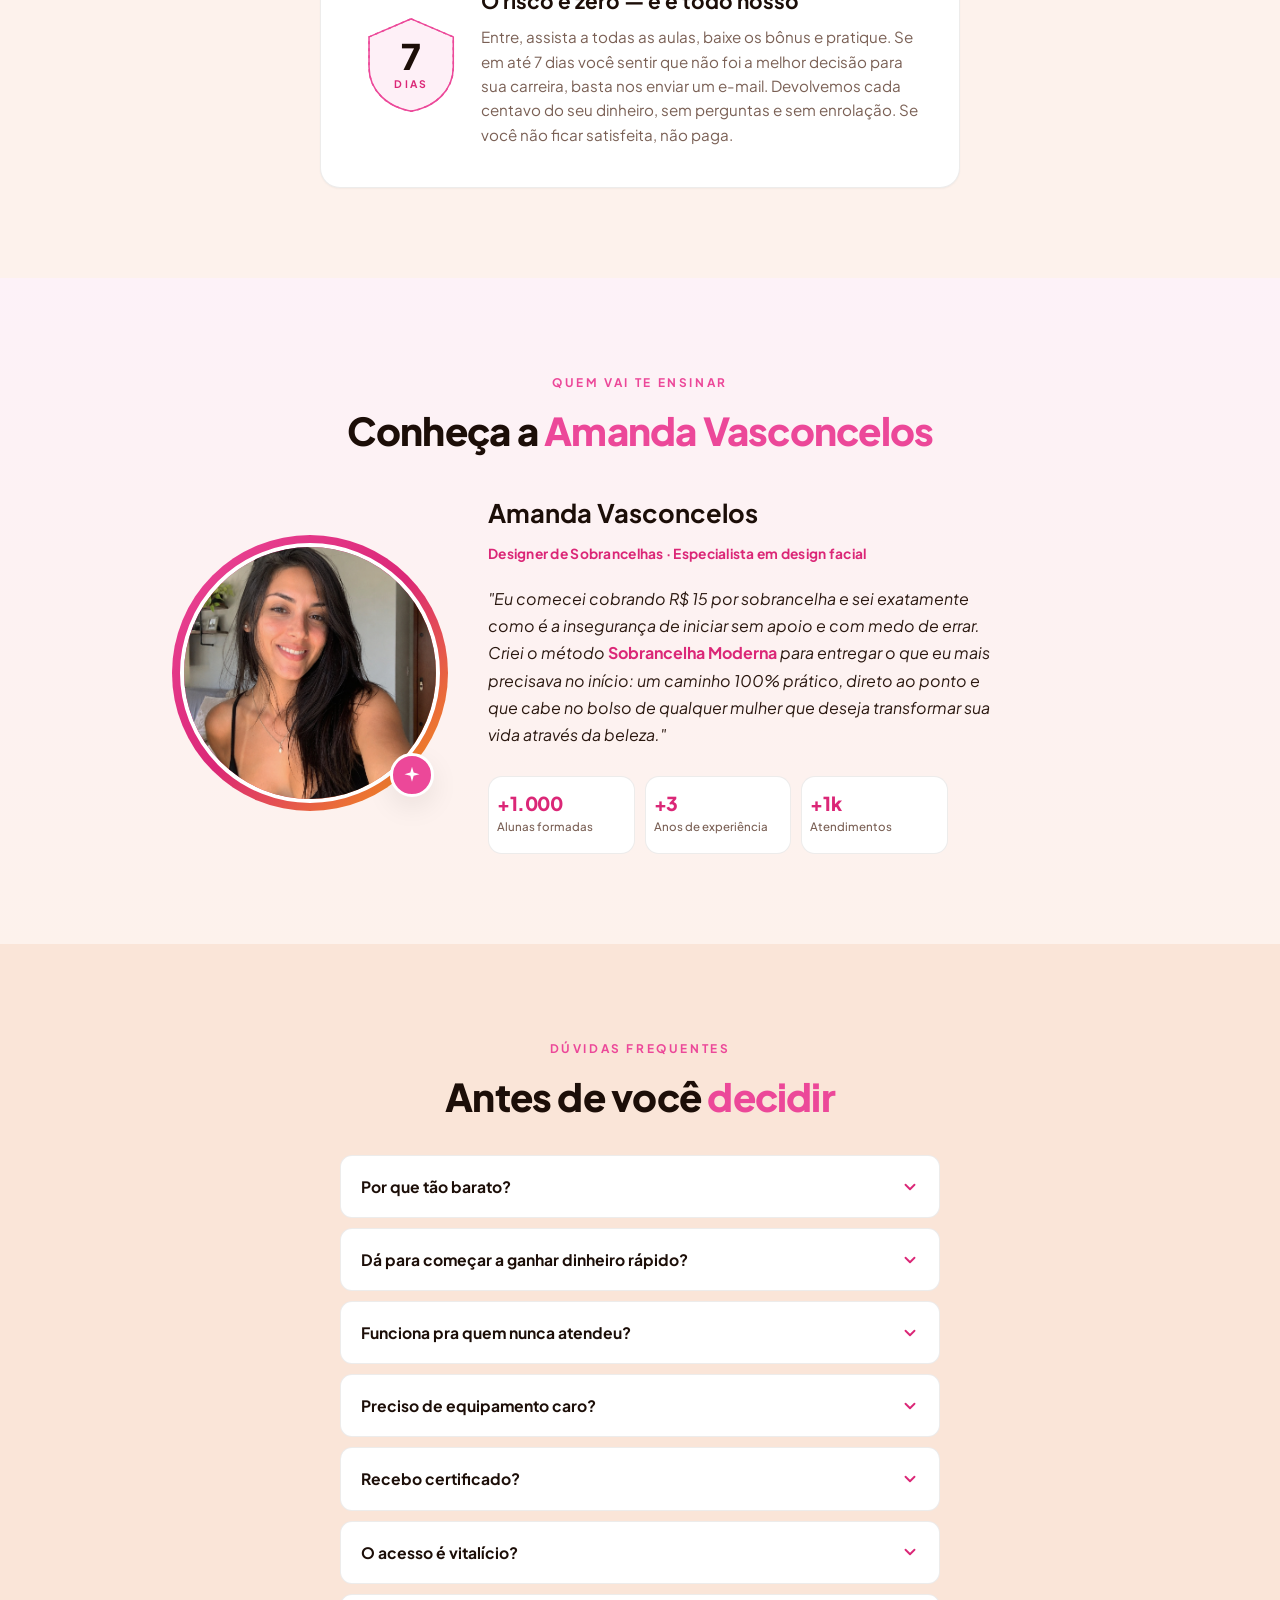
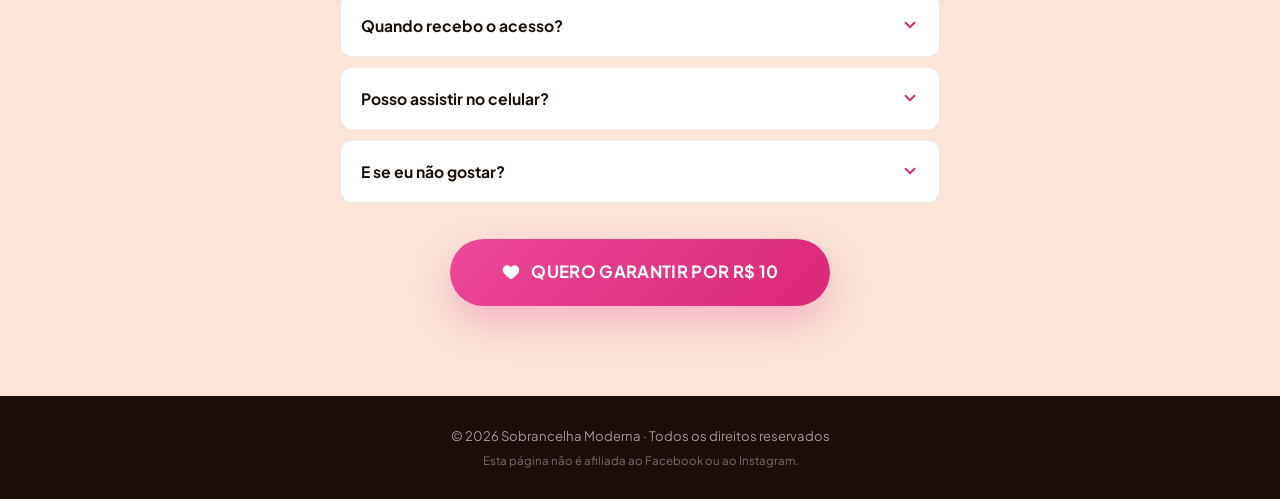
==== commit 1417288a: "Showcase new" ====
--- a/index.html
+++ b/index.html
@@ -1,400 +1,667 @@
 <!DOCTYPE html>
 <html lang="pt-BR">
+
 <head>
-<meta charset="UTF-8">
-<meta name="viewport" content="width=device-width, initial-scale=1.0">
-<title>Curso Sobrancelha Moderna — Do zero ao avançado | R$10</title>
-<meta name="description" content="Aprenda design de sobrancelhas do zero ao avançado por apenas R$10. +30 aulas, certificado, acesso vitalício e 7 dias de garantia.">
-<meta property="og:title" content="Curso Sobrancelha Moderna">
-<meta property="og:description" content="Aprenda design de sobrancelhas por apenas R$10. +30 aulas, certificado e garantia.">
-<meta property="og:image" content="images/opengraph-image-p98pqg.png">
-<link rel="preconnect" href="https://fonts.googleapis.com">
-<link rel="preconnect" href="https://fonts.gstatic.com" crossorigin>
-<link href="https://fonts.googleapis.com/css2?family=Plus+Jakarta+Sans:ital,wght@0,400;0,500;0,600;0,700;0,800;1,400;1,500&display=swap" rel="stylesheet">
-<link rel="stylesheet" href="styles.css">
+  <meta charset="UTF-8">
+  <meta name="viewport" content="width=device-width, initial-scale=1.0">
+  <title>Curso Sobrancelha Moderna — Do zero ao avançado | R$10</title>
+  <meta name="description"
+    content="Aprenda design de sobrancelhas do zero ao avançado por apenas R$10. +30 aulas, certificado, acesso vitalício e 7 dias de garantia.">
+  <meta property="og:title" content="Curso Sobrancelha Moderna">
+  <meta property="og:description"
+    content="Aprenda design de sobrancelhas por apenas R$10. +30 aulas, certificado e garantia.">
+  <meta property="og:image" content="images/opengraph-image-p98pqg.png">
+  <link rel="preconnect" href="https://fonts.googleapis.com">
+  <link rel="preconnect" href="https://fonts.gstatic.com" crossorigin>
+  <link
+    href="https://fonts.googleapis.com/css2?family=Plus+Jakarta+Sans:ital,wght@0,400;0,500;0,600;0,700;0,800;1,400;1,500&display=swap"
+    rel="stylesheet">
+  <link rel="stylesheet" href="styles.css">
 </head>
+
 <body>
 
-<!-- Banner de oferta do dia -->
-<div class="top-banner" id="top-banner">
-  <div class="tb-inner">
-    <svg class="ico"><use href="#i-fire"/></svg>
-    <span>OFERTA SÓ HOJE, <strong id="banner-date">24 DE MAIO</strong></span>
+  <!-- Banner de oferta do dia -->
+  <div class="top-banner" id="top-banner">
+    <div class="tb-inner">
+      <svg class="ico">
+        <use href="#i-fire" />
+      </svg>
+      <span>OFERTA SÓ HOJE, <strong id="banner-date">24 DE MAIO</strong></span>
+    </div>
   </div>
-</div>
-
-<!-- SVG sprite -->
-<svg width="0" height="0" style="position:absolute" aria-hidden="true">
-  <defs>
-    <symbol id="i-check" viewBox="0 0 24 24" fill="none" stroke="currentColor" stroke-width="2.5" stroke-linecap="round" stroke-linejoin="round"><path d="M5 12l5 5L20 7"/></symbol>
-    <symbol id="i-heart" viewBox="0 0 24 24" fill="currentColor"><path d="M12 21s-7-4.5-9.5-9C1 8 4 4 7.5 4c2 0 3.5 1 4.5 2.5C13 5 14.5 4 16.5 4 20 4 23 8 21.5 12c-2.5 4.5-9.5 9-9.5 9z"/></symbol>
-    <symbol id="i-clock" viewBox="0 0 24 24" fill="none" stroke="currentColor" stroke-width="2" stroke-linecap="round"><circle cx="12" cy="12" r="9"/><path d="M12 7v5l3 2"/></symbol>
-    <symbol id="i-bolt" viewBox="0 0 24 24" fill="currentColor"><path d="M13 2L4 14h7l-1 8 9-12h-7l1-8z"/></symbol>
-    <symbol id="i-shield" viewBox="0 0 24 24" fill="none" stroke="currentColor" stroke-width="2" stroke-linecap="round" stroke-linejoin="round"><path d="M12 2l8 4v6c0 5-3.5 9-8 10-4.5-1-8-5-8-10V6l8-4z"/><path d="M9 12l2 2 4-4"/></symbol>
-    <symbol id="i-infinity" viewBox="0 0 24 24" fill="none" stroke="currentColor" stroke-width="2" stroke-linecap="round"><path d="M7 9a3 3 0 100 6c1.6 0 3-1.6 5-3 2 1.4 3.4 3 5 3a3 3 0 100-6c-1.6 0-3 1.6-5 3-2-1.4-3.4-3-5-3z"/></symbol>
-    <symbol id="i-cert" viewBox="0 0 24 24" fill="none" stroke="currentColor" stroke-width="2" stroke-linecap="round" stroke-linejoin="round"><circle cx="12" cy="9" r="5"/><path d="M9 13l-2 8 5-3 5 3-2-8"/></symbol>
-    <symbol id="i-star" viewBox="0 0 24 24" fill="currentColor"><path d="M12 2l3 7h7l-5.5 4 2 7L12 16l-6.5 4 2-7L2 9h7z"/></symbol>
-    <symbol id="i-device" viewBox="0 0 24 24" fill="none" stroke="currentColor" stroke-width="2" stroke-linecap="round"><rect x="3" y="4" width="18" height="13" rx="2"/><path d="M8 21h8M12 17v4"/></symbol>
-    <symbol id="i-money" viewBox="0 0 24 24" fill="none" stroke="currentColor" stroke-width="2" stroke-linecap="round"><rect x="2" y="6" width="20" height="12" rx="2"/><circle cx="12" cy="12" r="3"/></symbol>
-    <symbol id="i-sparkle" viewBox="0 0 24 24" fill="currentColor"><path d="M12 2l2 7 7 2-7 2-2 7-2-7-7-2 7-2z"/></symbol>
-    <symbol id="i-target" viewBox="0 0 24 24" fill="none" stroke="currentColor" stroke-width="2"><circle cx="12" cy="12" r="9"/><circle cx="12" cy="12" r="5"/><circle cx="12" cy="12" r="1.5" fill="currentColor"/></symbol>
-    <symbol id="i-mirror" viewBox="0 0 24 24" fill="none" stroke="currentColor" stroke-width="2" stroke-linecap="round" stroke-linejoin="round"><ellipse cx="12" cy="9" rx="6" ry="7"/><path d="M12 16v5M9 21h6"/></symbol>
-    <symbol id="i-flower" viewBox="0 0 24 24" fill="currentColor"><circle cx="12" cy="12" r="2.5"/><path d="M12 2c-2 0-3.5 2-3 4 .5 2 2.5 3 3 3s2.5-1 3-3c.5-2-1-4-3-4zM12 22c2 0 3.5-2 3-4-.5-2-2.5-3-3-3s-2.5 1-3 3c-.5 2 1 4 3 4zM2 12c0-2 2-3.5 4-3 2 .5 3 2.5 3 3s-1 2.5-3 3c-2 .5-4-1-4-3zM22 12c0 2-2 3.5-4 3-2-.5-3-2.5-3-3s1-2.5 3-3c2-.5 4 1 4 3z"/></symbol>
-    <symbol id="i-arr-r" viewBox="0 0 24 24" fill="none" stroke="currentColor" stroke-width="2.2" stroke-linecap="round" stroke-linejoin="round"><path d="M5 12h14M13 6l6 6-6 6"/></symbol>
-    <symbol id="i-arr-l" viewBox="0 0 24 24" fill="none" stroke="currentColor" stroke-width="2.2" stroke-linecap="round" stroke-linejoin="round"><path d="M15 18l-6-6 6-6"/></symbol>
-    <symbol id="i-chev" viewBox="0 0 24 24" fill="none" stroke="currentColor" stroke-width="2.5" stroke-linecap="round" stroke-linejoin="round"><path d="M6 9l6 6 6-6"/></symbol>
-    <symbol id="i-fire" viewBox="0 0 24 24" fill="currentColor"><path d="M12 2s4 4 4 9c0 2 1 3 2 3 0 0-1 7-6 7s-7-4-7-8c0-3 2-5 3-6 0 2 1 3 2 3 0-3 2-5 2-8z"/></symbol>
-    <symbol id="i-gift" viewBox="0 0 24 24" fill="none" stroke="currentColor" stroke-width="2" stroke-linecap="round" stroke-linejoin="round"><rect x="3" y="8" width="18" height="13" rx="2" fill="currentColor" fill-opacity="0.15"/><path d="M3 12h18M12 8v13"/><path d="M12 8c-1-3-3-5-5-4s-1 4 5 4zM12 8c1-3 3-5 5-4s1 4-5 4z"/></symbol>
-    <symbol id="i-lock" viewBox="0 0 24 24" fill="none" stroke="currentColor" stroke-width="2" stroke-linecap="round" stroke-linejoin="round"><rect x="5" y="11" width="14" height="10" rx="2"/><path d="M8 11V7a4 4 0 018 0v4"/></symbol>
-    <symbol id="i-pix" viewBox="0 0 512 512"><path fill="#32BCAD" d="M242.4 292.5C247.8 287.1 257.1 287.1 262.5 292.5L339.5 369.5C353.7 383.7 372.6 391.5 392.6 391.5H407.7L310.6 488.6C280.3 518.1 231.1 518.1 200.8 488.6L103.4 391.2H112.9C132.9 391.2 151.8 383.4 165.1 369.2L242.4 292.5zM262.5 218.9C257.1 224.5 247.7 224.5 242.5 218.9L165.2 142C151 127.8 132.1 119.1 112.1 119.1H103.5L200.9 22.5C231.2-7.8 280.4-7.8 310.7 22.5L407.8 119.6H392.7C372.7 119.6 353.8 127.4 339.6 141.6L262.5 218.9zM112.1 142.7C124.1 142.7 137.7 147.6 146.3 156.3L223.6 233.6C232.4 242.4 246.9 242.4 255.7 233.6L333.4 156C342 147.4 354.7 142.6 366.7 142.6L417.8 142.6L488.6 213.4C518.9 243.7 518.9 292.9 488.6 323.2L417.8 394H366.7C354.7 394 342 389.2 333.4 380.6L255.7 302.9C246.9 294.1 232.4 294.1 223.6 302.9L146.3 380.2C137.7 388.8 124.1 393.6 112.1 393.6L94.5 393.6L23.4 322.6C-6.9 292.3-6.9 243.1 23.4 212.8L94.5 141.8L112.1 142.7z"/></symbol>
-    <symbol id="i-card" viewBox="0 0 24 16" fill="none"><rect x="0.5" y="0.5" width="23" height="15" rx="2.5" fill="#fff" stroke="currentColor" stroke-width="1"/><rect x="3" y="3" width="4" height="3" rx="0.5" fill="#f59e0b"/><circle cx="17" cy="12" r="3" fill="#eb001b"/><circle cx="20.5" cy="12" r="3" fill="#f79e1b" fill-opacity="0.85"/></symbol>
-  </defs>
-</svg>
-
-<!-- ========== HERO ========== -->
-<section class="hero">
-  <div class="wrap">
-    <h1>Aprenda design de sobrancelhas e <em>cobre o que vale</em></h1>
-
-    <div class="pill-timer">
-      <svg class="ico"><use href="#i-clock"/></svg>
-      <span>Promoção só no dia de hoje <span id="today-date">24 de maio</span>!</span>
-    </div>
-
-    <div class="hero-image">
-      <img src="assets/hero.png" alt="Curso Sobrancelha Moderna em vários dispositivos">
-    </div>
-
-    <p class="hero-sub">Do <strong>zero ao avançado</strong>, com aulas práticas e diretas. Mapeamento, henna, design feminino, masculino e epilação — tudo de forma <strong>simples e prática</strong>.</p>
-
-    <div class="price-block">
-      <div class="now">TUDO POR APENAS <strong>R$ 10,00</strong></div>
-    </div>
-
-    <a class="btn btn-pink" href="#oferta">
-      <svg class="ico"><use href="#i-fire"/></svg>
-      Quero agora
-      <svg class="ico"><use href="#i-fire"/></svg>
-    </a>  
-  </div>
-</section>
-
-<!-- ========== DOR ========== -->
-<section class="pain section">
-  <div class="wrap">
-    <span class="eyebrow">É hora de mudar isso</span>
-    <h2>Quantas dessas <em>você sente?</em></h2>
-    <p class="lead">Talvez você se reconheça em uma. Talvez em todas.</p>
-
-    <ul class="pain-list">
-      <li>
-        <span class="p-icon"><svg class="ico"><use href="#i-clock"/></svg></span>
-        <p>"Já perdi <strong>horas no YouTube</strong> tentando aprender e mesmo assim não evoluo de verdade."</p>
-      </li>
-      <li>
-        <span class="p-icon"><svg class="ico"><use href="#i-money"/></svg></span>
-        <p>"Tenho medo de <strong>cobrar o valor justo</strong> porque sinto que ainda não domino a técnica."</p>
-      </li>
-      <li>
-        <span class="p-icon"><svg class="ico"><use href="#i-heart"/></svg></span>
-        <p>"Já perdi clientes por <strong>insegurança no atendimento</strong> ou medo de errar o desenho."</p>
-      </li>
-      <li>
-        <span class="p-icon"><svg class="ico"><use href="#i-fire"/></svg></span>
-        <p>"Gastei R$ 297, R$ 500 ou mais em <strong>cursos que entregaram pouco</strong> e demoraram meses."</p>
-      </li>
-    </ul>
-
-    <p class="pain-callout">
-      Você não está sozinha. <strong>Milhares de mulheres já passaram por isso</strong> — e mudaram. <span>💗</span>
-    </p>
-  </div>
-</section>
-<!-- ========== MÓDULOS ========== -->
-<section class="modules-section section soft">
-  <div class="wrap">
-    <span class="eyebrow">Conteúdo do curso</span>
-    <h2>6 módulos do <em>básico ao avançado</em></h2>
-    <p class="lead">Uma estrutura completa pra você sair atendendo com segurança.</p>
-
-    <div class="modules-carousel-wrap">
-      <div class="modules-carousel" id="modules-carousel">
-        <div class="mod-card">
-          <div class="mod-img"><img src="https://i.ibb.co/gZJWv7Z1/72c1c0c8-afcb-475c-92d1-8b8c8b6db02f.png" alt="Materiais & Preparação"></div>
-          <h4>Materiais & Preparação</h4>
-        </div>
-        <div class="mod-card">
-          <div class="mod-img"><img src="https://i.ibb.co/RGCMv8Yq/194395ab-75b5-4e54-ac82-873decfbf286.png" alt="Biossegurança"></div>
-          <h4>Biossegurança</h4>
-        </div>
-        <div class="mod-card">
-          <div class="mod-img"><img src="https://i.ibb.co/ZRkGB47F/442a2f74-7f10-4901-ab63-7577a8c7d90a.png" alt="Mapeamento Facial"></div>
-          <h4>Mapeamento Facial</h4>
-        </div>
-        <div class="mod-card">
-          <div class="mod-img"><img src="https://i.ibb.co/60ffJw55/d87fc1f6-e4ef-48e3-b6e7-8b9c857ccf01.png" alt="Henna"></div>
-          <h4>Henna</h4>
-        </div>
-        <div class="mod-card">
-          <div class="mod-img"><img src="https://i.ibb.co/B1ffbBp/d894ad72-cecb-4be8-b81f-eef20a921e20.png" alt="Design Avançado"></div>
-          <h4>Design Avançado</h4>
-        </div>
-        <div class="mod-card">
-          <div class="mod-img"><img src="https://i.ibb.co/1JwYjs83/47612438-3c45-42e6-8262-fffb42c7af54.png" alt="Epilação & Autosobrancelha"></div>
-          <h4>Epilação & Autosobrancelha</h4>
-        </div>
-      </div>
-      <div class="car-nav">
-        <button type="button" class="car-btn" onclick="scrollModules(-1)" aria-label="Anterior"><svg class="ico"><use href="#i-arr-l"/></svg></button>
-        <button type="button" class="car-btn" onclick="scrollModules(1)" aria-label="Próximo"><svg class="ico"><use href="#i-arr-r"/></svg></button>
-      </div>
-    </div>
-  </div>
-</section>
-
-<!-- ========== BÔNUS ========== -->
-<section class="bonuses section light">
-  <div class="wrap">
-    <span class="eyebrow">+5 bônus exclusivos</span>
-    <h2>Bônus que <em>valem por outro curso</em></h2>
-    <p class="lead">Conteúdos extras para você atender melhor, cobrar com segurança e se posicionar como profissional.</p>
-
-    <div class="bonus-carousel-wrap">
-      <div class="bonus-carousel" id="bonus-carousel">
-        <div class="bonus-card">
-          <span class="bonus-gift"><svg class="ico"><use href="#i-gift"/></svg></span>
-          <h4>Grupo VIP de Alunas</h4>
-          <p>Troca diária de experiências, dúvidas tiradas em conjunto e novidades.</p>
-          <span class="bonus-value">Grátis</span>
-        </div>
-        <div class="bonus-card">
-          <span class="bonus-gift"><svg class="ico"><use href="#i-gift"/></svg></span>
-          <h4>Apostila +50 Modelos</h4>
-          <p>Inspirações de design para cada formato de rosto.</p>
-          <span class="bonus-value">Grátis</span>
-        </div>
-        <div class="bonus-card">
-          <span class="bonus-gift"><svg class="ico"><use href="#i-gift"/></svg></span>
-          <h4>Ebook Precificação</h4>
-          <p>Como cobrar com confiança pelos seus serviços.</p>
-          <span class="bonus-value">Grátis</span>
-        </div>
-        <div class="bonus-card">
-          <span class="bonus-gift"><svg class="ico"><use href="#i-gift"/></svg></span>
-          <h4>Aulas Bônus de Henna</h4>
-          <p>Domine a técnica de henna passo a passo.</p>
-          <span class="bonus-value">Grátis</span>
-        </div>
-        <div class="bonus-card">
-          <span class="bonus-gift"><svg class="ico"><use href="#i-gift"/></svg></span>
-          <h4>Posts para Instagram</h4>
-          <p>Modelos prontos pra postar e atrair clientes.</p>
-          <span class="bonus-value">Grátis</span>
-        </div>
-      </div>
-      <div class="car-nav">
-        <button type="button" class="car-btn car-btn-yellow" onclick="scrollBonus(-1)" aria-label="Anterior"><svg class="ico"><use href="#i-arr-l"/></svg></button>
-        <button type="button" class="car-btn car-btn-yellow" onclick="scrollBonus(1)" aria-label="Próximo"><svg class="ico"><use href="#i-arr-r"/></svg></button>
-      </div>
-    </div>
-  </div>
-</section>
-
-<!-- ========== DEPOIMENTOS ========== -->
-<section class="testimonials section">
-  <div class="wrap">
-    <span class="eyebrow">Depoimentos</span>
-    <h2>O que as <em>alunas dizem</em></h2>
-
-    <div class="rating-row">
-      <div class="stars">
-        <svg class="ico"><use href="#i-star"/></svg>
-        <svg class="ico"><use href="#i-star"/></svg>
-        <svg class="ico"><use href="#i-star"/></svg>
-        <svg class="ico"><use href="#i-star"/></svg>
-        <svg class="ico"><use href="#i-star"/></svg>
-      </div>
-      <strong>4.9/5</strong>
-      <span class="muted">· +1.000 alunas atendidas</span>
-    </div>
-
-    <div class="testi-grid">
-      <article class="testi">
-        <div class="avatar"><img src="assets/aluna-1.jpg" alt="Maria S."></div>
+
+  <!-- SVG sprite -->
+  <svg width="0" height="0" style="position:absolute" aria-hidden="true">
+    <defs>
+      <symbol id="i-check" viewBox="0 0 24 24" fill="none" stroke="currentColor" stroke-width="2.5"
+        stroke-linecap="round" stroke-linejoin="round">
+        <path d="M5 12l5 5L20 7" />
+      </symbol>
+      <symbol id="i-heart" viewBox="0 0 24 24" fill="currentColor">
+        <path
+          d="M12 21s-7-4.5-9.5-9C1 8 4 4 7.5 4c2 0 3.5 1 4.5 2.5C13 5 14.5 4 16.5 4 20 4 23 8 21.5 12c-2.5 4.5-9.5 9-9.5 9z" />
+      </symbol>
+      <symbol id="i-clock" viewBox="0 0 24 24" fill="none" stroke="currentColor" stroke-width="2"
+        stroke-linecap="round">
+        <circle cx="12" cy="12" r="9" />
+        <path d="M12 7v5l3 2" />
+      </symbol>
+      <symbol id="i-bolt" viewBox="0 0 24 24" fill="currentColor">
+        <path d="M13 2L4 14h7l-1 8 9-12h-7l1-8z" />
+      </symbol>
+      <symbol id="i-shield" viewBox="0 0 24 24" fill="none" stroke="currentColor" stroke-width="2"
+        stroke-linecap="round" stroke-linejoin="round">
+        <path d="M12 2l8 4v6c0 5-3.5 9-8 10-4.5-1-8-5-8-10V6l8-4z" />
+        <path d="M9 12l2 2 4-4" />
+      </symbol>
+      <symbol id="i-infinity" viewBox="0 0 24 24" fill="none" stroke="currentColor" stroke-width="2"
+        stroke-linecap="round">
+        <path d="M7 9a3 3 0 100 6c1.6 0 3-1.6 5-3 2 1.4 3.4 3 5 3a3 3 0 100-6c-1.6 0-3 1.6-5 3-2-1.4-3.4-3-5-3z" />
+      </symbol>
+      <symbol id="i-cert" viewBox="0 0 24 24" fill="none" stroke="currentColor" stroke-width="2" stroke-linecap="round"
+        stroke-linejoin="round">
+        <circle cx="12" cy="9" r="5" />
+        <path d="M9 13l-2 8 5-3 5 3-2-8" />
+      </symbol>
+      <symbol id="i-star" viewBox="0 0 24 24" fill="currentColor">
+        <path d="M12 2l3 7h7l-5.5 4 2 7L12 16l-6.5 4 2-7L2 9h7z" />
+      </symbol>
+      <symbol id="i-device" viewBox="0 0 24 24" fill="none" stroke="currentColor" stroke-width="2"
+        stroke-linecap="round">
+        <rect x="3" y="4" width="18" height="13" rx="2" />
+        <path d="M8 21h8M12 17v4" />
+      </symbol>
+      <symbol id="i-money" viewBox="0 0 24 24" fill="none" stroke="currentColor" stroke-width="2"
+        stroke-linecap="round">
+        <rect x="2" y="6" width="20" height="12" rx="2" />
+        <circle cx="12" cy="12" r="3" />
+      </symbol>
+      <symbol id="i-sparkle" viewBox="0 0 24 24" fill="currentColor">
+        <path d="M12 2l2 7 7 2-7 2-2 7-2-7-7-2 7-2z" />
+      </symbol>
+      <symbol id="i-target" viewBox="0 0 24 24" fill="none" stroke="currentColor" stroke-width="2">
+        <circle cx="12" cy="12" r="9" />
+        <circle cx="12" cy="12" r="5" />
+        <circle cx="12" cy="12" r="1.5" fill="currentColor" />
+      </symbol>
+      <symbol id="i-mirror" viewBox="0 0 24 24" fill="none" stroke="currentColor" stroke-width="2"
+        stroke-linecap="round" stroke-linejoin="round">
+        <ellipse cx="12" cy="9" rx="6" ry="7" />
+        <path d="M12 16v5M9 21h6" />
+      </symbol>
+      <symbol id="i-flower" viewBox="0 0 24 24" fill="currentColor">
+        <circle cx="12" cy="12" r="2.5" />
+        <path
+          d="M12 2c-2 0-3.5 2-3 4 .5 2 2.5 3 3 3s2.5-1 3-3c.5-2-1-4-3-4zM12 22c2 0 3.5-2 3-4-.5-2-2.5-3-3-3s-2.5 1-3 3c-.5 2 1 4 3 4zM2 12c0-2 2-3.5 4-3 2 .5 3 2.5 3 3s-1 2.5-3 3c-2 .5-4-1-4-3zM22 12c0 2-2 3.5-4 3-2-.5-3-2.5-3-3s1-2.5 3-3c2-.5 4 1 4 3z" />
+      </symbol>
+      <symbol id="i-arr-r" viewBox="0 0 24 24" fill="none" stroke="currentColor" stroke-width="2.2"
+        stroke-linecap="round" stroke-linejoin="round">
+        <path d="M5 12h14M13 6l6 6-6 6" />
+      </symbol>
+      <symbol id="i-arr-l" viewBox="0 0 24 24" fill="none" stroke="currentColor" stroke-width="2.2"
+        stroke-linecap="round" stroke-linejoin="round">
+        <path d="M15 18l-6-6 6-6" />
+      </symbol>
+      <symbol id="i-chev" viewBox="0 0 24 24" fill="none" stroke="currentColor" stroke-width="2.5"
+        stroke-linecap="round" stroke-linejoin="round">
+        <path d="M6 9l6 6 6-6" />
+      </symbol>
+      <symbol id="i-fire" viewBox="0 0 24 24" fill="currentColor">
+        <path d="M12 2s4 4 4 9c0 2 1 3 2 3 0 0-1 7-6 7s-7-4-7-8c0-3 2-5 3-6 0 2 1 3 2 3 0-3 2-5 2-8z" />
+      </symbol>
+      <symbol id="i-gift" viewBox="0 0 24 24" fill="none" stroke="currentColor" stroke-width="2" stroke-linecap="round"
+        stroke-linejoin="round">
+        <rect x="3" y="8" width="18" height="13" rx="2" fill="currentColor" fill-opacity="0.15" />
+        <path d="M3 12h18M12 8v13" />
+        <path d="M12 8c-1-3-3-5-5-4s-1 4 5 4zM12 8c1-3 3-5 5-4s1 4-5 4z" />
+      </symbol>
+      <symbol id="i-lock" viewBox="0 0 24 24" fill="none" stroke="currentColor" stroke-width="2" stroke-linecap="round"
+        stroke-linejoin="round">
+        <rect x="5" y="11" width="14" height="10" rx="2" />
+        <path d="M8 11V7a4 4 0 018 0v4" />
+      </symbol>
+      <symbol id="i-close" viewBox="0 0 24 24" fill="none" stroke="currentColor" stroke-width="2.5"
+        stroke-linecap="round" stroke-linejoin="round">
+        <line x1="18" y1="6" x2="6" y2="18" />
+        <line x1="6" y1="6" x2="18" y2="18" />
+      </symbol>
+      <symbol id="i-pix" viewBox="0 0 512 512">
+        <path fill="#32BCAD"
+          d="M242.4 292.5C247.8 287.1 257.1 287.1 262.5 292.5L339.5 369.5C353.7 383.7 372.6 391.5 392.6 391.5H407.7L310.6 488.6C280.3 518.1 231.1 518.1 200.8 488.6L103.4 391.2H112.9C132.9 391.2 151.8 383.4 165.1 369.2L242.4 292.5zM262.5 218.9C257.1 224.5 247.7 224.5 242.5 218.9L165.2 142C151 127.8 132.1 119.1 112.1 119.1H103.5L200.9 22.5C231.2-7.8 280.4-7.8 310.7 22.5L407.8 119.6H392.7C372.7 119.6 353.8 127.4 339.6 141.6L262.5 218.9zM112.1 142.7C124.1 142.7 137.7 147.6 146.3 156.3L223.6 233.6C232.4 242.4 246.9 242.4 255.7 233.6L333.4 156C342 147.4 354.7 142.6 366.7 142.6L417.8 142.6L488.6 213.4C518.9 243.7 518.9 292.9 488.6 323.2L417.8 394H366.7C354.7 394 342 389.2 333.4 380.6L255.7 302.9C246.9 294.1 232.4 294.1 223.6 302.9L146.3 380.2C137.7 388.8 124.1 393.6 112.1 393.6L94.5 393.6L23.4 322.6C-6.9 292.3-6.9 243.1 23.4 212.8L94.5 141.8L112.1 142.7z" />
+      </symbol>
+      <symbol id="i-card" viewBox="0 0 24 16" fill="none">
+        <rect x="0.5" y="0.5" width="23" height="15" rx="2.5" fill="#fff" stroke="currentColor" stroke-width="1" />
+        <rect x="3" y="3" width="4" height="3" rx="0.5" fill="#f59e0b" />
+        <circle cx="17" cy="12" r="3" fill="#eb001b" />
+        <circle cx="20.5" cy="12" r="3" fill="#f79e1b" fill-opacity="0.85" />
+      </symbol>
+    </defs>
+  </svg>
+
+  <!-- ========== HERO ========== -->
+  <section class="hero">
+    <div class="wrap">
+      <h1>Domine o Design de Sobrancelhas <em>do zero por R$ 10</em></h1>
+
+      <div class="pill-timer">
+        <svg class="ico">
+          <use href="#i-clock" />
+        </svg>
+        <span>Promoção só no dia de hoje <span id="today-date">24 de maio</span>!</span>
+      </div>
+
+      <div class="hero-image">
+        <img src="assets/hero.png" alt="Curso Sobrancelha Moderna em vários dispositivos">
+      </div>
+
+      <p class="hero-sub">Aprenda a fazer o <strong>mapeamento perfeito</strong>, aplicação de <strong>henna</strong> e
+        comece a atender suas primeiras clientes com <strong>segurança em até 7 dias</strong>.</p>
+
+      <div class="price-block">
+        <div class="now">TUDO POR APENAS <strong>R$ 10,00</strong></div>
+      </div>
+
+      <a class="btn btn-pink" href="#oferta">
+        <svg class="ico">
+          <use href="#i-fire" />
+        </svg>
+        QUERO COMEÇAR AGORA
+        <svg class="ico">
+          <use href="#i-fire" />
+        </svg>
+      </a>
+    </div>
+  </section>
+
+  <!-- ========== DOR ========== -->
+  <section class="pain section">
+    <div class="wrap">
+      <span class="eyebrow">Isso te parece familiar?</span>
+      <h2>Você tá <em>cansada</em> de se sentir assim?</h2>
+      <p class="lead">Se você se identifica com uma ou mais dessas situações, saiba que a culpa não é sua.</p>
+
+      <ul class="pain-list">
+        <li>
+          <span class="p-icon"><svg class="ico">
+              <use href="#i-clock" />
+            </svg></span>
+          <p>"Você assiste tutorial atrás de tutorial no YouTube e continua <strong>travada</strong>, morrendo de medo
+            de atender a primeira cliente."</p>
+        </li>
+        <li>
+          <span class="p-icon"><svg class="ico">
+              <use href="#i-money" />
+            </svg></span>
+          <p>"Cobra muito barato (R$ 20, R$ 25) porque tem <strong>medo de ouvir 'tá caro'</strong>, mesmo sabendo que
+            seu trabalho vale mais."</p>
+        </li>
+        <li>
+          <span class="p-icon"><svg class="ico">
+              <use href="#i-heart" />
+            </svg></span>
+          <p>"Tem <strong>medo de tremer na hora H</strong> e errar o mapeamento, deixando a sobrancelha da cliente
+            torta ou com falhas."</p>
+        </li>
+        <li>
+          <span class="p-icon"><svg class="ico">
+              <use href="#i-fire" />
+            </svg></span>
+          <p>"Já gastou dinheiro em <strong>cursos teóricos chatos</strong> que prometiam mundos e te deixaram sem
+            segurança prática."</p>
+        </li>
+        <li>
+          <span class="p-icon"><svg class="ico">
+              <use href="#i-sparkle" />
+            </svg></span>
+          <p>"Vê outras mulheres conquistando <strong>independência financeira</strong> trabalhando com beleza e se
+            sente parada no mesmo lugar."</p>
+        </li>
+      </ul>
+
+      <p class="pain-callout">
+        Você não é incapaz. Você só não teve acesso a um método simples ainda. <strong>Hoje isso muda.</strong>
+        <span>💗</span>
+      </p>
+    </div>
+  </section>
+  <!-- ========== MÓDULOS ========== -->
+  <section class="modules-section section soft">
+    <div class="wrap">
+      <span class="eyebrow">Conteúdo do curso</span>
+      <h2>6 módulos do <em>básico ao avançado</em></h2>
+      <p class="lead">Uma estrutura completa pra você sair atendendo com segurança.</p>
+
+      <div class="modules-carousel-wrap">
+        <div class="modules-carousel" id="modules-carousel">
+          <div class="mod-card">
+            <div class="mod-img"><img src="https://i.ibb.co/gZJWv7Z1/72c1c0c8-afcb-475c-92d1-8b8c8b6db02f.png"
+                alt="Materiais & Preparação"></div>
+            <h4>Materiais & Preparação</h4>
+            <p class="mod-desc">Monte seu kit profissional gastando menos de R$ 150</p>
+          </div>
+          <div class="mod-card">
+            <div class="mod-img"><img src="https://i.ibb.co/RGCMv8Yq/194395ab-75b5-4e54-ac82-873decfbf286.png"
+                alt="Biossegurança"></div>
+            <h4>Biossegurança</h4>
+            <p class="mod-desc">Atenda com segurança e conquiste a confiança total da cliente</p>
+          </div>
+          <div class="mod-card">
+            <div class="mod-img"><img src="https://i.ibb.co/ZRkGB47F/442a2f74-7f10-4901-ab63-7577a8c7d90a.png"
+                alt="Mapeamento Facial"></div>
+            <h4>Mapeamento Facial</h4>
+            <p class="mod-desc">Acerte as marcações de primeira, sem medo de errar</p>
+          </div>
+          <div class="mod-card">
+            <div class="mod-img"><img src="https://i.ibb.co/60ffJw55/d87fc1f6-e4ef-48e3-b6e7-8b9c857ccf01.png"
+                alt="Henna"></div>
+            <h4>Henna</h4>
+            <p class="mod-desc">Domine a técnica que mais traz lucro imediato</p>
+          </div>
+          <div class="mod-card">
+            <div class="mod-img"><img src="https://i.ibb.co/B1ffbBp/d894ad72-cecb-4be8-b81f-eef20a921e20.png"
+                alt="Design Avançado"></div>
+            <h4>Design Avançado</h4>
+            <p class="mod-desc">Aprenda a corrigir falhas e formatos difíceis</p>
+          </div>
+          <div class="mod-card">
+            <div class="mod-img"><img src="https://i.ibb.co/1JwYjs83/47612438-3c45-42e6-8262-fffb42c7af54.png"
+                alt="Epilação & Autosobrancelha"></div>
+            <h4>Epilação & Autosobrancelha</h4>
+            <p class="mod-desc">Acabamento rápido e com resultado de salão</p>
+          </div>
+        </div>
+        <div class="car-nav">
+          <button type="button" class="car-btn" onclick="scrollModules(-1)" aria-label="Anterior"><svg class="ico">
+              <use href="#i-arr-l" />
+            </svg></button>
+          <button type="button" class="car-btn" onclick="scrollModules(1)" aria-label="Próximo"><svg class="ico">
+              <use href="#i-arr-r" />
+            </svg></button>
+        </div>
+      </div>
+    </div>
+  </section>
+
+  <!-- ========== BÔNUS ========== -->
+  <section class="bonuses section light">
+    <div class="wrap">
+      <span class="eyebrow">+5 bônus exclusivos</span>
+      <h2>Bônus que <em>valem por outro curso</em></h2>
+      <p class="lead">Conteúdos extras para você atender melhor, cobrar com segurança e se posicionar como profissional.
+      </p>
+
+      <div class="bonus-carousel-wrap">
+        <div class="bonus-carousel" id="bonus-carousel">
+          <div class="bonus-card">
+            <span class="bonus-gift"><svg class="ico">
+                <use href="#i-gift" />
+              </svg></span>
+            <h4>Grupo VIP de Alunas</h4>
+            <p>Troca diária de experiências, dúvidas tiradas em conjunto e suporte direto.</p>
+            <span class="bonus-value"><span style="text-decoration: line-through; opacity: 0.6; margin-right: 6px;">R$
+                97</span> Grátis</span>
+          </div>
+          <div class="bonus-card">
+            <span class="bonus-gift"><svg class="ico">
+                <use href="#i-gift" />
+              </svg></span>
+            <h4>Apostila +50 Modelos</h4>
+            <p>Inspirações de design passo a passo para cada formato de rosto diferente.</p>
+            <span class="bonus-value"><span style="text-decoration: line-through; opacity: 0.6; margin-right: 6px;">R$
+                37</span> Grátis</span>
+          </div>
+          <div class="bonus-card">
+            <span class="bonus-gift"><svg class="ico">
+                <use href="#i-gift" />
+              </svg></span>
+            <h4>Ebook Precificação</h4>
+            <p>Aprenda exatamente como cobrar com confiança e calcular seus lucros.</p>
+            <span class="bonus-value"><span style="text-decoration: line-through; opacity: 0.6; margin-right: 6px;">R$
+                47</span> Grátis</span>
+          </div>
+          <div class="bonus-card">
+            <span class="bonus-gift"><svg class="ico">
+                <use href="#i-gift" />
+              </svg></span>
+            <h4>Aulas Bônus de Henna</h4>
+            <p>Domine a aplicação de henna passo a passo e lucre mais por atendimento.</p>
+            <span class="bonus-value"><span style="text-decoration: line-through; opacity: 0.6; margin-right: 6px;">R$
+                67</span> Grátis</span>
+          </div>
+          <div class="bonus-card">
+            <span class="bonus-gift"><svg class="ico">
+                <use href="#i-gift" />
+              </svg></span>
+            <h4>Posts para Instagram</h4>
+            <p>30 modelos prontos e profissionais para postar e começar a atrair suas clientes.</p>
+            <span class="bonus-value"><span style="text-decoration: line-through; opacity: 0.6; margin-right: 6px;">R$
+                27</span> Grátis</span>
+          </div>
+        </div>
+        <div class="car-nav">
+          <button type="button" class="car-btn car-btn-yellow" onclick="scrollBonus(-1)" aria-label="Anterior"><svg
+              class="ico">
+              <use href="#i-arr-l" />
+            </svg></button>
+          <button type="button" class="car-btn car-btn-yellow" onclick="scrollBonus(1)" aria-label="Próximo"><svg
+              class="ico">
+              <use href="#i-arr-r" />
+            </svg></button>
+        </div>
+      </div>
+      <div class="bonus-total-callout">
+        <span>🎁 Valor total dos bônus acumulados: <s>R$ 275,00</s> — <strong>Hoje tudo GRÁTIS</strong></span>
+      </div>
+    </div>
+  </section>
+
+  <!-- ========== DEPOIMENTOS ========== -->
+  <section class="testimonials section">
+    <div class="wrap">
+      <span class="eyebrow">Depoimentos</span>
+      <h2>O que as <em>alunas dizem</em></h2>
+
+      <div class="rating-row">
+        <div class="stars">
+          <svg class="ico">
+            <use href="#i-star" />
+          </svg>
+          <svg class="ico">
+            <use href="#i-star" />
+          </svg>
+          <svg class="ico">
+            <use href="#i-star" />
+          </svg>
+          <svg class="ico">
+            <use href="#i-star" />
+          </svg>
+          <svg class="ico">
+            <use href="#i-star" />
+          </svg>
+        </div>
+        <strong>4.9/5</strong>
+        <span class="muted">· +1.000 alunas atendidas</span>
+      </div>
+
+      <div class="testi-grid">
+        <article class="testi">
+          <div class="avatar"><img src="assets/aluna-1.jpg" alt="Maria S."></div>
+          <div>
+            <div class="t-head"><strong>Maria S.</strong> · São Paulo</div>
+            <p><strong>"Tinha pavor de errar o mapeamento.</strong> Assisti ao curso, treinei e já fiz R$ 480 em 4 dias
+              atendendo vizinhas!"</p>
+          </div>
+        </article>
+        <article class="testi">
+          <div class="avatar"><img src="assets/aluna-2.jpg" alt="Beatriz C."></div>
+          <div>
+            <div class="t-head"><strong>Beatriz C.</strong> · Curitiba</div>
+            <p><strong>"Cobrava R$ 20 e tinha vergonha de cobrar mais.</strong> O guia de precificação abriu meus olhos:
+              hoje cobro R$ 50 e minha agenda encheu."</p>
+          </div>
+        </article>
+        <article class="testi">
+          <div class="avatar"><img src="assets/aluna-3.jpg" alt="Camila M."></div>
+          <div>
+            <div class="t-head"><strong>Camila M.</strong> · Fortaleza</div>
+            <p><strong>"Paguei R$ 350 em um curso presencial que só me enrolou.</strong> Aqui em 1 semana de vídeo aulas
+              práticas aprendi muito mais."</p>
+          </div>
+        </article>
+        <article class="testi">
+          <div class="avatar"><img src="assets/aluna-4.jpg" alt="Joana S."></div>
+          <div>
+            <div class="t-head"><strong>Joana S.</strong> · Recife</div>
+            <p><strong>"Nunca tinha trabalhado com henna.</strong> As aulas bônus são perfeitas. Minhas clientes saem
+              encantadas com a durabilidade."</p>
+          </div>
+        </article>
+      </div>
+
+      <div class="wpp-prints">
+        <span class="wpp-label">
+          <svg class="ico">
+            <use href="#i-heart" />
+          </svg>
+          Mensagens no WhatsApp
+        </span>
+        <img src="https://i.ibb.co/NgYsKmT3/08c3e39a-0ad1-485a-aa30-b90e7bb14378.png"
+          alt="Prints de depoimentos de alunas no WhatsApp">
+      </div>
+    </div>
+  </section>
+
+  <!-- ========== TARGET AUDIENCE (PARA QUEM É / NÃO É) ========== -->
+  <section class="target-audience section soft">
+    <div class="wrap">
+      <span class="eyebrow">Será que é para você?</span>
+      <h2>Para quem é e para quem <em>não é</em></h2>
+
+      <div class="audience-grid">
+        <div class="audience-col is">
+          <h3>Para quem é:</h3>
+          <ul>
+            <li><svg class="ico green">
+                <use href="#i-check" />
+              </svg><span>Quer começar do zero absoluto e não sabe por onde começar.</span></li>
+            <li><svg class="ico green">
+                <use href="#i-check" />
+              </svg><span>Já atende clientes, mas quer melhorar a técnica e cobrar mais caro.</span></li>
+            <li><svg class="ico green">
+                <use href="#i-check" />
+              </svg><span>Está cansada de cursos caros que só enrolam e não ensinam a prática.</span></li>
+            <li><svg class="ico green">
+                <use href="#i-check" />
+              </svg><span>Quer conquistar uma fonte de renda extra rápida ou viver da área da beleza.</span></li>
+          </ul>
+        </div>
+        <div class="audience-col is-not">
+          <h3>Para quem não é:</h3>
+          <ul>
+            <li><svg class="ico red">
+                <use href="#i-close" />
+              </svg><span>Quem acha que vai ter resultados incríveis sem praticar as técnicas.</span></li>
+            <li><svg class="ico red">
+                <use href="#i-close" />
+              </svg><span>Quem busca um curso de micropigmentação (nosso foco é design e henna).</span></li>
+          </ul>
+        </div>
+      </div>
+    </div>
+  </section>
+
+  <!-- ========== OFERTA ========== -->
+  <section class="offer-section section" id="oferta">
+    <div class="wrap">
+      <div class="offer-card">
+        <div class="scarcity-tag" style="display: flex; justify-content: center;">
+          <span class="pulse"></span>
+          OFERTA POR TEMPO LIMITADO
+        </div>
+        <h2>Acesso completo por <em>R$ 10</em></h2>
+
+        <ul class="offer-stack">
+          <li><span>Curso completo (6 módulos)</span> <strong>R$ 97,00</strong></li>
+          <li><span>Grupo VIP de Alunas</span> <strong>R$ 97,00</strong></li>
+          <li><span>Apostila +50 Modelos</span> <strong>R$ 37,00</strong></li>
+          <li><span>Ebook Precificação</span> <strong>R$ 47,00</strong></li>
+          <li><span>Aulas Bônus de Henna</span> <strong>R$ 67,00</strong></li>
+          <li><span>Pack Posts Instagram</span> <strong>R$ 27,00</strong></li>
+          <li><span>Certificado de Conclusão</span> <strong>R$ 29,00</strong></li>
+        </ul>
+        <div class="stack-total">Valor Total Acumulado: <s>R$ 401,00</s></div>
+
+        <div class="offer-price">
+          <span class="old">Hoje por apenas</span>
+          <div class="big">R$ 10,00</div>
+          <span class="sub">pagamento único · sem mensalidades · PIX</span>
+        </div>
+
+        <a href="https://pay.lowify.com.br/checkout?product_id=NGLyjF" class="btn btn-pink-solid">
+          QUERO COMEÇAR AGORA
+          <svg class="ico">
+            <use href="#i-arr-r" />
+          </svg>
+        </a>
+
+        <span class="cta-subtitle">Mais de 80 novas alunas garantiram a vaga esta semana</span>
+
+        <div class="trust-seal">
+          <span class="ts-item"><svg class="ico">
+              <use href="#i-lock" />
+            </svg> Compra 100% segura</span>
+          <span class="ts-item"><img src="assets/pix.png" alt="PIX" class="brand-logo"> PIX liberado na hora</span>
+          <span class="ts-item"><svg class="ico">
+              <use href="#i-shield" />
+            </svg> 7 dias de garantia</span>
+        </div>
+      </div>
+    </div>
+  </section>
+
+  <!-- ========== GARANTIA ========== -->
+  <section class="guarantee section">
+    <div class="wrap">
+      <div class="guar-card">
+        <div class="guar-seal">
+          <svg viewBox="0 0 100 100" fill="none" stroke="currentColor" stroke-width="1.5">
+            <path d="M50 4 L92 22 V52 C92 76 73 92 50 96 C27 92 8 76 8 52 V22 Z" fill="rgba(236, 72, 153, 0.08)" />
+            <path d="M50 4 L92 22 V52 C92 76 73 92 50 96 C27 92 8 76 8 52 V22 Z" stroke-dasharray="3 4" />
+          </svg>
+          <div class="seal-text"><span>7</span><span>DIAS</span></div>
+        </div>
         <div>
-          <div class="t-head"><strong>Maria S.</strong> · São Paulo</div>
-          <p>Comecei a atender semana passada e já fiz R$ 480 em 4 dias. As aulas de mapeamento mudaram tudo!</p>
-        </div>
-      </article>
-      <article class="testi">
-        <div class="avatar"><img src="assets/aluna-2.jpg" alt="Beatriz C."></div>
-        <div>
-          <div class="t-head"><strong>Beatriz C.</strong> · Curitiba</div>
-          <p>Triplicou a quantidade de clientes depois que aprendi a precificar com segurança. Vale cada centavo.</p>
-        </div>
-      </article>
-      <article class="testi">
-        <div class="avatar"><img src="assets/aluna-3.jpg" alt="Camila M."></div>
-        <div>
-          <div class="t-head"><strong>Camila M.</strong> · Fortaleza</div>
-          <p>Curso direto ao ponto, sem enrolação. Aprendi mais aqui em 1 semana do que em 6 meses tentando sozinha.</p>
-        </div>
-      </article>
-      <article class="testi">
-        <div class="avatar"><img src="assets/aluna-4.jpg" alt="Joana S."></div>
-        <div>
-          <div class="t-head"><strong>Joana S.</strong> · Recife</div>
-          <p>O bônus de henna sozinho já vale o investimento. Estou aplicando em todas as clientes e estão amando.</p>
-        </div>
-      </article>
-    </div>
-
-    <div class="wpp-prints">
-      <span class="wpp-label">
-        <svg class="ico"><use href="#i-heart"/></svg>
-        Mensagens no WhatsApp
-      </span>
-      <img src="https://i.ibb.co/NgYsKmT3/08c3e39a-0ad1-485a-aa30-b90e7bb14378.png" alt="Prints de depoimentos de alunas no WhatsApp">
-    </div>
-  </div>
-</section>
-
-<!-- ========== OFERTA ========== -->
-<section class="offer-section section" id="oferta">
-  <div class="wrap">
-    <div class="offer-card">
-      <h2>Acesso completo por <em>R$ 10</em></h2>
-
-      <ul class="offer-bullets">
-        <li><svg class="ico"><use href="#i-check"/></svg>Curso completo (6 módulos)</li>
-        <li><svg class="ico"><use href="#i-check"/></svg>5 bônus exclusivos</li>
-        <li><svg class="ico"><use href="#i-check"/></svg>Certificado de conclusão</li>
-        <li><svg class="ico"><use href="#i-check"/></svg>Acesso vitalício</li>
-        <li><svg class="ico"><use href="#i-check"/></svg>7 dias de garantia</li>
-      </ul>
-
-      <div class="offer-price">
-        <span class="old">De <s>R$ 97,00</s> por</span>
-        <div class="big">R$ 10,00</div>
-        <span class="sub">pagamento único · PIX</span>
-      </div>
-
-      <a href="https://pay.lowify.com.br/checkout?product_id=NGLyjF" class="btn btn-pink-solid">
-        QUERO AGORA
-        <svg class="ico"><use href="#i-arr-r"/></svg>
-      </a>
-
-      <div class="trust-seal">
-        <span class="ts-item"><svg class="ico"><use href="#i-lock"/></svg> Compra 100% segura</span>
-        <span class="ts-item"><img src="assets/pix.png" alt="PIX" class="brand-logo"> PIX liberado na hora</span>
-        <span class="ts-item"><svg class="ico"><use href="#i-shield"/></svg> 7 dias de garantia</span>
-      </div>
-    </div>
-  </div>
-</section>
-
-<!-- ========== GARANTIA ========== -->
-<section class="guarantee section">
-  <div class="wrap">
-    <div class="guar-card">
-      <div class="guar-seal">
-        <svg viewBox="0 0 100 100" fill="none" stroke="currentColor" stroke-width="1.5">
-          <path d="M50 4 L92 22 V52 C92 76 73 92 50 96 C27 92 8 76 8 52 V22 Z" fill="rgba(236, 72, 153, 0.08)"/>
-          <path d="M50 4 L92 22 V52 C92 76 73 92 50 96 C27 92 8 76 8 52 V22 Z" stroke-dasharray="3 4"/>
-        </svg>
-        <div class="seal-text"><span>7</span><span>DIAS</span></div>
-      </div>
-      <div>
-        <h3>Garantia incondicional de 7 dias</h3>
-        <p>Teste o curso sem risco. Se em até 7 dias você achar que não é pra você, devolvemos 100% do valor — sem perguntas, sem burocracia.</p>
-      </div>
-    </div>
-  </div>
-</section>
-
-<!-- ========== SOBRE A AUTORA ========== -->
-<section class="author section">
-  <div class="wrap">
-    <span class="eyebrow">Quem vai te ensinar</span>
-    <h2>Conheça a <em>Amanda Vasconcelos</em></h2>
-
-    <div class="author-card">
-      <div class="author-photo">
-        <img src="assets/autora.png" alt="Amanda Vasconcelos — autora do Curso Sobrancelha Moderna">
-        <span class="author-badge"><svg class="ico"><use href="#i-sparkle"/></svg></span>
-      </div>
-
-      <div class="author-info">
-        <h3>Amanda Vasconcelos</h3>
-        <p class="author-role">Designer de Sobrancelhas · Especialista em design facial</p>
-
-        <p class="author-bio">"Por anos vi profissionais talentosas perdendo clientes por falta de técnica e segurança. Criei o <strong>Sobrancelha Moderna</strong> pra entregar o que eu queria ter recebido quando comecei: um caminho prático, direto e acessível pra quem quer viver da beleza."</p>
-
-        <div class="author-stats">
-          <div class="a-stat"><strong>+1.000</strong><span>Alunas formadas</span></div>
-          <div class="a-stat"><strong>+3</strong><span>Anos de experiência</span></div>
-          <div class="a-stat"><strong>+1k</strong><span>Atendimentos</span></div>
-        </div>
-      </div>
-    </div>
-  </div>
-</section>
-
-<!-- ========== FAQ ========== -->
-<section class="faq section soft">
-  <div class="wrap">
-    <span class="eyebrow">Dúvidas frequentes</span>
-    <h2>Antes de você <em>decidir</em></h2>
-
-    <div class="faq-list">
-      <details>
-        <summary>Por que tão barato? <svg class="chev"><use href="#i-chev"/></svg></summary>
-        <p>O preço de R$ 10 é uma promoção de lançamento — a Amanda quer democratizar o acesso para o maior número de mulheres possível. Em breve o curso volta ao valor cheio de R$ 97.</p>
-      </details>
-      <details>
-        <summary>Funciona pra quem nunca atendeu? <svg class="chev"><use href="#i-chev"/></svg></summary>
-        <p>Sim. O curso foi feito para iniciantes do zero. Você vai do "nunca peguei numa pinça" ao primeiro atendimento com segurança, passo a passo, no seu ritmo.</p>
-      </details>
-      <details>
-        <summary>Preciso de equipamento caro? <svg class="chev"><use href="#i-chev"/></svg></summary>
-        <p>Não. No módulo de Materiais a Amanda mostra exatamente o que comprar pra começar gastando pouco — itens básicos que você acha em qualquer loja de cosméticos.</p>
-      </details>
-      <details>
-        <summary>Recebo certificado? <svg class="chev"><use href="#i-chev"/></svg></summary>
-        <p>Sim. Ao concluir o curso, você recebe o certificado de conclusão para imprimir e usar profissionalmente.</p>
-      </details>
-      <details>
-        <summary>O acesso é vitalício? <svg class="chev"><use href="#i-chev"/></svg></summary>
-        <p>Sim. Você paga uma única vez e estuda quando e quantas vezes quiser, pra sempre.</p>
-      </details>
-      <details>
-        <summary>Quando recebo o acesso? <svg class="chev"><use href="#i-chev"/></svg></summary>
-        <p>Logo após a confirmação do pagamento via PIX (na hora), no seu e-mail e WhatsApp.</p>
-      </details>
-      <details>
-        <summary>Posso assistir no celular? <svg class="chev"><use href="#i-chev"/></svg></summary>
-        <p>Sim, você assiste pelo celular, computador ou tablet — onde for mais confortável.</p>
-      </details>
-      <details>
-        <summary>E se eu não gostar? <svg class="chev"><use href="#i-chev"/></svg></summary>
-        <p>Você tem 7 dias de garantia incondicional. Se em até 7 dias não gostar por qualquer motivo, basta enviar um e-mail e devolvemos 100% do valor — sem perguntas, sem burocracia.</p>
-      </details>
-    </div>
-
-    <div class="faq-cta">
-      <a href="https://pay.lowify.com.br/checkout?product_id=NGLyjF" class="btn btn-pink">
-        <svg class="ico"><use href="#i-heart"/></svg>
-        Quero garantir por R$ 10
-      </a>
-    </div>
-  </div>
-</section>
-
-<footer>
-  <p>© 2026 Sobrancelha Moderna · Todos os direitos reservados</p>
-  <p class="tiny">Esta página não é afiliada ao Facebook ou ao Instagram.</p>
-</footer>
-
-<script src="script.js"></script>
+          <h3>O risco é zero — e é todo nosso</h3>
+          <p>Entre, assista a todas as aulas, baixe os bônus e pratique. Se em até 7 dias você sentir que não foi a
+            melhor decisão para sua carreira, basta nos enviar um e-mail. Devolvemos cada centavo do seu dinheiro, sem
+            perguntas e sem enrolação. Se você não ficar satisfeita, não paga.</p>
+        </div>
+      </div>
+    </div>
+  </section>
+
+  <!-- ========== SOBRE A AUTORA ========== -->
+  <section class="author section">
+    <div class="wrap">
+      <span class="eyebrow">Quem vai te ensinar</span>
+      <h2>Conheça a <em>Amanda Vasconcelos</em></h2>
+
+      <div class="author-card">
+        <div class="author-photo">
+          <img src="assets/autora.png" alt="Amanda Vasconcelos — autora do Curso Sobrancelha Moderna">
+          <span class="author-badge"><svg class="ico">
+              <use href="#i-sparkle" />
+            </svg></span>
+        </div>
+
+        <div class="author-info">
+          <h3>Amanda Vasconcelos</h3>
+          <p class="author-role">Designer de Sobrancelhas · Especialista em design facial</p>
+
+          <p class="author-bio">"Eu comecei cobrando R$ 15 por sobrancelha e sei exatamente como é a insegurança de
+            iniciar sem apoio e com medo de errar. Criei o método <strong>Sobrancelha Moderna</strong> para entregar o
+            que eu mais precisava no início: um caminho 100% prático, direto ao ponto e que cabe no bolso de qualquer
+            mulher que deseja transformar sua vida através da beleza."</p>
+
+          <div class="author-stats">
+            <div class="a-stat"><strong>+1.000</strong><span>Alunas formadas</span></div>
+            <div class="a-stat"><strong>+3</strong><span>Anos de experiência</span></div>
+            <div class="a-stat"><strong>+1k</strong><span>Atendimentos</span></div>
+          </div>
+        </div>
+      </div>
+    </div>
+  </section>
+
+  <!-- ========== FAQ ========== -->
+  <section class="faq section soft">
+    <div class="wrap">
+      <span class="eyebrow">Dúvidas frequentes</span>
+      <h2>Antes de você <em>decidir</em></h2>
+
+      <div class="faq-list">
+        <details>
+          <summary>Por que tão barato? <svg class="chev">
+              <use href="#i-chev" />
+            </svg></summary>
+          <p>O preço de R$ 10 é uma oferta promocional de lançamento para ajudar o maior número de mulheres a iniciarem
+            na profissão. Este preço não é fixo e pode subir para R$ 97 a qualquer momento.</p>
+        </details>
+        <details>
+          <summary>Dá para começar a ganhar dinheiro rápido? <svg class="chev">
+              <use href="#i-chev" />
+            </svg></summary>
+          <p>Sim! A maioria de nossas alunas realiza seus primeiros atendimentos em até 7 dias após iniciar o curso. Com
+            apenas 3 ou 4 atendimentos por semana cobrando R$ 50, você já garante um faturamento extra de R$ 600 a R$
+            800 por mês.</p>
+        </details>
+        <details>
+          <summary>Funciona pra quem nunca atendeu? <svg class="chev">
+              <use href="#i-chev" />
+            </svg></summary>
+          <p>Sim. O curso foi desenhado especificamente para quem está começando do absoluto zero. Você vai aprender
+            desde como segurar a pinça até realizar marcações perfeitas e atendimento real.</p>
+        </details>
+        <details>
+          <summary>Preciso de equipamento caro? <svg class="chev">
+              <use href="#i-chev" />
+            </svg></summary>
+          <p>Não. No módulo de Materiais mostramos exatamente como montar seu kit de atendimento inicial gastando menos
+            de R$ 150 em qualquer loja local.</p>
+        </details>
+        <details>
+          <summary>Recebo certificado? <svg class="chev">
+              <use href="#i-chev" />
+            </svg></summary>
+          <p>Sim. Ao concluir o curso, você recebe o certificado de conclusão profissional para imprimir e expor no seu
+            espaço ou enviar para as clientes.</p>
+        </details>
+        <details>
+          <summary>O acesso é vitalício? <svg class="chev">
+              <use href="#i-chev" />
+            </svg></summary>
+          <p>Sim. Você paga uma única vez e o acesso ao curso e a todas as futuras atualizações é seu para sempre.</p>
+        </details>
+        <details>
+          <summary>Quando recebo o acesso? <svg class="chev">
+              <use href="#i-chev" />
+            </svg></summary>
+          <p>Imediatamente após a confirmação do pagamento via PIX (que ocorre em segundos). As instruções de acesso são
+            enviadas diretamente para o seu e-mail e WhatsApp.</p>
+        </details>
+        <details>
+          <summary>Posso assistir no celular? <svg class="chev">
+              <use href="#i-chev" />
+            </svg></summary>
+          <p>Sim, você pode assistir de qualquer dispositivo com internet: celular, tablet, computador ou Smart TV.</p>
+        </details>
+        <details>
+          <summary>E se eu não gostar? <svg class="chev">
+              <use href="#i-chev" />
+            </svg></summary>
+          <p>Você tem 7 dias inteiros de garantia incondicional. Se não gostar das aulas ou achar que o design não é
+            para você, basta nos enviar um e-mail e devolvemos todo o seu investimento.</p>
+        </details>
+      </div>
+
+      <div class="faq-cta">
+        <a href="https://pay.lowify.com.br/checkout?product_id=NGLyjF" class="btn btn-pink">
+          <svg class="ico">
+            <use href="#i-heart" />
+          </svg>
+          Quero garantir por R$ 10
+        </a>
+      </div>
+    </div>
+  </section>
+
+  <footer>
+    <p>© 2026 Sobrancelha Moderna · Todos os direitos reservados</p>
+    <p class="tiny">Esta página não é afiliada ao Facebook ou ao Instagram.</p>
+  </footer>
+
+  <script src="script.js"></script>
 </body>
-</html>
+
+</html>
--- a/styles.css
+++ b/styles.css
@@ -1200,3 +1200,149 @@
     to { opacity: 1; transform: none; }
   }
 }
+
+/* ========== NOVOS ELEMENTOS E SEÇÕES (OTIMIZAÇÃO COPY) ========== */
+
+.mod-desc {
+  font-size: 0.82rem;
+  color: var(--muted);
+  padding: 8px 14px 0;
+  line-height: 1.45;
+  margin-top: auto;
+}
+
+.bonus-total-callout {
+  margin-top: 32px;
+  text-align: center;
+  font-size: 1.02rem;
+  font-weight: 600;
+  color: var(--text);
+  background: var(--yellow-soft);
+  padding: 16px 24px;
+  border-radius: 12px;
+  border: 1px dashed var(--yellow);
+  display: inline-block;
+}
+.bonus-total-callout s {
+  color: var(--pink-deep);
+  font-weight: 700;
+}
+.bonus-total-callout strong {
+  color: var(--green-deep);
+  font-weight: 800;
+  text-transform: uppercase;
+}
+
+/* Seção Para Quem É / Não É */
+.audience-grid {
+  display: grid;
+  grid-template-columns: 1fr;
+  gap: 24px;
+  margin-top: 36px;
+  text-align: left;
+}
+@media (min-width: 580px) {
+  .audience-grid {
+    grid-template-columns: 1fr 1fr;
+  }
+}
+.audience-col {
+  background: var(--bg-card);
+  padding: 28px 24px;
+  border-radius: 16px;
+  border: 1px solid var(--border);
+  box-shadow: var(--shadow-sm);
+}
+.audience-col h3 {
+  font-size: 1.15rem;
+  margin-bottom: 18px;
+  display: flex;
+  align-items: center;
+  gap: 8px;
+}
+.audience-col.is h3 {
+  color: var(--green-deep);
+}
+.audience-col.is-not h3 {
+  color: var(--pink-deep);
+}
+.audience-col ul {
+  list-style: none;
+}
+.audience-col li {
+  display: flex;
+  gap: 10px;
+  align-items: flex-start;
+  font-size: 0.95rem;
+  line-height: 1.5;
+  margin-bottom: 12px;
+}
+.audience-col li:last-child {
+  margin-bottom: 0;
+}
+.audience-col li span {
+  flex: 1;
+}
+.audience-col li .ico {
+  width: 18px;
+  height: 18px;
+  margin-top: 2px;
+}
+.audience-col li .ico.green {
+  color: var(--green-deep);
+}
+.audience-col li .ico.red {
+  color: var(--pink-deep);
+}
+
+/* Value Stack (Empilhamento de Oferta) */
+.offer-stack {
+  list-style: none;
+  margin: 0 0 16px;
+  padding: 16px 0;
+  border-top: 1px solid var(--border);
+}
+.offer-stack li {
+  display: flex;
+  justify-content: space-between;
+  align-items: center;
+  font-size: 0.92rem;
+  padding: 8px 0;
+  color: var(--text);
+  border-bottom: 1px dashed var(--border);
+}
+.offer-stack li:last-child {
+  border-bottom: none;
+}
+.offer-stack li span {
+  font-weight: 500;
+  text-align: left;
+}
+.offer-stack li strong {
+  color: var(--muted);
+  font-weight: 600;
+  flex-shrink: 0;
+  margin-left: 8px;
+}
+.stack-total {
+  text-align: center;
+  font-size: 0.95rem;
+  color: var(--muted);
+  margin-bottom: 24px;
+  font-weight: 600;
+}
+.stack-total s {
+  color: var(--pink-deep);
+  font-weight: 700;
+}
+
+/* Legenda abaixo do CTA */
+.cta-subtitle {
+  display: block;
+  text-align: center;
+  font-size: 0.8rem;
+  color: var(--muted);
+  margin-top: 12px;
+  font-weight: 600;
+  letter-spacing: 0.01em;
+}
